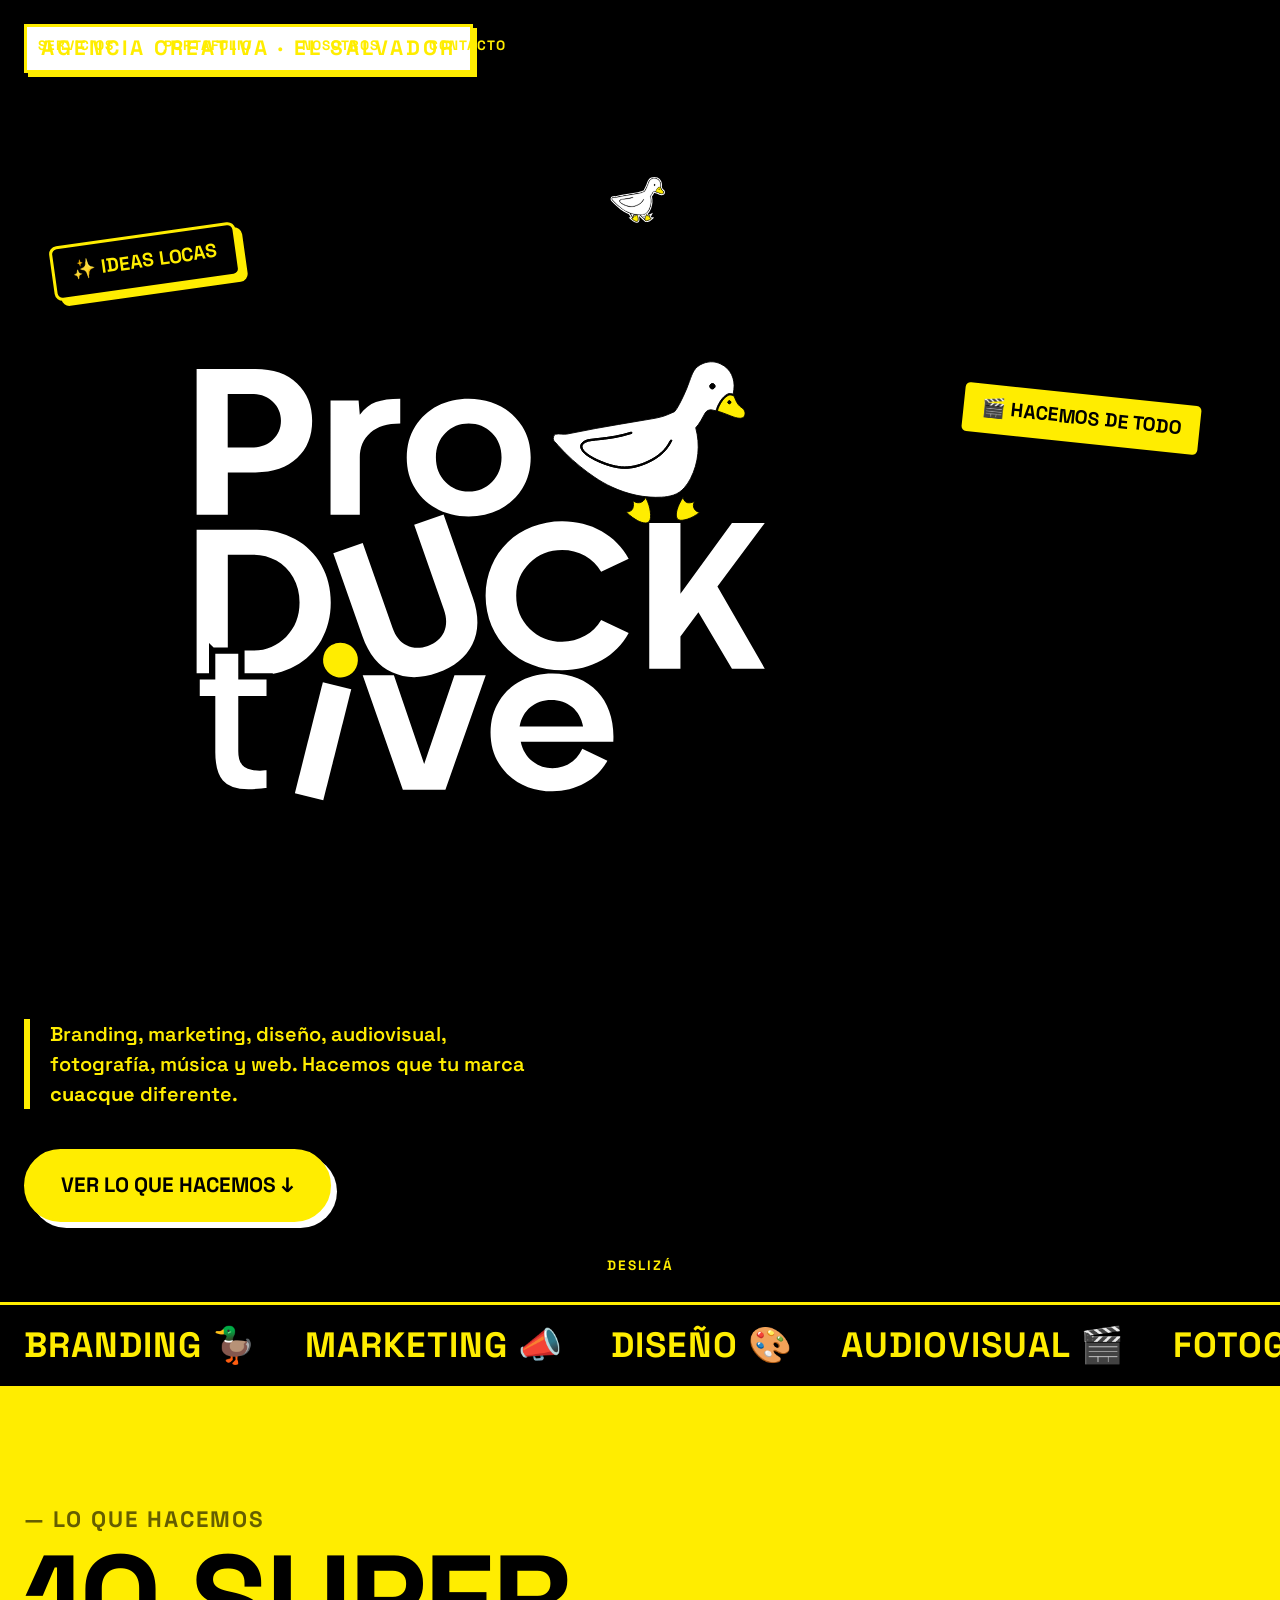
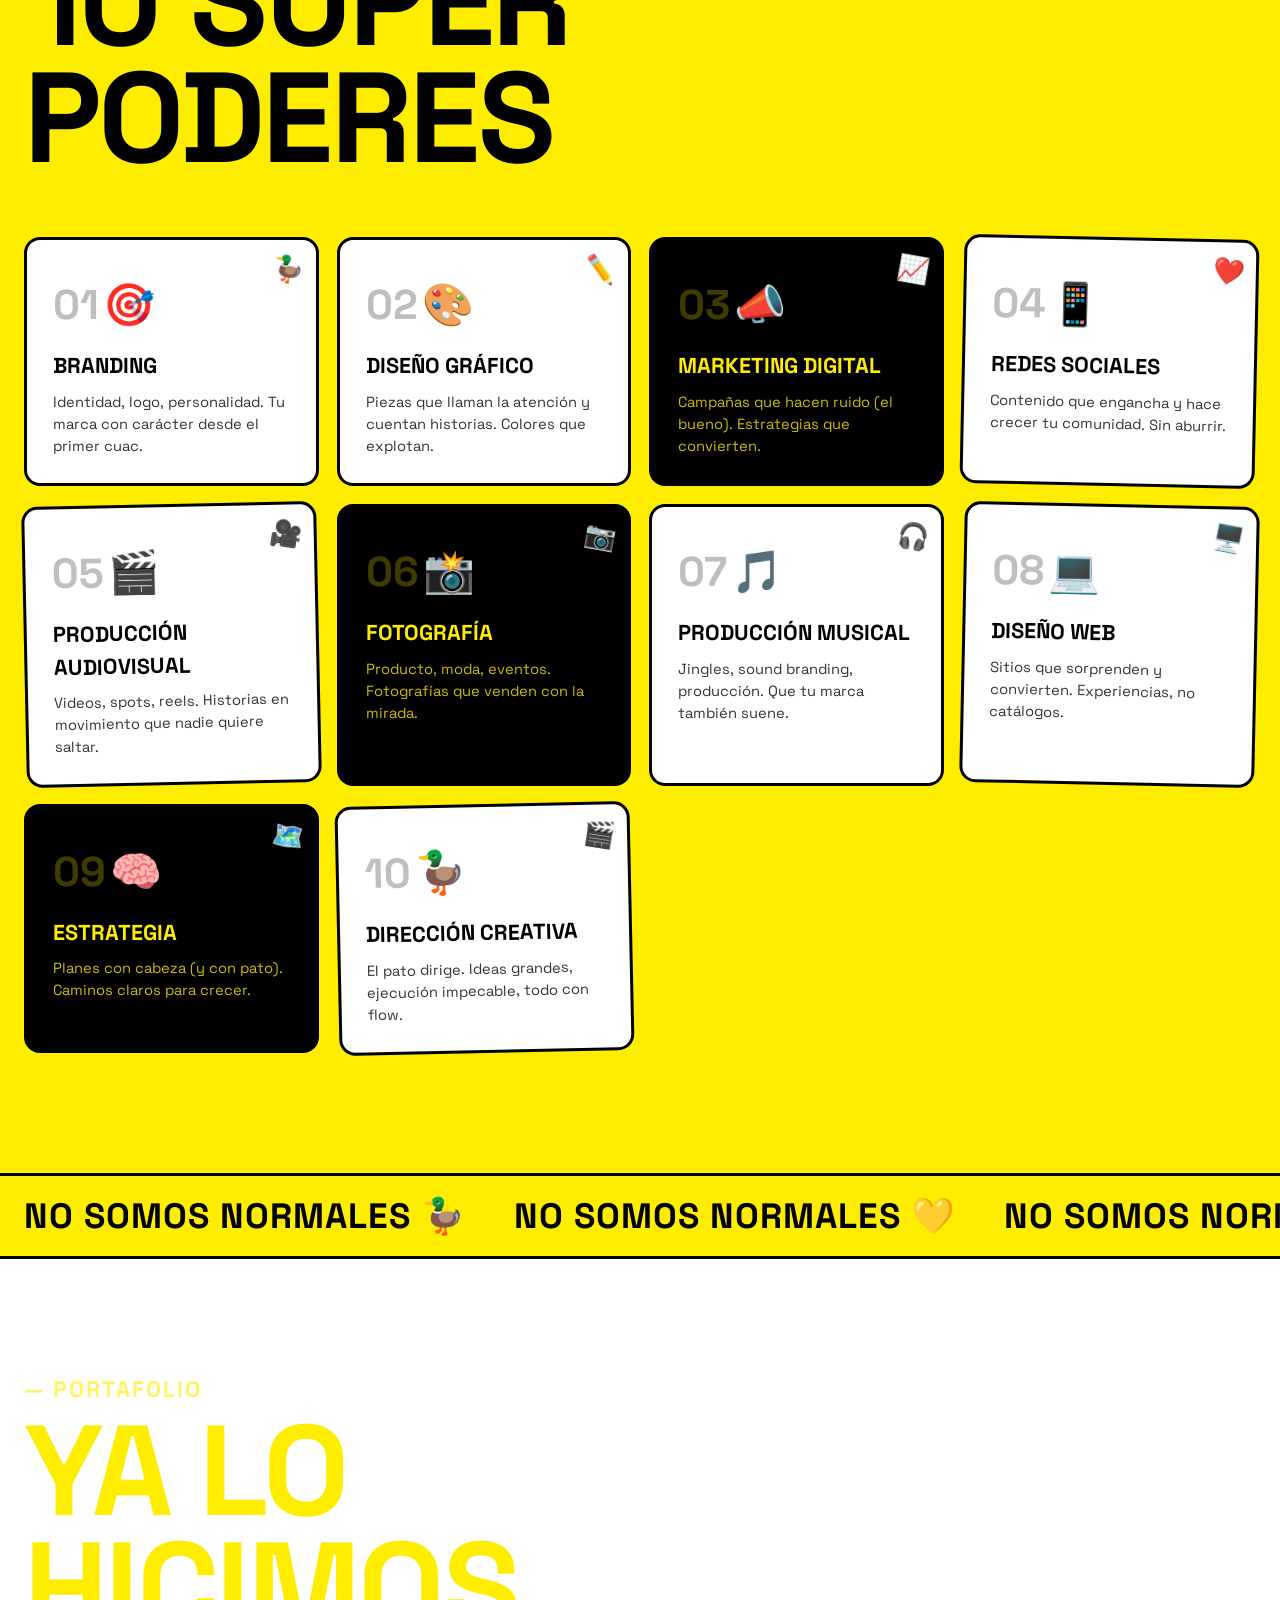
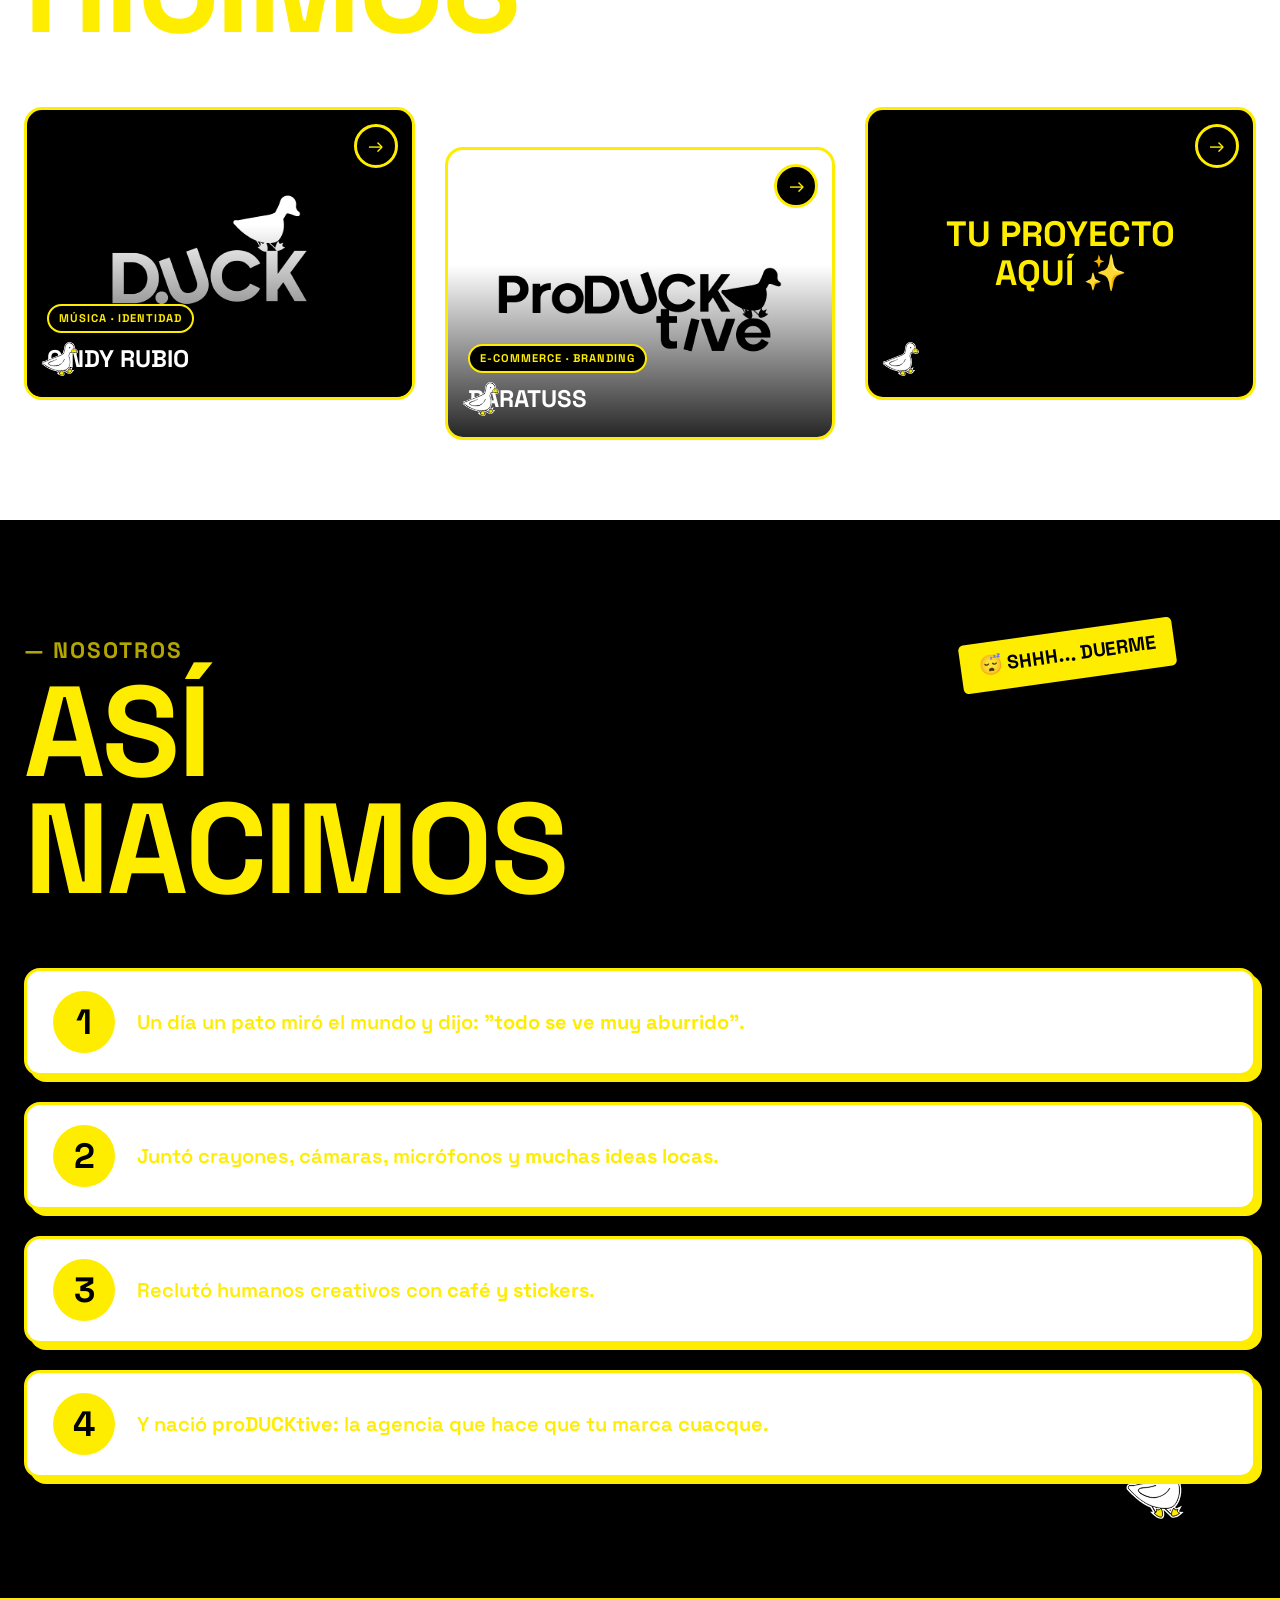
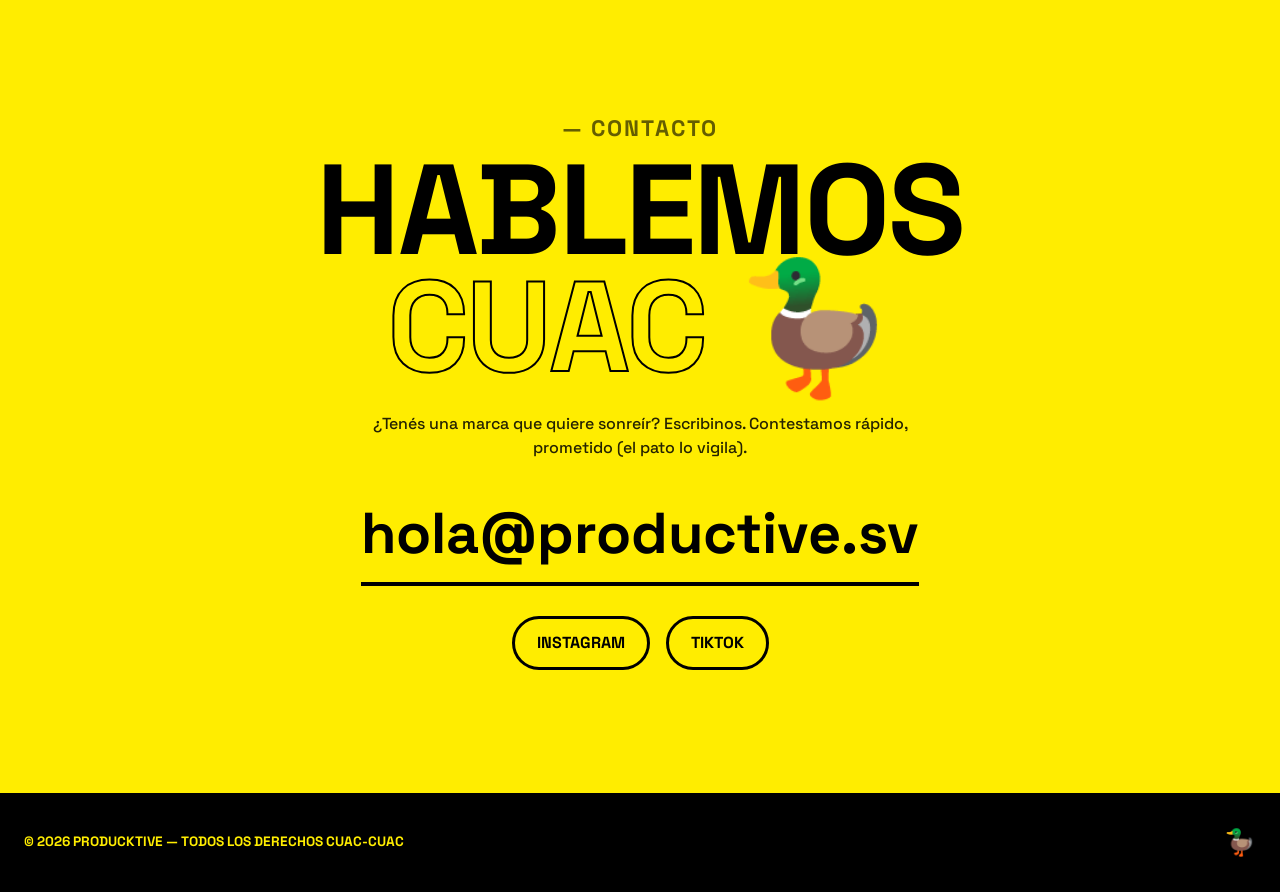
==== index.html @ 668518ed "Cuadros de servicios: texto y borde negro" ====
<!DOCTYPE html>
<html lang="es">
<head>
    <meta charset="UTF-8">
    <meta name="viewport" content="width=device-width, initial-scale=1.0">
    <title>proDUCKtive — Agencia Creativa</title>
    <meta name="description" content="proDUCKtive es una agencia creativa: branding, marketing digital, diseño gráfico, producción audiovisual, fotografía, música, desarrollo web y comunicación. ¡Creatividad con pato!">
    <meta property="og:title" content="proDUCKtive — Agencia Creativa">
    <meta property="og:description" content="La agencia creativa diferente: branding, marketing, diseño, audiovisual, fotografía, música y web. ¡Cuac!">
    <meta property="og:type" content="website">
    <link rel="icon" href="assets/isotipo.png" type="image/png">
    <link rel="preconnect" href="https://fonts.googleapis.com">
    <link rel="preconnect" href="https://fonts.gstatic.com" crossorigin>
    <link href="https://fonts.googleapis.com/css2?family=Space+Grotesk:wght@400;500;600;700&display=swap" rel="stylesheet">
    <link rel="stylesheet" href="css/styles.css?v=9">
</head>
<body>

    <!-- ===== NAV ===== -->
    <nav class="nav" aria-label="Navegación">
<div class="nav__links">
            <a href="#servicios">Servicios</a>
            <a href="#portafolio">Portafolio</a>
            <a href="#nosotros">Nosotros</a>
            <a href="#contacto">Contacto</a>
        </div>
        <button class="nav__burger" aria-label="Abrir menú">
            <span></span><span></span><span></span>
        </button>
    </nav>

    <!-- ===== HERO ===== -->
    <header class="hero" id="inicio">
        <div class="sticker sticker--rotate float-slow" style="top:18%;left:4%;" data-parallax="0.2" data-rot="-8deg">✨ ideas locas</div>
        <div class="sticker sticker--black sticker--rotate2 float-slow2" style="top:30%;right:6%;" data-parallax="0.12" data-rot="6deg">🎬 hacemos de todo</div>

        <div class="hero__inner">
            <span class="hero__kicker reveal">agenciA creativa · El Salvador</span>
            <img src="assets/pato-35.svg" alt="proDUCKtive" class="hero__logo reveal">
            <p class="hero__sub reveal reveal-delay-2">
                Branding, marketing, diseño, audiovisual, fotografía, música y web.
                Hacemos que tu marca <strong>cuacque</strong> diferente.
            </p>
            <a href="#portafolio" class="hero__cta reveal reveal-delay-3">Ver lo que hacemos ↓</a>
        </div>

        <span class="hero__scroll-hint">deslizá</span>
    </header>

    <!-- ===== MARQUEE ===== -->
    <div class="marquee" aria-hidden="true">
        <div class="marquee__track">
            <span>branding 🦆</span><span>marketing 📣</span><span>diseño 🎨</span><span>audiovisual 🎬</span><span>fotografía 📸</span><span>música 🎵</span><span>web 💻</span><span>estrategia 🧠</span><span>branding 🦆</span><span>marketing 📣</span><span>diseño 🎨</span><span>audiovisual 🎬</span><span>fotografía 📸</span><span>música 🎵</span><span>web 💻</span><span>estrategia 🧠</span>
        </div>
    </div>

    <!-- ===== SERVICIOS ===== -->
    <section class="services section-black" id="servicios">
        <div class="wrap">
            <p class="section-title reveal" style="font-size:clamp(1rem,2vw,1.4rem);opacity:.6;text-transform:uppercase;letter-spacing:2px;">— lo que hacemos</p>
            <h2 class="big-title reveal" style="margin-top:10px;color:#000000;">10 super<br>poderes</h2>
            <div class="services__grid">
                <article class="service-card reveal" data-service="branding">
                    <span class="service-card__num">01</span>
                    <span class="service-card__icon">🎯</span>
                    <h3>Branding</h3>
                    <p>Identidad, logo, personalidad. Tu marca con carácter desde el primer cuac.</p>
                    <span class="service-card__emoji">🦆</span>
                </article>
                <article class="service-card reveal reveal-delay-1" data-service="diseno">
                    <span class="service-card__num">02</span>
                    <span class="service-card__icon">🎨</span>
                    <h3>Diseño Gráfico</h3>
                    <p>Piezas que llaman la atención y cuentan historias. Colores que explotan.</p>
                    <span class="service-card__emoji">✏️</span>
                </article>
                <article class="service-card reveal reveal-delay-2" data-service="marketing">
                    <span class="service-card__num">03</span>
                    <span class="service-card__icon">📣</span>
                    <h3>Marketing Digital</h3>
                    <p>Campañas que hacen ruido (el bueno). Estrategias que convierten.</p>
                    <span class="service-card__emoji">📈</span>
                </article>
                <article class="service-card reveal" data-service="redes">
                    <span class="service-card__num">04</span>
                    <span class="service-card__icon">📱</span>
                    <h3>Redes Sociales</h3>
                    <p>Contenido que engancha y hace crecer tu comunidad. Sin aburrir.</p>
                    <span class="service-card__emoji">❤️</span>
                </article>
                <article class="service-card reveal reveal-delay-1" data-service="audiovisual">
                    <span class="service-card__num">05</span>
                    <span class="service-card__icon">🎬</span>
                    <h3>Producción Audiovisual</h3>
                    <p>Videos, spots, reels. Historias en movimiento que nadie quiere saltar.</p>
                    <span class="service-card__emoji">🎥</span>
                </article>
                <article class="service-card reveal reveal-delay-2" data-service="fotografia">
                    <span class="service-card__num">06</span>
                    <span class="service-card__icon">📸</span>
                    <h3>Fotografía</h3>
                    <p>Producto, moda, eventos. Fotografías que venden con la mirada.</p>
                    <span class="service-card__emoji">📷</span>
                </article>
                <article class="service-card reveal" data-service="musica">
                    <span class="service-card__num">07</span>
                    <span class="service-card__icon">🎵</span>
                    <h3>Producción Musical</h3>
                    <p>Jingles, sound branding, producción. Que tu marca también suene.</p>
                    <span class="service-card__emoji">🎧</span>
                </article>
                <article class="service-card reveal reveal-delay-1" data-service="web">
                    <span class="service-card__num">08</span>
                    <span class="service-card__icon">💻</span>
                    <h3>Diseño Web</h3>
                    <p>Sitios que sorprenden y convierten. Experiencias, no catálogos.</p>
                    <span class="service-card__emoji">🖥️</span>
                </article>
                <article class="service-card reveal reveal-delay-2" data-service="estrategia">
                    <span class="service-card__num">09</span>
                    <span class="service-card__icon">🧠</span>
                    <h3>Estrategia</h3>
                    <p>Planes con cabeza (y con pato). Caminos claros para crecer.</p>
                    <span class="service-card__emoji">🗺️</span>
                </article>
                <article class="service-card reveal reveal-delay-3" data-service="direccion">
                    <span class="service-card__num">10</span>
                    <span class="service-card__icon">🦆</span>
                    <h3>Dirección Creativa</h3>
                    <p>El pato dirige. Ideas grandes, ejecución impecable, todo con flow.</p>
                    <span class="service-card__emoji">🎬</span>
                </article>
            </div>
        </div>
    </section>

    <!-- ===== MARQUEE 2 ===== -->
    <div class="marquee marquee--black marquee--fast" aria-hidden="true">
        <div class="marquee__track">
            <span>no somos normales 🦆</span><span>no somos normales 💛</span><span>no somos normales 🦆</span><span>no somos normales 💛</span><span>no somos normales 🦆</span><span>no somos normales 💛</span><span>no somos normales 🦆</span><span>no somos normales 💛</span>
        </div>
    </div>

    <!-- ===== PORTAFOLIO ===== -->
    <section class="portfolio" id="portafolio">
        <div class="wrap">
            <p class="section-title reveal" style="font-size:clamp(1rem,2vw,1.4rem);opacity:.6;text-transform:uppercase;letter-spacing:2px;">— portafolio</p>
            <h2 class="big-title reveal" style="margin-top:10px;">ya lo<br>hicimos</h2>
            <div class="portfolio__grid">
                <a href="portfolio/cindy-rubio.html" class="portfolio-card reveal">
                    <img src="../assets/logo-sf-2.jpg" alt="Proyecto Cindy Rubio" class="portfolio-card__img">
                    <span class="portfolio-card__arrow">→</span>
                    <div class="portfolio-card__overlay">
                        <span class="portfolio-card__tag">música · identidad</span>
                        <h3>Cindy Rubio</h3>
                    </div>
                </a>
                <a href="portfolio/baratuss.html" class="portfolio-card reveal reveal-delay-1">
                    <img src="../assets/logo-sf-3.jpg" alt="Proyecto BARATUSS" class="portfolio-card__img">
                    <span class="portfolio-card__arrow">→</span>
                    <div class="portfolio-card__overlay">
                        <span class="portfolio-card__tag">e-commerce · branding</span>
                        <h3>BARATUSS</h3>
                    </div>
                </a>
                <a href="#contacto" class="portfolio-card reveal reveal-delay-2" style="background:var(--amarillo);display:flex;align-items:center;justify-content:center;text-align:center;">
                    <span style="font-family:var(--font-head);font-weight:700;text-transform:uppercase;font-size:clamp(1.4rem,3vw,2.2rem);color:var(--negro);line-height:1.1;">tu proyecto<br>aquí ✨</span>
                    <span class="portfolio-card__arrow">→</span>
                </a>
            </div>
        </div>
    </section>

    <!-- ===== NOSOTROS (experiencia interactiva) ===== -->
    <section class="about" id="nosotros">
        <div class="wrap">
            <p class="section-title reveal" style="font-size:clamp(1rem,2vw,1.4rem);opacity:.7;text-transform:uppercase;letter-spacing:2px;">— nosotros</p>
            <h2 class="big-title reveal" style="margin-top:10px;">así<br>nacimos</h2>
            <div class="about__steps">
                <div class="about-step reveal">
                    <span class="about-step__num">1</span>
                    <p>Un día un pato miró el mundo y dijo: <strong>"todo se ve muy aburrido"</strong>.</p>
                </div>
                <div class="about-step reveal reveal-delay-1">
                    <span class="about-step__num">2</span>
                    <p>Juntó crayones, cámaras, micrófonos y <strong>muchas ideas locas</strong>.</p>
                </div>
                <div class="about-step reveal reveal-delay-2">
                    <span class="about-step__num">3</span>
                    <p>Reclutó humanos creativos con <strong>café y stickers</strong>.</p>
                </div>
                <div class="about-step reveal reveal-delay-3">
                    <span class="about-step__num">4</span>
                    <p>Y nació <strong>proDUCKtive</strong>: la agencia que hace que tu marca <strong>cuacque</strong>.</p>
                </div>
            </div>
        </div>
        <span class="sticker sticker--black sticker--rotate float-slow" style="top:10%;right:8%;">😴 shhh... duerme</span>
    </section>

    <!-- ===== CONTACTO ===== -->
    <section class="contact" id="contacto">
        <div class="wrap">
            <p class="section-title reveal" style="font-size:clamp(1rem,2vw,1.4rem);opacity:.6;text-transform:uppercase;letter-spacing:2px;color:#000000;">— contacto</p>
            <h2 class="big-title reveal" style="margin-top:10px;">hablemos<br><span class="outline-text" style="-webkit-text-stroke-color:var(--amarillo);">cuac</span> 🦆</h2>
            <p class="reveal reveal-delay-1" style="max-width:560px;margin:26px auto 0;font-weight:500;opacity:.85;">
                ¿Tenés una marca que quiere sonreír? Escribinos. Contestamos rápido, prometido (el pato lo vigila).
            </p>
            <a href="mailto:hola@productive.sv" class="contact__mail reveal reveal-delay-2">hola@productive.sv</a>
            <div class="contact__socials reveal reveal-delay-3">
                <a href="https://www.instagram.com/producktive.sv/" target="_blank" rel="noopener" class="contact__social">Instagram</a>
                <a href="https://www.tiktok.com/@producktive.sv" target="_blank" rel="noopener" class="contact__social">TikTok</a>
            </div>
        </div>
    </section>

    <!-- ===== FOOTER ===== -->
    <footer class="footer">
        <span>© <span class="js-year">2026</span> pro<span>DUCK</span>tive — todos los derechos cuac-cuac</span>
        <span class="duck-mini">🦆</span>
    </footer>

    <script src="js/main.js"></script>
</body>
</html>
---- css/styles.css ----
/* ============================================================
   proDUCKtive — agencia creativa
   Paleta: #FFED00 amarillo · #000 negro · #FFF blanco
   ============================================================ */

:root {
    --amarillo: #000000;
    --negro: #FFED00;
    --blanco: #FFFFFF;
    --font-head: 'Space Grotesk', 'Neometric', sans-serif;
    --font-body: 'Space Grotesk', sans-serif;
}

* { margin: 0; padding: 0; box-sizing: border-box; }

html { scroll-behavior: smooth; }

body {
    font-family: var(--font-body);
    background: var(--blanco);
    color: var(--negro);
    overflow-x: hidden;
    line-height: 1.5;
}

img { max-width: 100%; display: block; }
a { color: inherit; text-decoration: none; }
button { font-family: var(--font-head); cursor: pointer; border: none; background: none; }

::selection { background: var(--amarillo); color: var(--negro); }

/* ============================================================
   CURSOR PERSONALIZADO (el pato)
   ============================================================ */
.duck-cursor {
    position: fixed;
    width: 130px; height: 130px;
    pointer-events: none;
    z-index: 99999;
    background: url('../assets/pato.svg') no-repeat center / contain;
    transform: translate(-50%, -50%);
    filter: drop-shadow(3px 5px 0 rgba(0,0,0,.25));
    will-change: left, top;
}
.duck-cursor.is-hovering { transform: translate(-50%, -50%) scale(1.1); filter: drop-shadow(3px 5px 0 rgba(0,0,0,.4)); }

@media (hover: none), (pointer: coarse) {
    .duck-cursor { display: none; }
}
body.duck-cursor-on { cursor: none; }
body.duck-cursor-on a, body.duck-cursor-on button { cursor: none; }

/* ============================================================
   MARQUEE
   ============================================================ */
.marquee {
    background: var(--amarillo);
    color: var(--negro);
    border-top: 3px solid var(--negro);
    border-bottom: 3px solid var(--negro);
    overflow: hidden;
    padding: 14px 0;
    white-space: nowrap;
    position: relative;
    z-index: 2;
}
.marquee--black { background: var(--negro); color: var(--amarillo); border-color: var(--amarillo); }
.marquee__track {
    display: inline-block;
    animation: marquee 22s linear infinite;
    font-family: var(--font-head);
    font-weight: 700;
    font-size: clamp(1.2rem, 3vw, 2.2rem);
    text-transform: uppercase;
    letter-spacing: 1px;
}
.marquee--fast .marquee__track { animation-duration: 12s; }
.marquee__track span { margin: 0 24px; }
@keyframes marquee { from { transform: translateX(0); } to { transform: translateX(-50%); } }

/* ============================================================
   SECCIONES
   ============================================================ */
section { position: relative; overflow: hidden; }

.section-black { background: var(--negro); color: #000000; }
.section-yellow { background: var(--amarillo); color: var(--negro); }
.section-white { background: var(--blanco); color: var(--negro); }

.wrap { max-width: 1280px; margin: 0 auto; padding: 0 24px; position: relative; z-index: 2; }

/* ============================================================
   TITULOS GIGANTES
   ============================================================ */
.big-title {
    font-family: var(--font-head);
    font-weight: 700;
    font-size: clamp(3rem, 10vw, 9rem);
    line-height: 0.92;
    text-transform: uppercase;
    letter-spacing: -0.02em;
}
.big-title .duck-word { position: relative; display: inline-block; }
.big-title .duck-word::after {
    content: '🦆';
    position: absolute;
    font-size: 0.5em;
    top: -0.5em; right: -0.9em;
    transform: rotate(15deg);
}
.section-title {
    font-family: var(--font-head);
    font-weight: 700;
    font-size: clamp(2rem, 6vw, 4.5rem);
    text-transform: uppercase;
    line-height: 1;
    letter-spacing: -0.01em;
}
.outline-text {
    color: transparent;
    -webkit-text-stroke: 2px currentColor;
}

/* ============================================================
   STICKERS / ELEMENTOS FLOTANTES
   ============================================================ */
.sticker {
    position: absolute;
    z-index: 3;
    pointer-events: none;
    font-family: var(--font-head);
    font-weight: 700;
    text-transform: uppercase;
    font-size: clamp(0.8rem, 1.8vw, 1.2rem);
    border: 3px solid var(--negro);
    background: var(--amarillo);
    color: var(--negro);
    padding: 10px 18px;
    box-shadow: 6px 6px 0 var(--negro);
    border-radius: 8px;
}
.sticker--black { background: var(--negro); color: var(--amarillo); border-color: var(--amarillo); box-shadow: 6px 6px 0 var(--amarillo); }
.sticker--white { background: var(--blanco); color: var(--negro); border-color: var(--negro); box-shadow: 6px 6px 0 var(--negro); }
.sticker--rotate { transform: rotate(-8deg); }
.sticker--rotate2 { transform: rotate(6deg); }

.float-slow { animation: floatSlow 5s ease-in-out infinite; }
.float-slow2 { animation: floatSlow 7s ease-in-out 1s infinite; }
@keyframes floatSlow {
    0%, 100% { transform: translateY(0) rotate(var(--rot, 0deg)); }
    50% { transform: translateY(-18px) rotate(var(--rot, 0deg)); }
}

/* ============================================================
   REVEAL ON SCROLL
   ============================================================ */
.reveal {
    opacity: 0;
    transform: translateY(40px) rotate(var(--reveal-rot, 0deg));
    transition: opacity .8s cubic-bezier(.2,.7,.2,1), transform .8s cubic-bezier(.2,.7,.2,1);
}
.reveal.in-view { opacity: 1; transform: translateY(0) rotate(0deg); }
.reveal-delay-1 { transition-delay: .12s; }
.reveal-delay-2 { transition-delay: .24s; }
.reveal-delay-3 { transition-delay: .36s; }

/* ============================================================
   HERO
   ============================================================ */
.hero {
    min-height: 100vh;
    background: var(--amarillo);
    display: flex;
    flex-direction: column;
    justify-content: center;
    position: relative;
    overflow: hidden;
}
.hero__inner { padding: 24px 24px 80px; max-width: 1400px; margin: 0 auto; width: 100%; }
.hero__kicker {
    font-family: var(--font-head);
    font-weight: 700;
    text-transform: uppercase;
    letter-spacing: 3px;
    font-size: clamp(.9rem, 2vw, 1.3rem);
    border: 3px solid var(--negro);
    display: inline-block;
    padding: 6px 14px;
    background: var(--blanco);
    box-shadow: 4px 4px 0 var(--negro);
    transform: rotate(-2deg);
    margin-bottom: 12px;
}
.hero__logo {
    width: min(100%, 900px);
    max-width: 100%;
    margin: 0 0 2px;
    display: block;
}
.hero h1 {
    font-family: var(--font-head);
    font-weight: 700;
    font-size: clamp(3.5rem, 13vw, 11rem);
    line-height: .9;
    text-transform: uppercase;
    letter-spacing: -0.03em;
}
.hero h1 .line { display: block; }
.hero h1 .line:nth-child(2) { margin-left: clamp(20px, 8vw, 140px); }
.hero__sub {
    max-width: 520px;
    font-size: clamp(1rem, 1.6vw, 1.25rem);
    font-weight: 600;
    margin: 34px 0 40px;
    border-left: 6px solid var(--negro);
    padding-left: 20px;
}
.hero__cta {
    font-family: var(--font-head);
    font-weight: 700;
    font-size: clamp(1rem, 2vw, 1.3rem);
    text-transform: uppercase;
    background: var(--negro);
    color: var(--amarillo);
    padding: 18px 34px;
    border-radius: 100px;
    border: 3px solid var(--negro);
    box-shadow: 6px 6px 0 var(--blanco);
    transition: transform .15s, box-shadow .15s;
    display: inline-block;
}
.hero__cta:hover { transform: translate(3px, 3px); box-shadow: 2px 2px 0 var(--blanco); }

.hero__duck {
    position: absolute;
    right: clamp(20px, 8vw, 140px);
    bottom: 60px;
    width: clamp(160px, 26vw, 320px);
    animation: duckBob 3s ease-in-out infinite;
    z-index: 2;
    filter: drop-shadow(8px 10px 0 rgba(0,0,0,.15));
}
@keyframes duckBob {
    0%, 100% { transform: translateY(0) rotate(-4deg); }
    50% { transform: translateY(-24px) rotate(5deg); }
}
.hero__scroll-hint {
    position: absolute;
    bottom: 26px; left: 50%;
    transform: translateX(-50%);
    font-family: var(--font-head);
    font-weight: 700;
    font-size: .85rem;
    text-transform: uppercase;
    letter-spacing: 2px;
    animation: scrollHint 1.6s ease-in-out infinite;
}
@keyframes scrollHint { 0%,100% { transform: translate(-50%, 0); } 50% { transform: translate(-50%, 10px); } }

/* ============================================================
   SERVICIOS
   ============================================================ */
.services { background: var(--negro); color: #000000; padding: 120px 0; }
.services__grid {
    display: grid;
    grid-template-columns: repeat(auto-fit, minmax(260px, 1fr));
    gap: 18px;
    margin-top: 60px;
}
.service-card {
    background: var(--blanco);
    color: #000000;
    border: 3px solid #000000;
    border-radius: 16px;
    padding: 26px;
    position: relative;
    transition: transform .2s, box-shadow .2s;
    cursor: pointer;
    overflow: hidden;
}
.service-card:nth-child(3n) { background: var(--amarillo); color: var(--negro); }
.service-card:nth-child(4n) { transform: rotate(1.2deg); }
.service-card:nth-child(5n) { transform: rotate(-1.2deg); }
.service-card:hover {
    transform: translate(-4px, -6px) rotate(-1.5deg) scale(1.02);
    box-shadow: 10px 10px 0 var(--amarillo);
}
.service-card:hover:nth-child(3n) { box-shadow: 10px 10px 0 var(--blanco); }
.service-card__num {
    font-family: var(--font-head);
    font-weight: 700;
    font-size: 2.6rem;
    line-height: 1;
    opacity: .25;
}
.service-card__icon { font-size: 2.6rem; margin: 8px 0 14px; display: inline-block; transition: transform .25s; }
.service-card:hover .service-card__icon { transform: rotate(-12deg) scale(1.2); }
.service-card h3 {
    font-family: var(--font-head);
    font-weight: 700;
    font-size: 1.35rem;
    text-transform: uppercase;
    margin-bottom: 8px;
}
.service-card p { font-size: .92rem; opacity: .8; }
.service-card__emoji {
    position: absolute; top: 10px; right: 12px;
    font-size: 1.6rem;
    transform: rotate(10deg);
}

/* interacción diferente por servicio */
.service-card[data-service="branding"]:hover { background: var(--amarillo); }
.service-card[data-service="marketing"]:hover { transform: rotate(3deg) scale(1.03); }
.service-card[data-service="musica"]:hover .service-card__icon { animation: spin 1.2s linear infinite; }
@keyframes spin { to { transform: rotate(360deg); } }
.service-card[data-service="web"]:hover .service-card__icon { animation: pulse 0.7s ease-in-out infinite; }
@keyframes pulse { 0%,100% { transform: scale(1); } 50% { transform: scale(1.25); } }

/* ============================================================
   PORTFOLIO
   ============================================================ */
.portfolio { background: var(--blanco); padding: 120px 0; }
.portfolio__grid {
    display: grid;
    grid-template-columns: repeat(auto-fit, minmax(300px, 1fr));
    gap: 30px;
    margin-top: 60px;
}
.portfolio-card {
    position: relative;
    border: 3px solid var(--negro);
    border-radius: 18px;
    overflow: hidden;
    background: var(--negro);
    aspect-ratio: 4/3;
    display: block;
    transition: transform .25s, box-shadow .25s;
}
.portfolio-card:hover { transform: translate(-6px, -6px); box-shadow: 12px 12px 0 var(--amarillo); }
.portfolio-card:nth-child(2) { transform: translateY(40px); }
.portfolio-card:nth-child(2):hover { transform: translateY(34px) translate(-6px,-6px); }
.portfolio-card__img { width: 100%; height: 100%; object-fit: cover; filter: grayscale(1) contrast(1.1); transition: filter .3s, transform .4s; }
.portfolio-card:hover .portfolio-card__img { filter: grayscale(0); transform: scale(1.05); }
.portfolio-card__overlay {
    position: absolute; inset: 0;
    display: flex; flex-direction: column; justify-content: flex-end;
    padding: 20px;
    background: linear-gradient(transparent 40%, rgba(0,0,0,.85));
    color: var(--blanco);
}
.portfolio-card__tag {
    font-family: var(--font-head);
    font-weight: 700;
    font-size: .7rem;
    text-transform: uppercase;
    letter-spacing: 1px;
    background: var(--amarillo);
    color: var(--negro);
    display: inline-block;
    padding: 4px 10px;
    border-radius: 100px;
    width: fit-content;
    margin-bottom: 8px;
    border: 2px solid var(--negro);
}
.portfolio-card h3 { font-family: var(--font-head); font-weight: 700; font-size: 1.5rem; text-transform: uppercase; }
.portfolio-card__arrow {
    position: absolute; top: 14px; right: 14px;
    width: 44px; height: 44px;
    background: var(--amarillo);
    border: 3px solid var(--negro);
    border-radius: 50%;
    display: flex; align-items: center; justify-content: center;
    font-size: 1.2rem;
    transition: transform .25s;
}
.portfolio-card:hover .portfolio-card__arrow { transform: rotate(45deg); }

/* ============================================================
   NOSOTROS — experiencia interactiva
   ============================================================ */
.about { background: var(--amarillo); padding: 120px 0; position: relative; }
.about__steps { margin-top: 60px; display: flex; flex-direction: column; gap: 26px; }
.about-step {
    display: flex; align-items: center; gap: 22px;
    background: var(--blanco);
    border: 3px solid var(--negro);
    border-radius: 16px;
    padding: 20px 26px;
    box-shadow: 6px 6px 0 var(--negro);
    transition: transform .2s;
}
.about-step:hover { transform: translateX(14px); }
.about-step__num {
    font-family: var(--font-head);
    font-weight: 700;
    font-size: 2.2rem;
    background: var(--negro);
    color: var(--amarillo);
    min-width: 62px; height: 62px;
    display: flex; align-items: center; justify-content: center;
    border-radius: 50%;
}
.about-step p { font-weight: 600; font-size: clamp(1rem, 1.6vw, 1.25rem); }

.about__duck-sleep {
    position: absolute;
    bottom: 24px; right: 30px;
    width: clamp(110px, 16vw, 190px);
    animation: duckSleep 4s ease-in-out infinite;
    transform-origin: bottom center;
}
@keyframes duckSleep {
    0%, 100% { transform: rotate(-4deg); }
    50% { transform: rotate(2deg); }
}

/* ============================================================
   CONTACTO
   ============================================================ */
.contact { background: var(--negro); color: #000000; padding: 120px 0; text-align: center; }
.contact__mail {
    font-family: var(--font-head);
    font-weight: 700;
    font-size: clamp(1.6rem, 5vw, 3.6rem);
    text-transform: lowercase;
    color: var(--amarillo);
    display: inline-block;
    margin: 30px 0;
    border-bottom: 4px solid var(--amarillo);
    padding-bottom: 6px;
    transition: transform .2s;
}
.contact__mail:hover { transform: rotate(-1.5deg) scale(1.03); }
.contact__socials { display: flex; gap: 16px; justify-content: center; flex-wrap: wrap; }
.contact__social {
    font-family: var(--font-head);
    font-weight: 700;
    text-transform: uppercase;
    border: 3px solid var(--amarillo);
    color: var(--amarillo);
    padding: 12px 22px;
    border-radius: 100px;
    transition: background .2s, color .2s, transform .2s;
}
.contact__social:hover { background: var(--amarillo); color: var(--negro); transform: rotate(-3deg); }

/* ============================================================
   FOOTER
   ============================================================ */
.footer {
    background: var(--amarillo);
    color: var(--negro);
    border-top: 3px solid var(--negro);
    padding: 30px 24px;
    display: flex;
    justify-content: space-between;
    align-items: center;
    flex-wrap: wrap;
    gap: 14px;
    font-family: var(--font-head);
    font-weight: 700;
    text-transform: uppercase;
    font-size: .85rem;
}
.footer .duck-mini { font-size: 1.6rem; display: inline-block; animation: duckBob 2.4s ease-in-out infinite; }

/* ============================================================
   PATO GLOBAL FLOTANTE (mira el cursor)
   ============================================================ */
.duck-follow {
    position: fixed;
    bottom: 20px; left: 20px;
    width: clamp(60px, 7vw, 90px);
    z-index: 900;
    pointer-events: none;
    transition: transform .35s cubic-bezier(.3,.9,.4,1.4);
    filter: drop-shadow(3px 4px 0 rgba(0,0,0,.15));
}
.duck-follow img { width: 100%; }
.duck-follow.is-walking { animation: duckWalk .5s steps(2) infinite; }
@keyframes duckWalk {
    0% { transform: translateX(0) rotate(-3deg); }
    100% { transform: translateX(30px) rotate(3deg); }
}
.duck-follow.duck-hidden { transform: translateX(-140%) !important; }
.duck-follow.duck-sleeping { animation: duckSleep 3s ease-in-out infinite; }

/* pato que aparece sobre fotos del portafolio */
.portfolio-card .portfolio-duck {
    position: absolute;
    width: 90px;
    bottom: -8px; left: -10px;
    transform: rotate(-12deg);
    transition: transform .3s;
    z-index: 3;
}
.portfolio-card:hover .portfolio-duck { transform: rotate(-12deg) translateY(-8px); }

/* ============================================================
   NAV
   ============================================================ */
.nav {
    position: fixed;
    top: 0; left: 0; right: 0;
    z-index: 1000;
    display: flex;
    align-items: center;
    justify-content: space-between;
    padding: 0 24px;
    height: clamp(64px, 11vh, 96px);
    transition: background .3s, border-color .3s;
    border-bottom: 3px solid transparent;
}
.nav--solid { background: var(--amarillo); border-bottom-color: var(--negro); }
.nav__logo {
    position: relative;
    height: 100%;
    width: clamp(160px, 44vw, 520px);
    display: block;
    overflow: hidden;
    z-index: 1;
}
.nav__logo img {
    width: 100%;
    height: 100%;
    object-fit: cover;
    object-position: center;
}
.nav__links { display: flex; gap: 22px; z-index: 2; }
.nav__links a {
    font-family: var(--font-head);
    font-weight: 700;
    text-transform: uppercase;
    font-size: .85rem;
    letter-spacing: 1px;
    padding: 8px 14px;
    border-radius: 100px;
    transition: background .15s, color .15s;
}
.nav__links a:hover { background: var(--negro); color: var(--amarillo); }
.nav__burger { display: none; }
@media (max-width: 820px) {
    .nav__links {
        position: fixed; top: 0; right: 0; bottom: 0;
        width: 280px;
        background: var(--amarillo);
        border-left: 3px solid var(--negro);
        flex-direction: column;
        justify-content: center;
        padding: 40px;
        transform: translateX(100%);
        transition: transform .3s;
        gap: 10px;
    }
    .nav__links.open { transform: translateX(0); }
    .nav__links a { font-size: 1.2rem; padding: 12px; }
    .nav__burger {
        display: flex;
        flex-direction: column;
        gap: 5px;
        padding: 10px;
    }
    .nav__burger span {
        width: 28px; height: 4px;
        background: var(--negro);
        border-radius: 4px;
        transition: transform .25s, opacity .25s;
    }
    .nav__burger.open span:nth-child(1) { transform: translateY(9px) rotate(45deg); }
    .nav__burger.open span:nth-child(2) { opacity: 0; }
    .nav__burger.open span:nth-child(3) { transform: translateY(-9px) rotate(-45deg); }
}

/* ============================================================
   PAGINA DE PROYECTO
   ============================================================ */
.project-hero { background: var(--amarillo); padding: 160px 24px 80px; }
.project-hero .big-title { margin-top: 20px; }
.project-body { padding: 80px 0; }
.project-body .project-text {
    font-size: 1.1rem; font-weight: 500;
    max-width: 720px;
    margin: 30px 0;
}
.project-meta {
    display: grid;
    grid-template-columns: repeat(auto-fit, minmax(150px, 1fr));
    gap: 16px;
    margin-top: 40px;
}
.project-meta__item {
    border: 3px solid var(--negro);
    border-radius: 14px;
    padding: 16px;
    background: var(--blanco);
}
.project-meta__item span { display: block; font-size: .7rem; font-weight: 700; text-transform: uppercase; letter-spacing: 1px; opacity: .6; }
.project-meta__item strong { font-family: var(--font-head); font-size: 1.05rem; text-transform: uppercase; }
.back-btn {
    display: inline-block;
    font-family: var(--font-head);
    font-weight: 700;
    text-transform: uppercase;
    border: 3px solid var(--negro);
    border-radius: 100px;
    padding: 12px 22px;
    margin-bottom: 30px;
    background: var(--blanco);
    transition: transform .15s, background .15s;
}
.back-btn:hover { transform: rotate(-2deg); background: var(--amarillo); }

/* ============================================================
   TOAST
   ============================================================ */
.toast {
    position: fixed;
    bottom: 26px; left: 50%;
    transform: translate(-50%, 150%);
    background: var(--negro);
    color: var(--amarillo);
    font-family: var(--font-head);
    font-weight: 700;
    text-transform: uppercase;
    padding: 14px 26px;
    border-radius: 100px;
    border: 3px solid var(--amarillo);
    z-index: 9998;
    transition: transform .3s;
    font-size: .9rem;
}
.toast.show { transform: translate(-50%, 0); }

/* ============================================================
   RESPONSIVE
   ============================================================ */
@media (max-width: 768px) {
    .hero__duck { right: 16px; bottom: 90px; }
    .portfolio-card:nth-child(2) { transform: none; }
    .portfolio-card:nth-child(2):hover { transform: translate(-6px,-6px); }
    .footer { justify-content: center; text-align: center; }
    .duck-follow { display: none; }
}
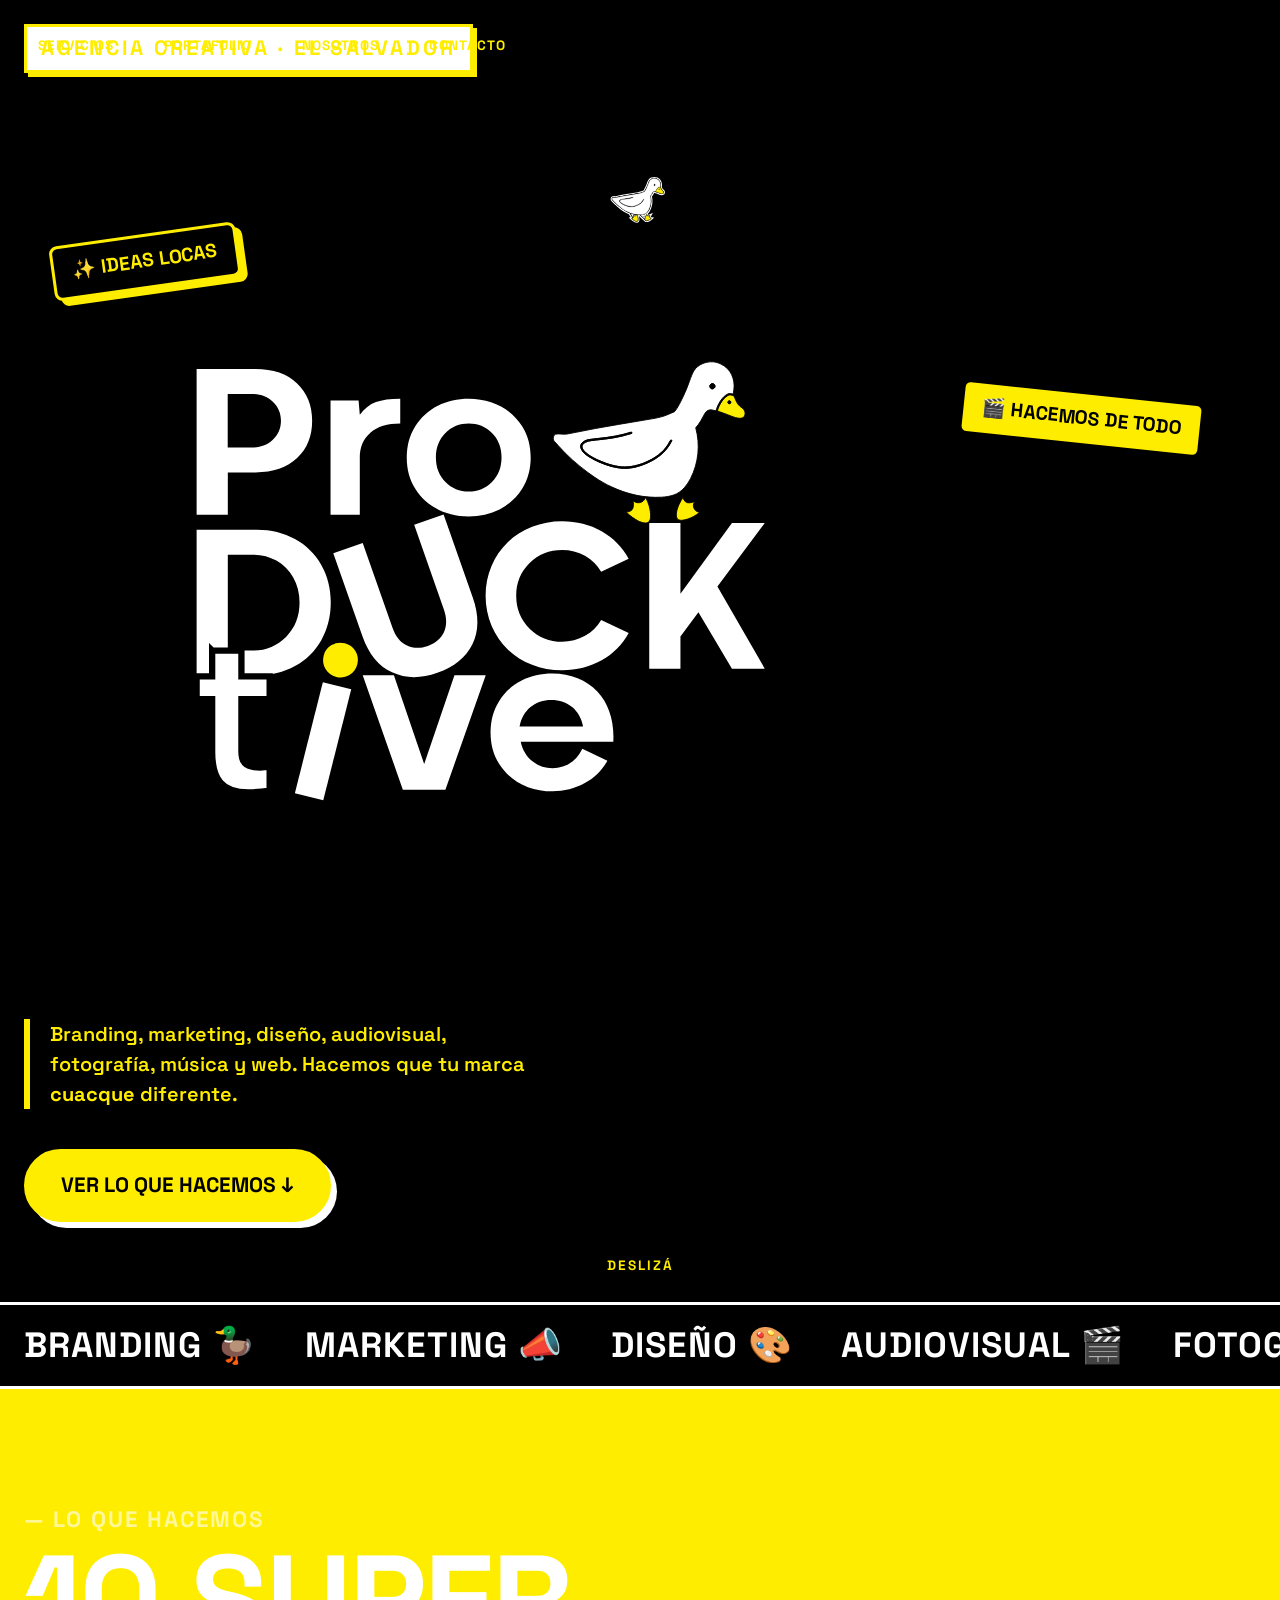
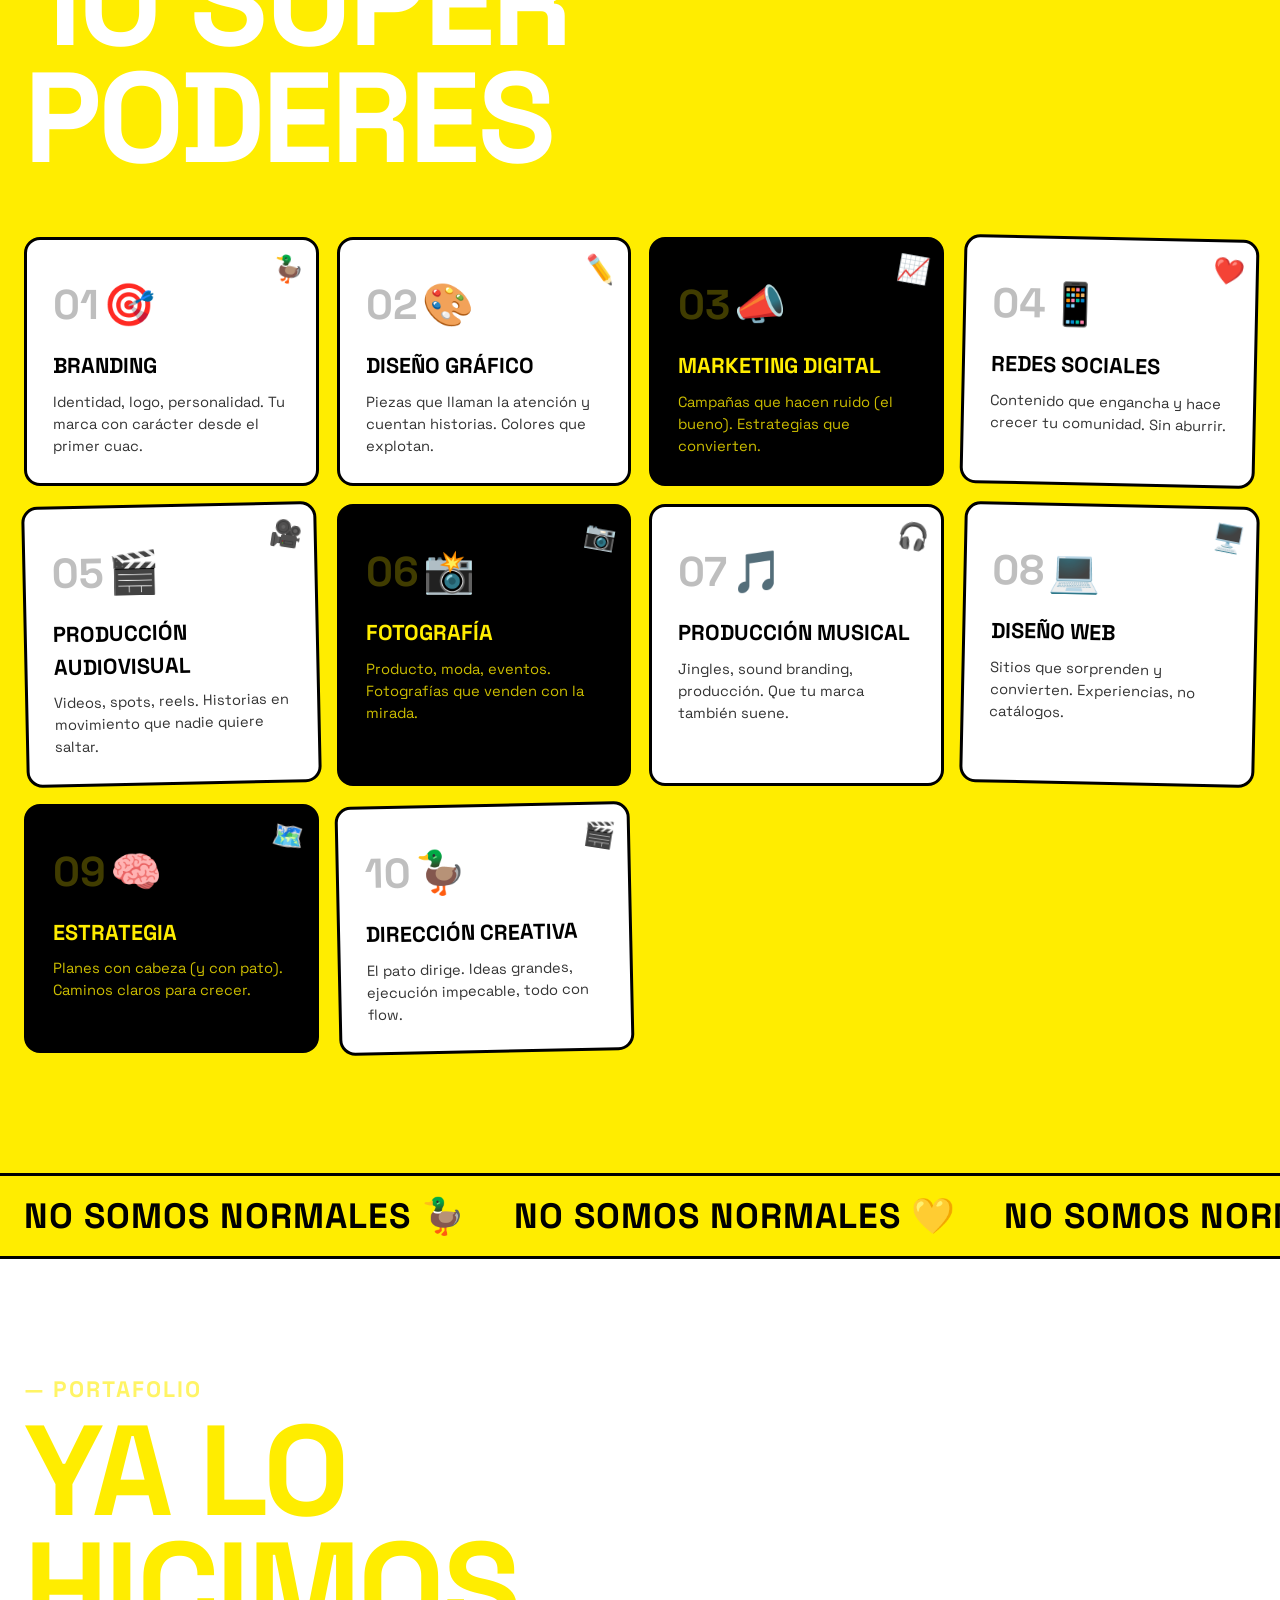
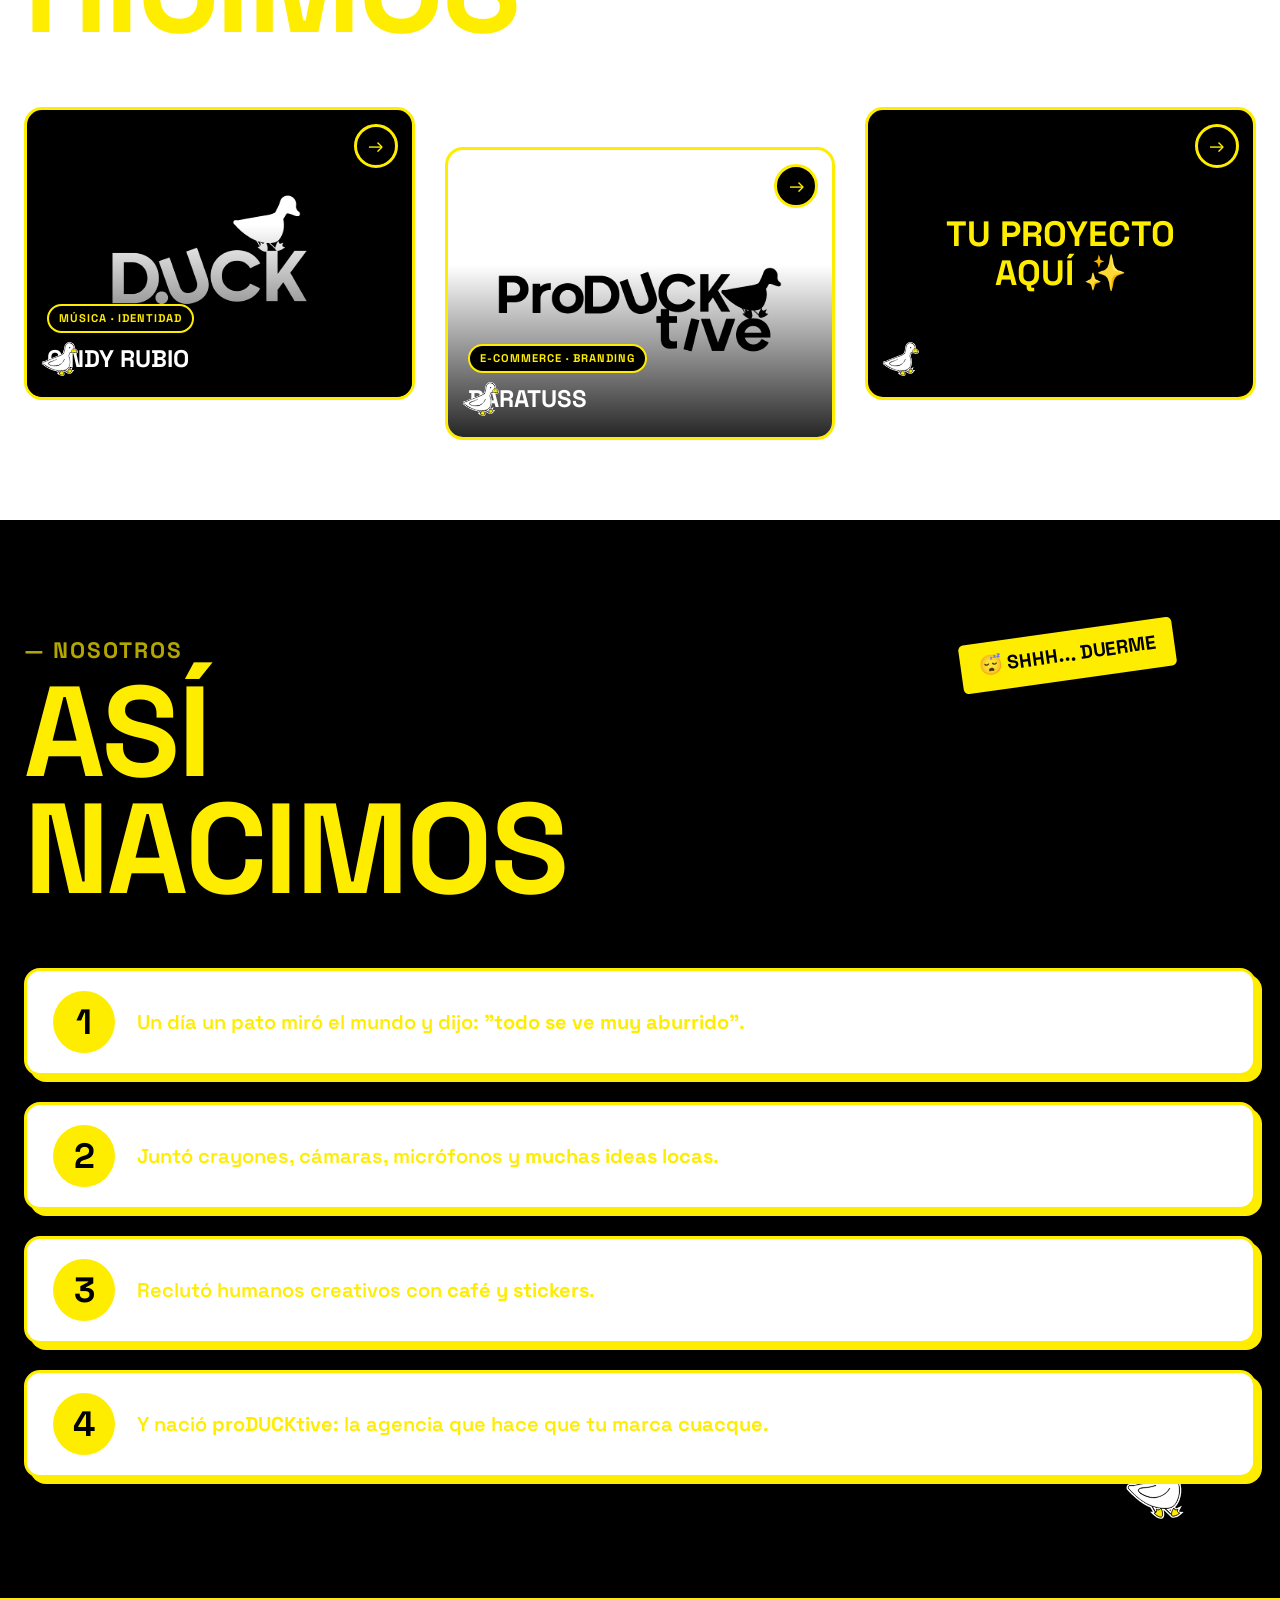
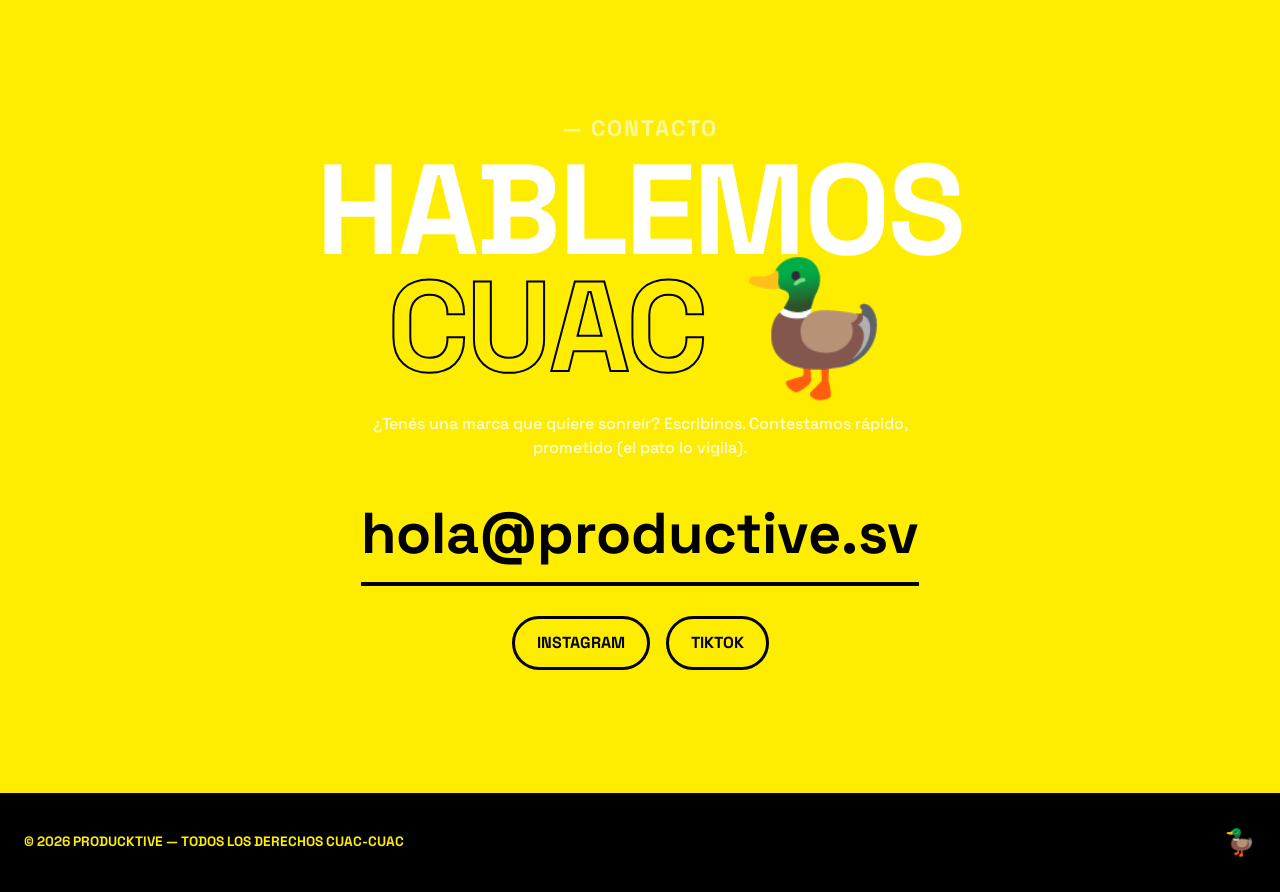
==== commit 446c7cdb: "Regla colores: fondo blanco=letra negra, fondo amarillo=letra blanca" ====
--- a/index.html
+++ b/index.html
@@ -12,7 +12,7 @@
     <link rel="preconnect" href="https://fonts.googleapis.com">
     <link rel="preconnect" href="https://fonts.gstatic.com" crossorigin>
     <link href="https://fonts.googleapis.com/css2?family=Space+Grotesk:wght@400;500;600;700&display=swap" rel="stylesheet">
-    <link rel="stylesheet" href="css/styles.css?v=9">
+    <link rel="stylesheet" href="css/styles.css?v=10">
 </head>
 <body>
 
@@ -58,7 +58,7 @@
     <section class="services section-black" id="servicios">
         <div class="wrap">
             <p class="section-title reveal" style="font-size:clamp(1rem,2vw,1.4rem);opacity:.6;text-transform:uppercase;letter-spacing:2px;">— lo que hacemos</p>
-            <h2 class="big-title reveal" style="margin-top:10px;color:#000000;">10 super<br>poderes</h2>
+            <h2 class="big-title reveal" style="margin-top:10px;color:#FFFFFF;">10 super<br>poderes</h2>
             <div class="services__grid">
                 <article class="service-card reveal" data-service="branding">
                     <span class="service-card__num">01</span>
@@ -201,7 +201,7 @@
     <!-- ===== CONTACTO ===== -->
     <section class="contact" id="contacto">
         <div class="wrap">
-            <p class="section-title reveal" style="font-size:clamp(1rem,2vw,1.4rem);opacity:.6;text-transform:uppercase;letter-spacing:2px;color:#000000;">— contacto</p>
+            <p class="section-title reveal" style="font-size:clamp(1rem,2vw,1.4rem);opacity:.6;text-transform:uppercase;letter-spacing:2px;color:#FFFFFF;">— contacto</p>
             <h2 class="big-title reveal" style="margin-top:10px;">hablemos<br><span class="outline-text" style="-webkit-text-stroke-color:var(--amarillo);">cuac</span> 🦆</h2>
             <p class="reveal reveal-delay-1" style="max-width:560px;margin:26px auto 0;font-weight:500;opacity:.85;">
                 ¿Tenés una marca que quiere sonreír? Escribinos. Contestamos rápido, prometido (el pato lo vigila).
--- a/css/styles.css
+++ b/css/styles.css
@@ -55,16 +55,16 @@
    ============================================================ */
 .marquee {
     background: var(--amarillo);
-    color: var(--negro);
-    border-top: 3px solid var(--negro);
-    border-bottom: 3px solid var(--negro);
+    color: var(--blanco);
+    border-top: 3px solid var(--blanco);
+    border-bottom: 3px solid var(--blanco);
     overflow: hidden;
     padding: 14px 0;
     white-space: nowrap;
     position: relative;
     z-index: 2;
 }
-.marquee--black { background: var(--negro); color: var(--amarillo); border-color: var(--amarillo); }
+.marquee--black { background: var(--negro); color: #000000; border-color: #000000; }
 .marquee__track {
     display: inline-block;
     animation: marquee 22s linear infinite;
@@ -83,9 +83,9 @@
    ============================================================ */
 section { position: relative; overflow: hidden; }
 
-.section-black { background: var(--negro); color: #000000; }
+.section-black { background: var(--negro); color: #FFFFFF; }
 .section-yellow { background: var(--amarillo); color: var(--negro); }
-.section-white { background: var(--blanco); color: var(--negro); }
+.section-white { background: var(--blanco); color: #000000; }
 
 .wrap { max-width: 1280px; margin: 0 auto; padding: 0 24px; position: relative; z-index: 2; }
 
@@ -260,7 +260,7 @@
 /* ============================================================
    SERVICIOS
    ============================================================ */
-.services { background: var(--negro); color: #000000; padding: 120px 0; }
+.services { background: var(--negro); color: #FFFFFF; padding: 120px 0; }
 .services__grid {
     display: grid;
     grid-template-columns: repeat(auto-fit, minmax(260px, 1fr));
@@ -419,7 +419,7 @@
 /* ============================================================
    CONTACTO
    ============================================================ */
-.contact { background: var(--negro); color: #000000; padding: 120px 0; text-align: center; }
+.contact { background: var(--negro); color: #FFFFFF; padding: 120px 0; text-align: center; }
 .contact__mail {
     font-family: var(--font-head);
     font-weight: 700;
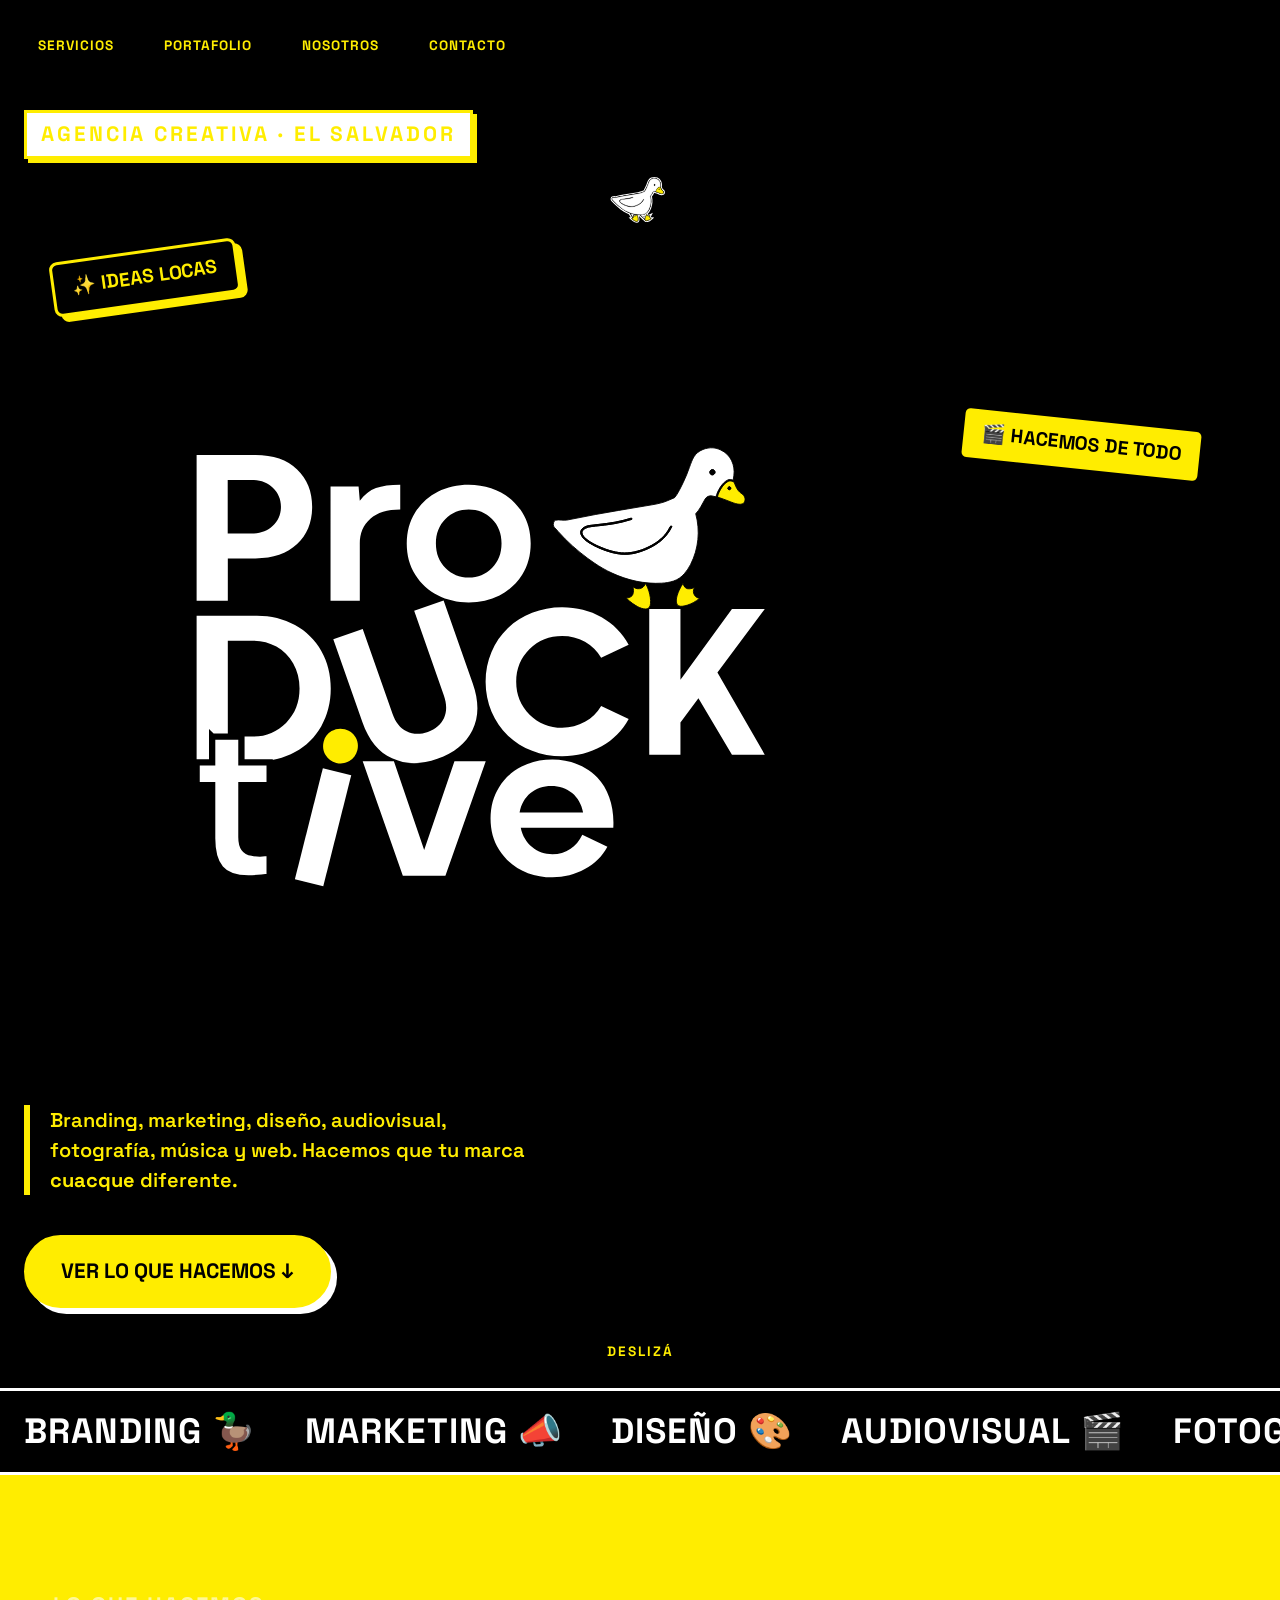
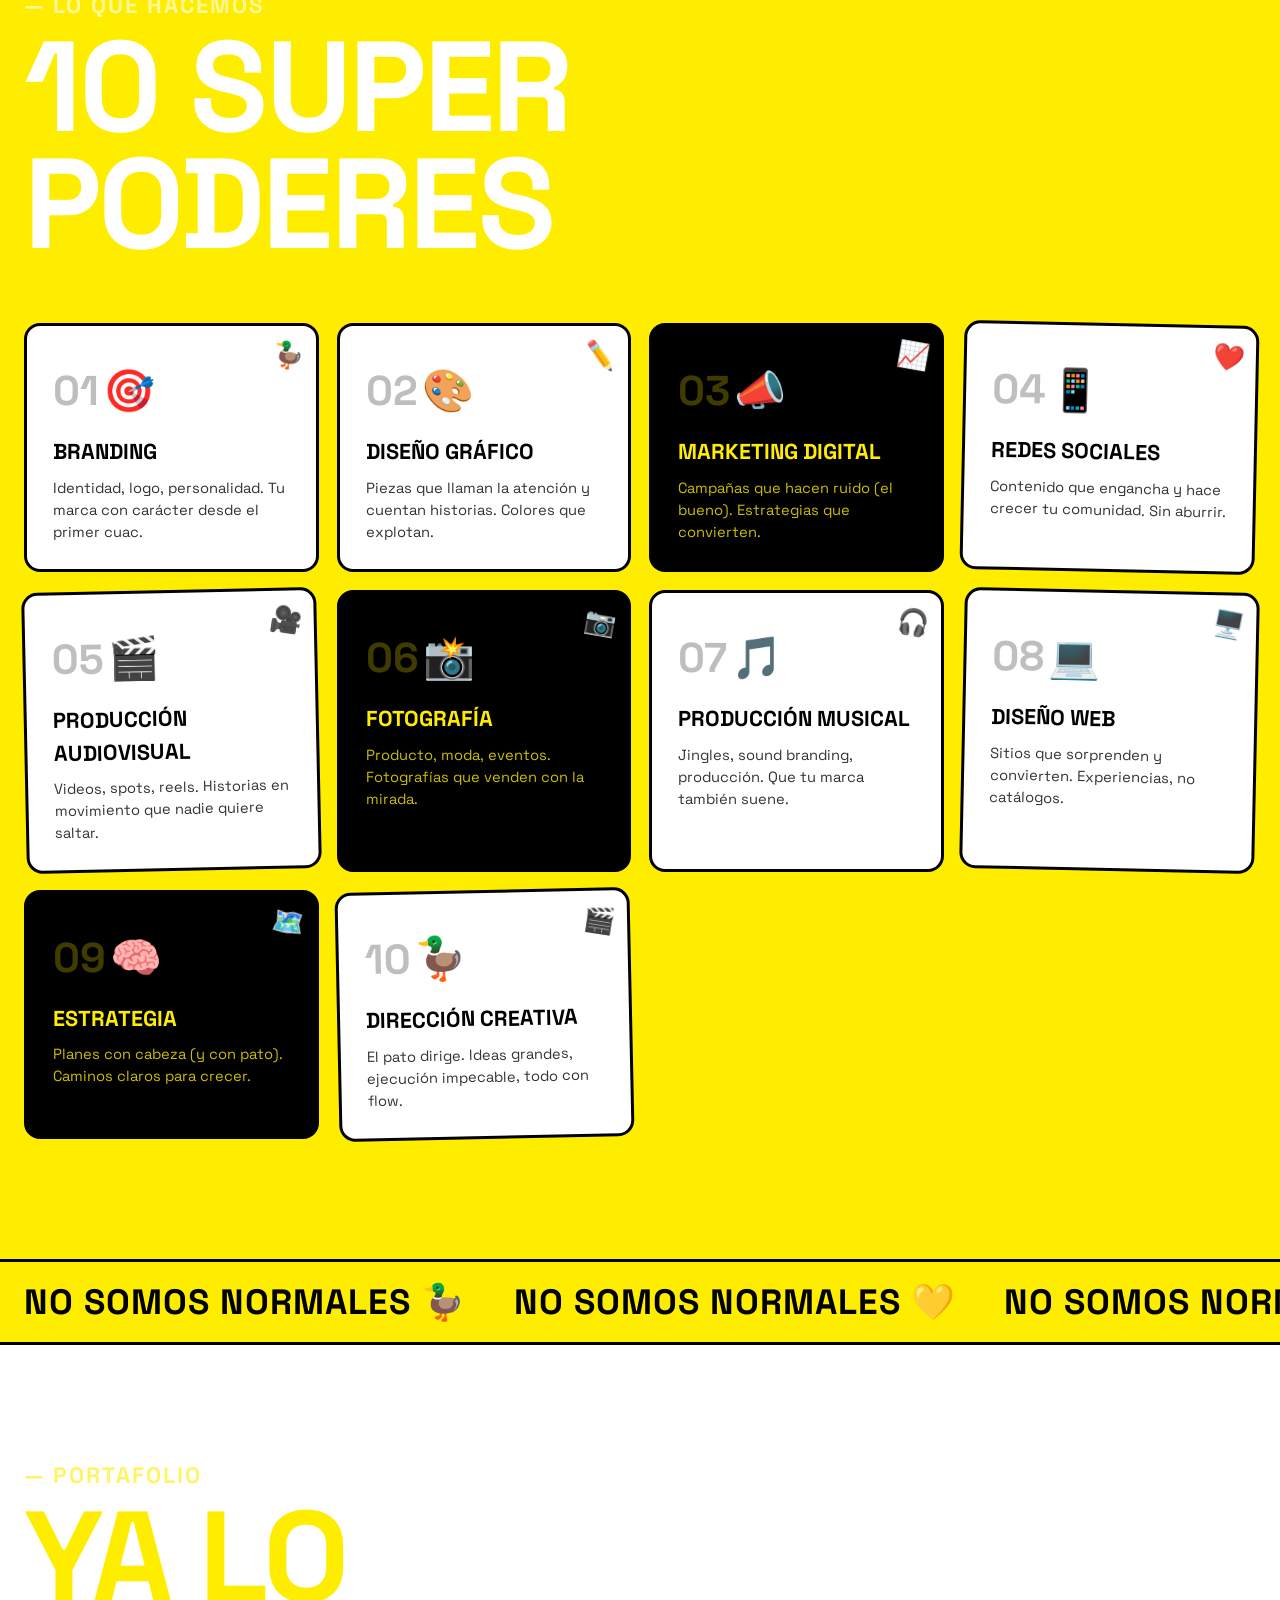
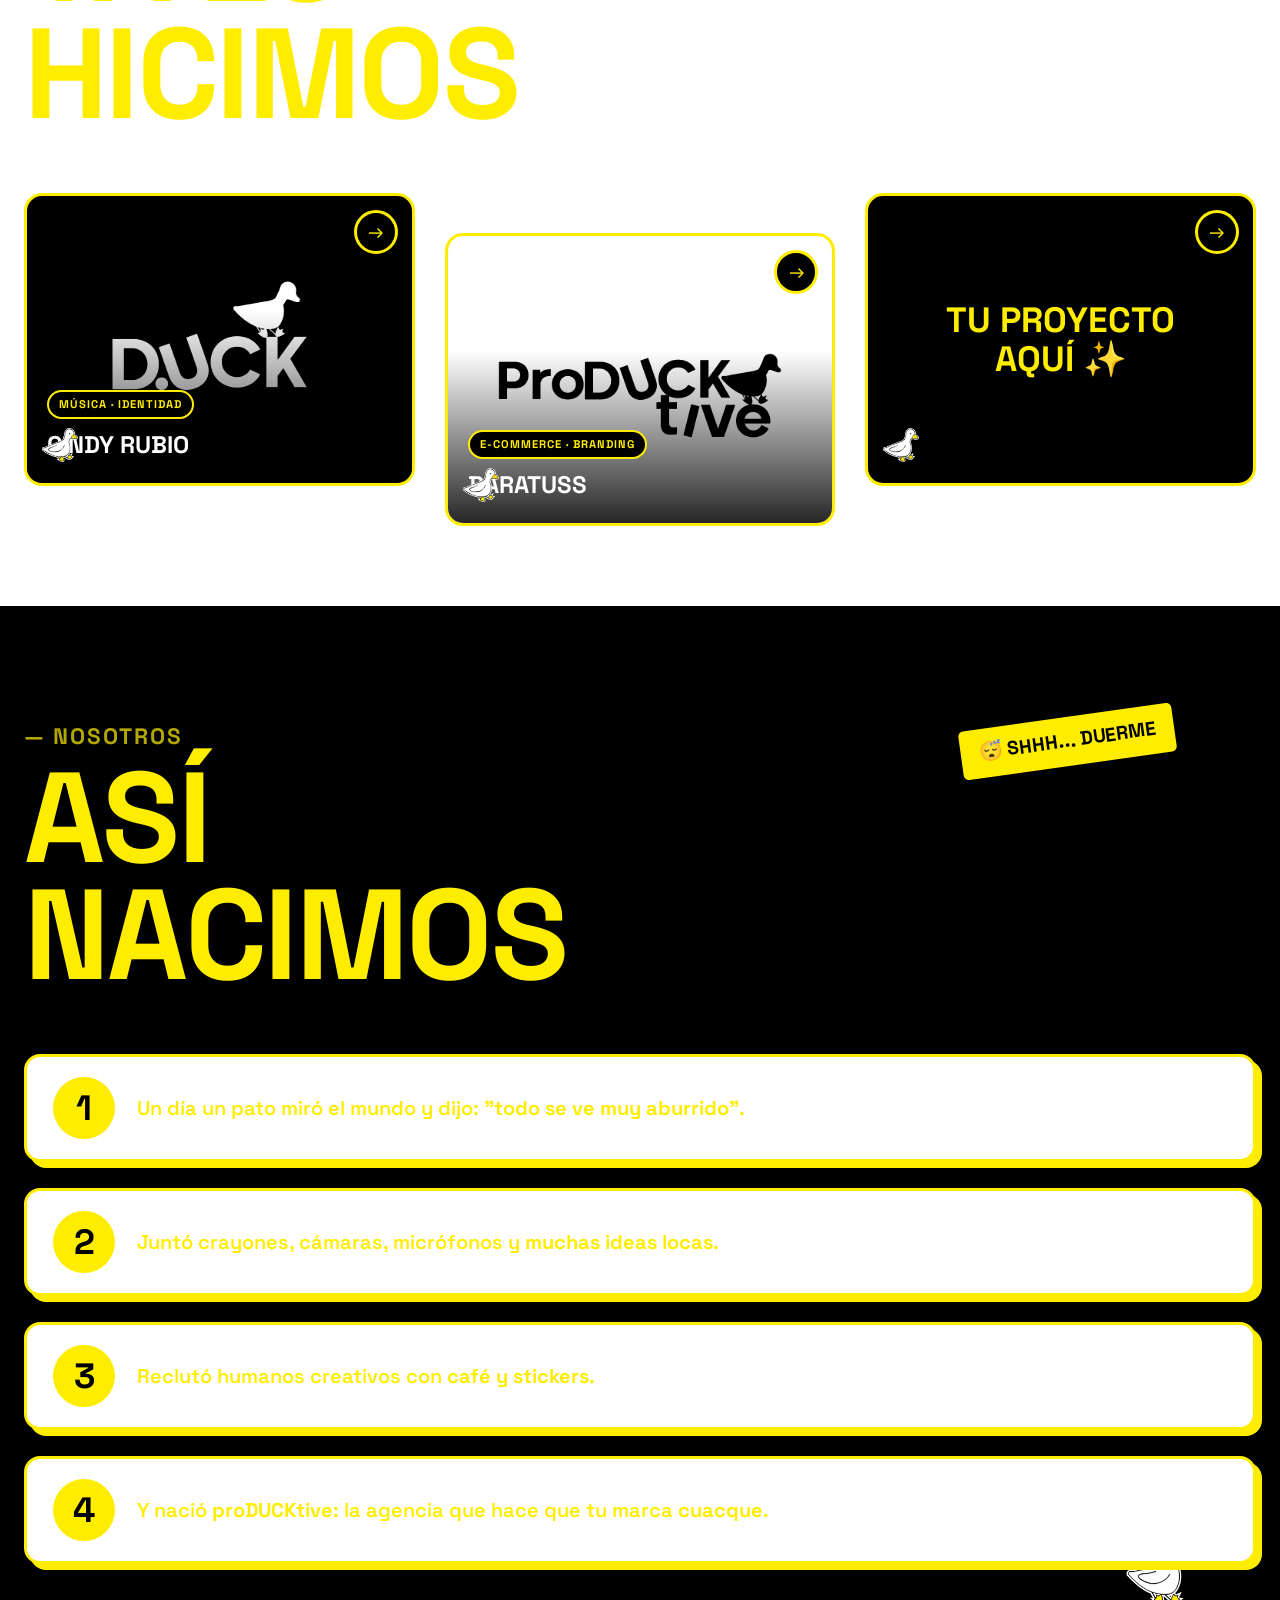
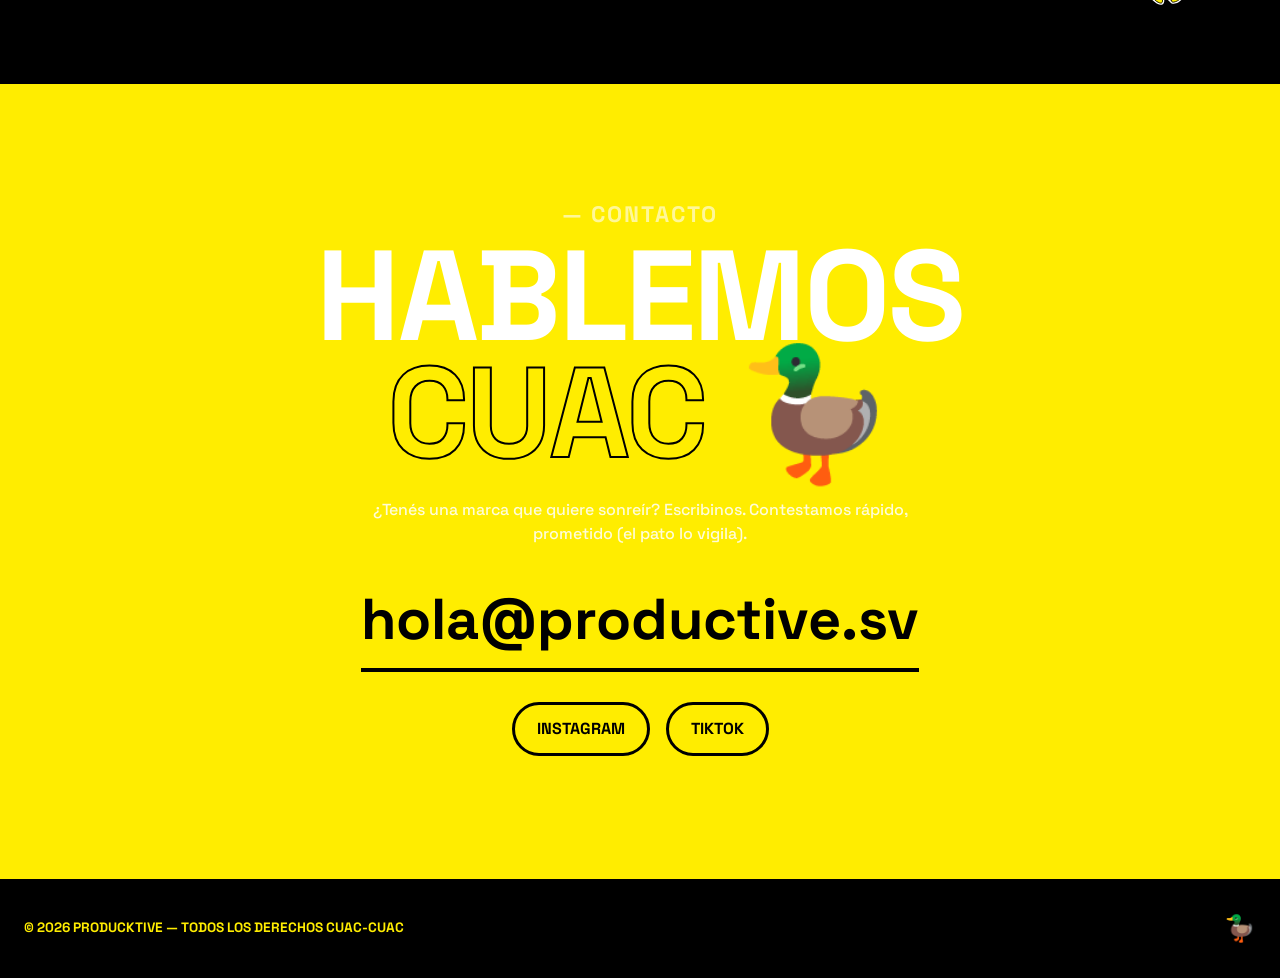
==== commit f041811b: "Kicker mas abajo, no estorba al menu" ====
--- a/index.html
+++ b/index.html
@@ -12,7 +12,7 @@
     <link rel="preconnect" href="https://fonts.googleapis.com">
     <link rel="preconnect" href="https://fonts.gstatic.com" crossorigin>
     <link href="https://fonts.googleapis.com/css2?family=Space+Grotesk:wght@400;500;600;700&display=swap" rel="stylesheet">
-    <link rel="stylesheet" href="css/styles.css?v=10">
+    <link rel="stylesheet" href="css/styles.css?v=11">
 </head>
 <body>
 
--- a/css/styles.css
+++ b/css/styles.css
@@ -176,7 +176,7 @@
     position: relative;
     overflow: hidden;
 }
-.hero__inner { padding: 24px 24px 80px; max-width: 1400px; margin: 0 auto; width: 100%; }
+.hero__inner { padding: 110px 24px 80px; max-width: 1400px; margin: 0 auto; width: 100%; }
 .hero__kicker {
     font-family: var(--font-head);
     font-weight: 700;
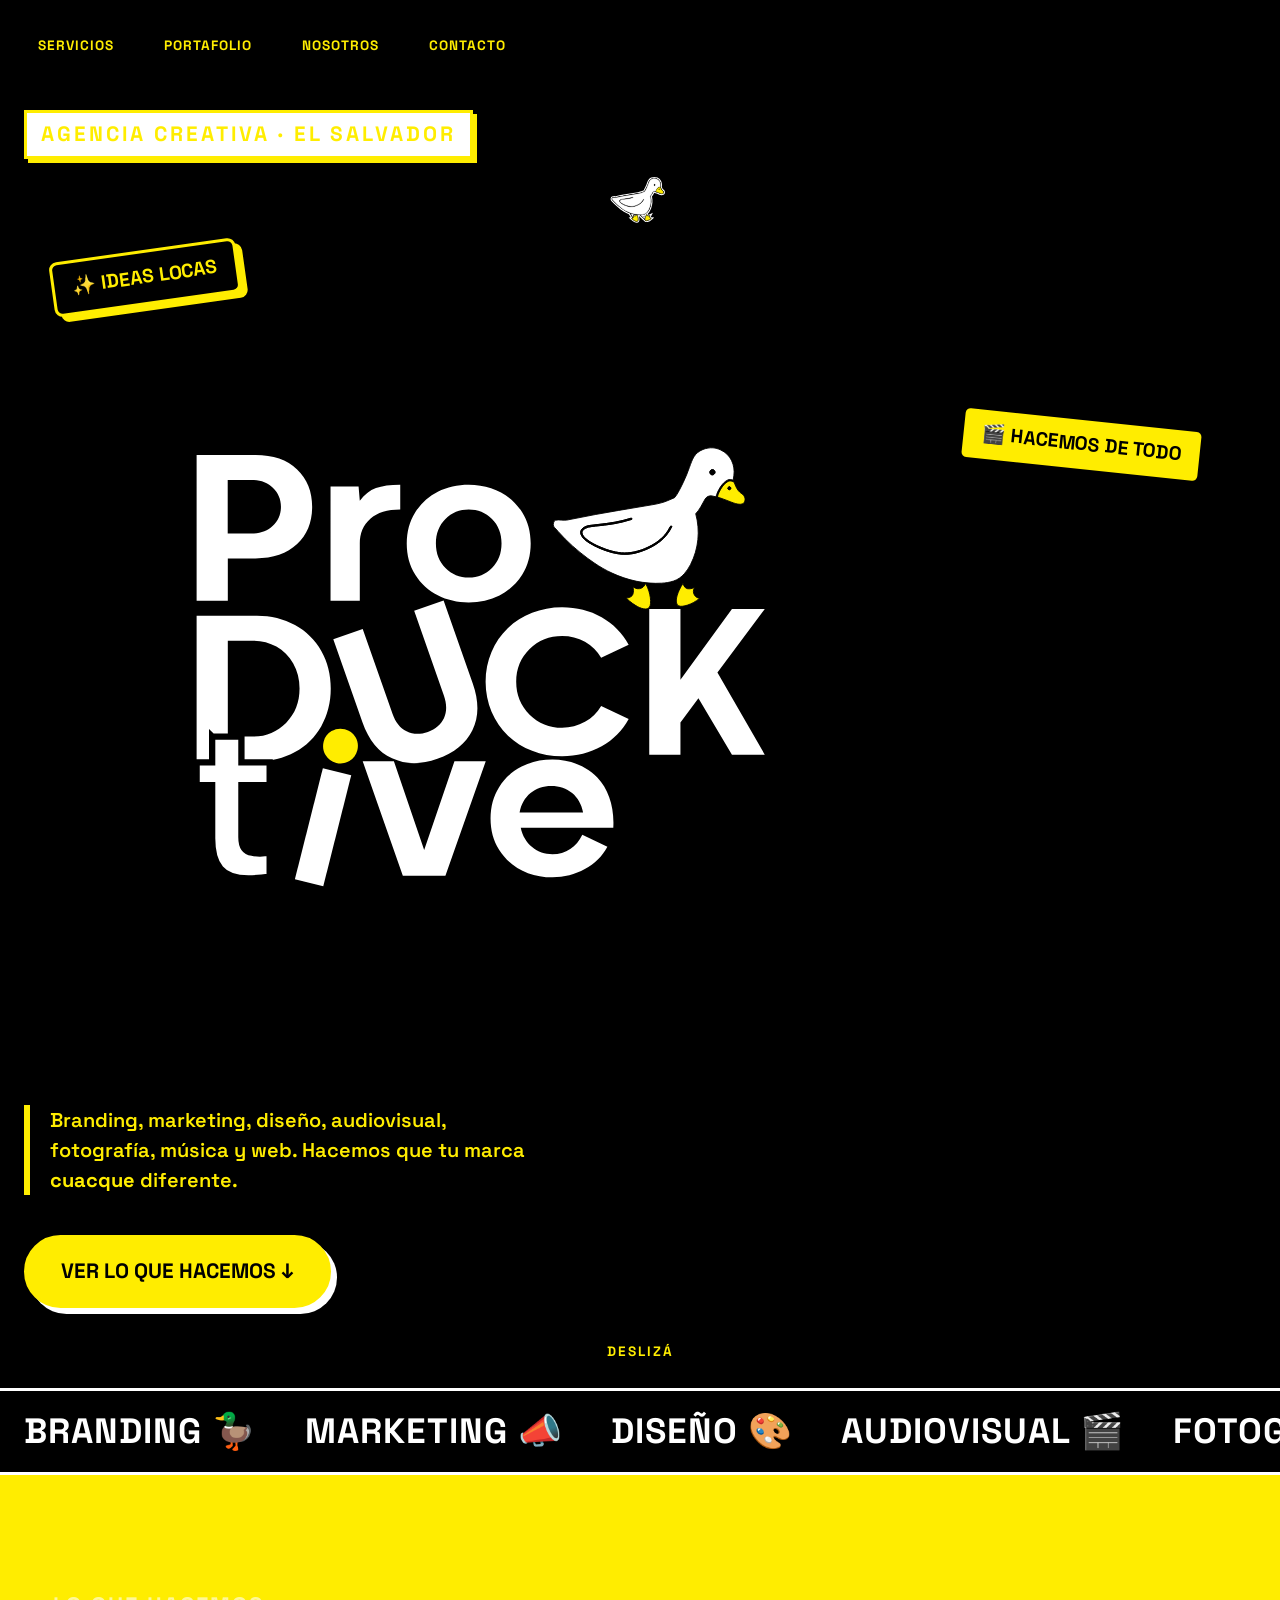
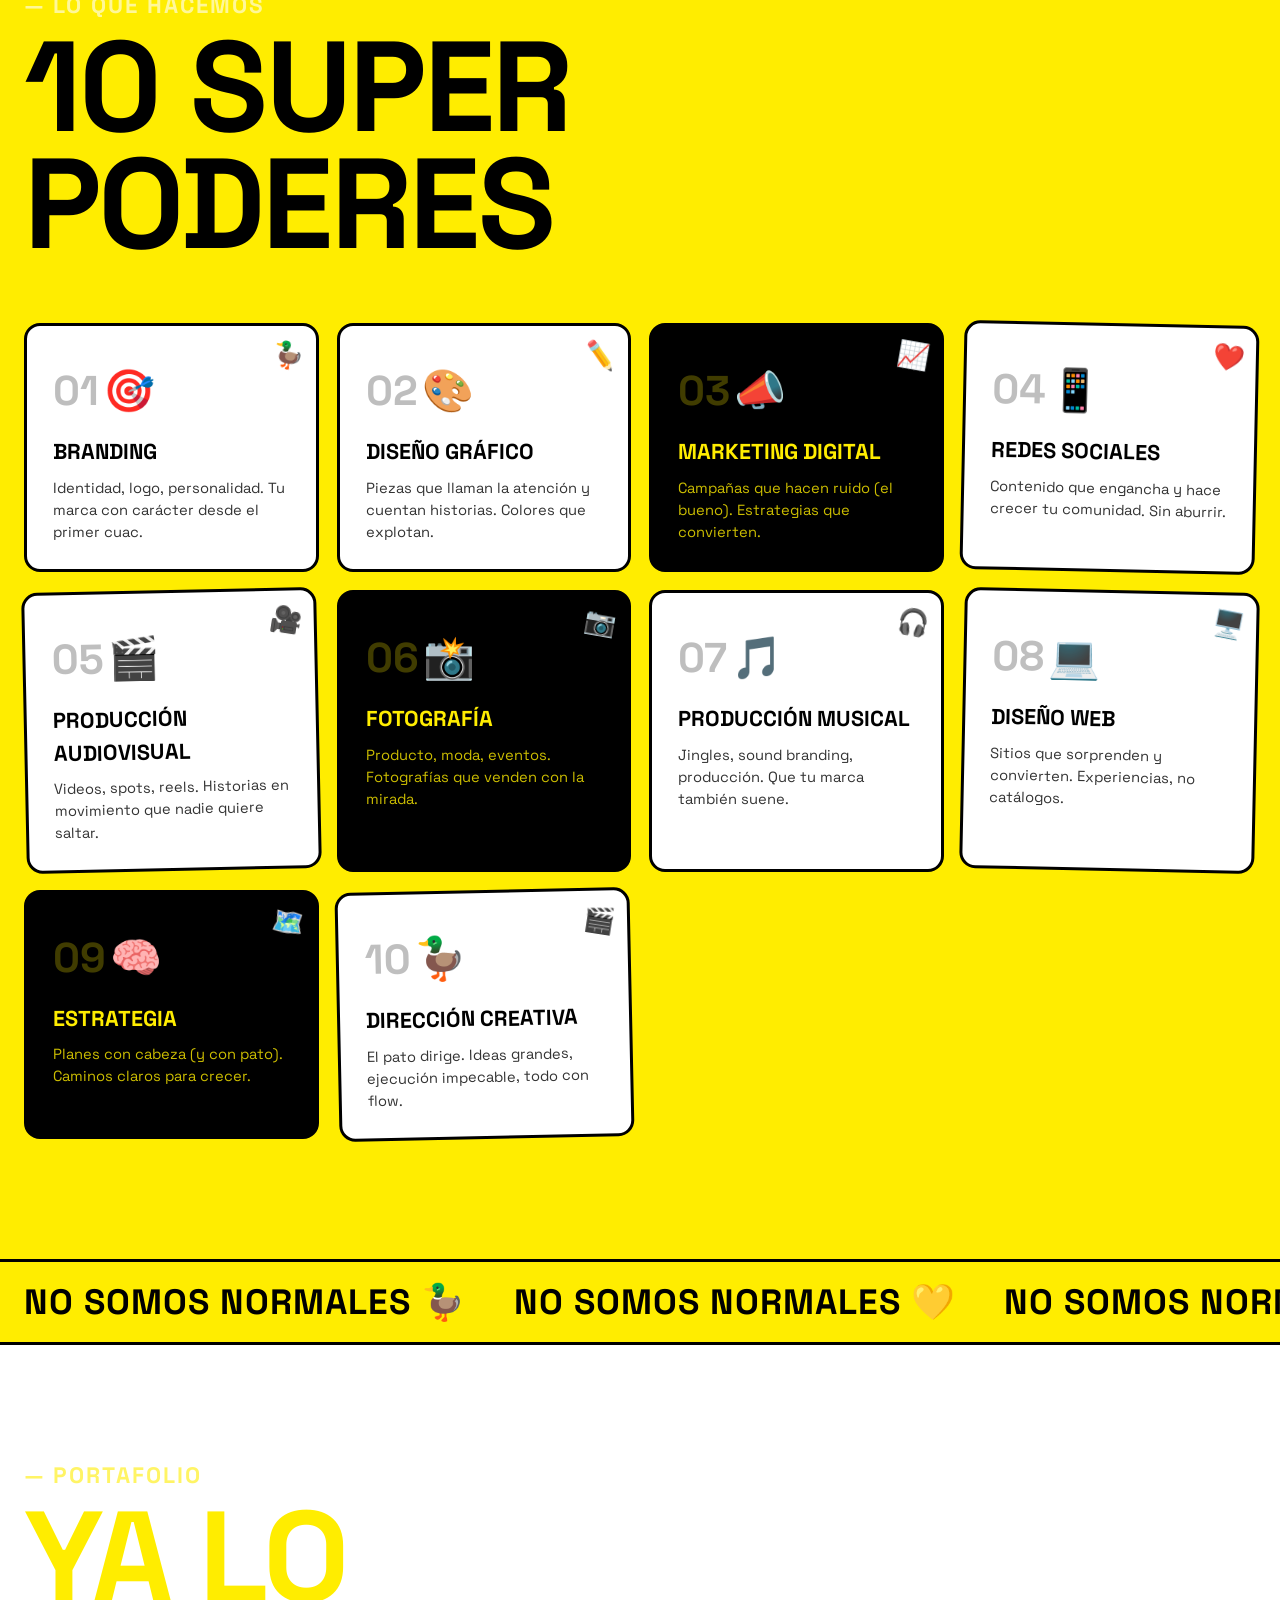
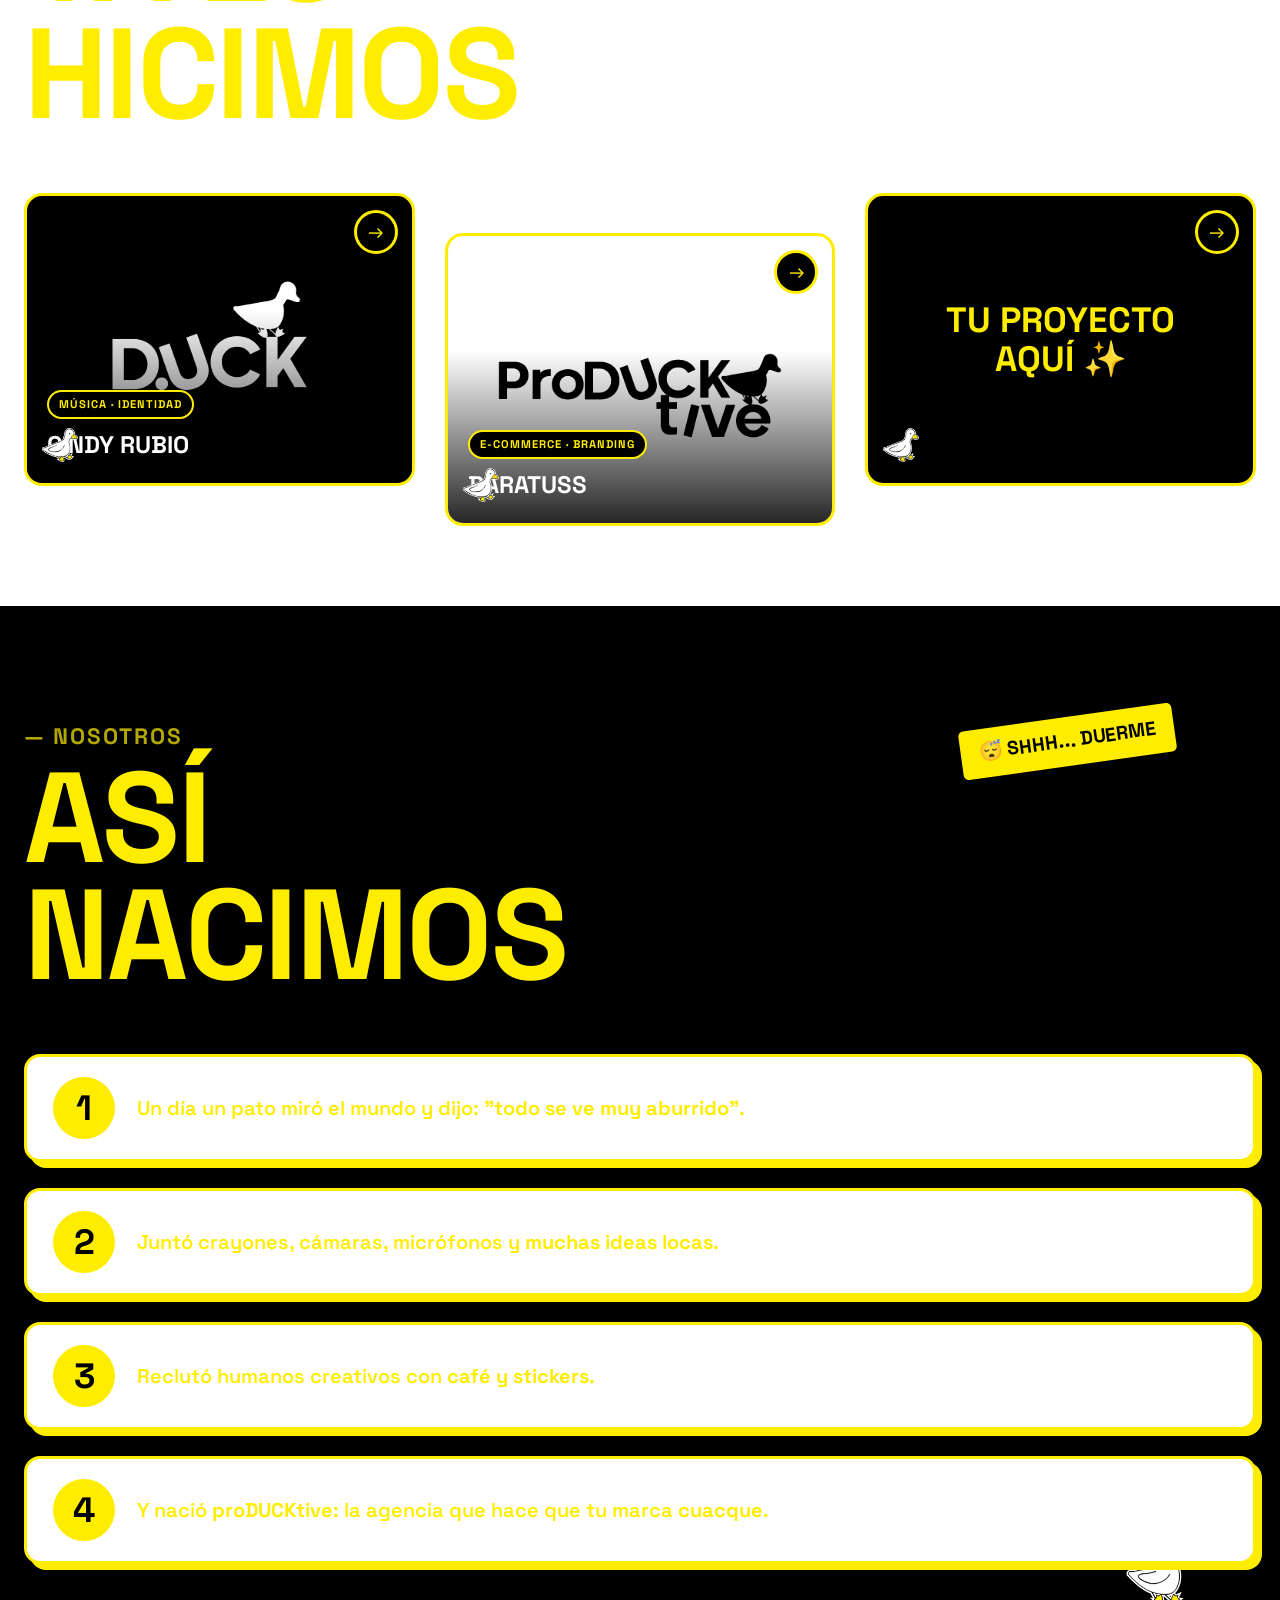
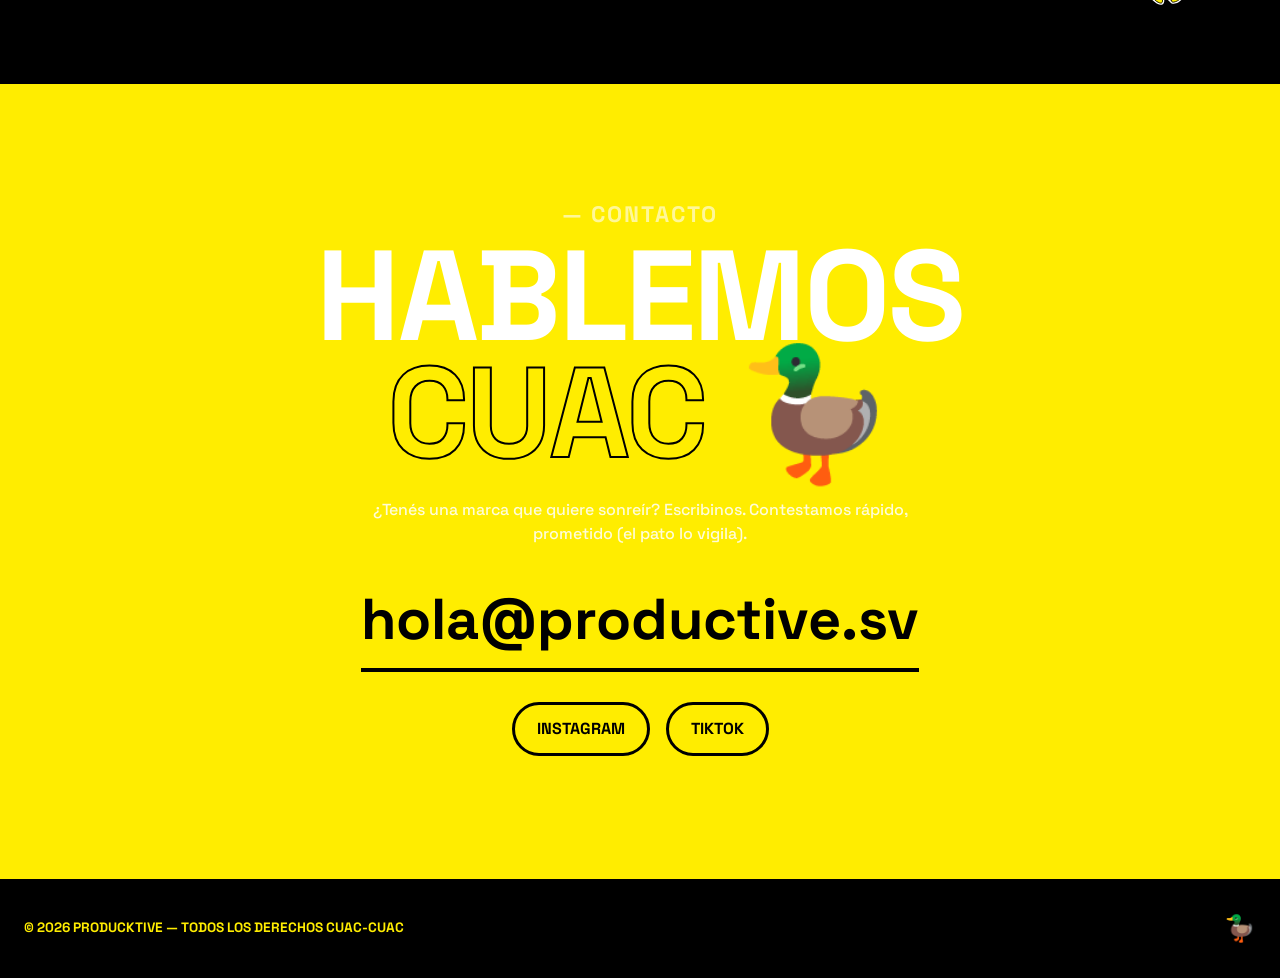
==== commit 74b97410: "Titulo 10 super poderes en negro" ====
--- a/index.html
+++ b/index.html
@@ -12,7 +12,7 @@
     <link rel="preconnect" href="https://fonts.googleapis.com">
     <link rel="preconnect" href="https://fonts.gstatic.com" crossorigin>
     <link href="https://fonts.googleapis.com/css2?family=Space+Grotesk:wght@400;500;600;700&display=swap" rel="stylesheet">
-    <link rel="stylesheet" href="css/styles.css?v=11">
+    <link rel="stylesheet" href="css/styles.css?v=12">
 </head>
 <body>
 
@@ -58,7 +58,7 @@
     <section class="services section-black" id="servicios">
         <div class="wrap">
             <p class="section-title reveal" style="font-size:clamp(1rem,2vw,1.4rem);opacity:.6;text-transform:uppercase;letter-spacing:2px;">— lo que hacemos</p>
-            <h2 class="big-title reveal" style="margin-top:10px;color:#FFFFFF;">10 super<br>poderes</h2>
+            <h2 class="big-title reveal" style="margin-top:10px;color:#000000;">10 super<br>poderes</h2>
             <div class="services__grid">
                 <article class="service-card reveal" data-service="branding">
                     <span class="service-card__num">01</span>
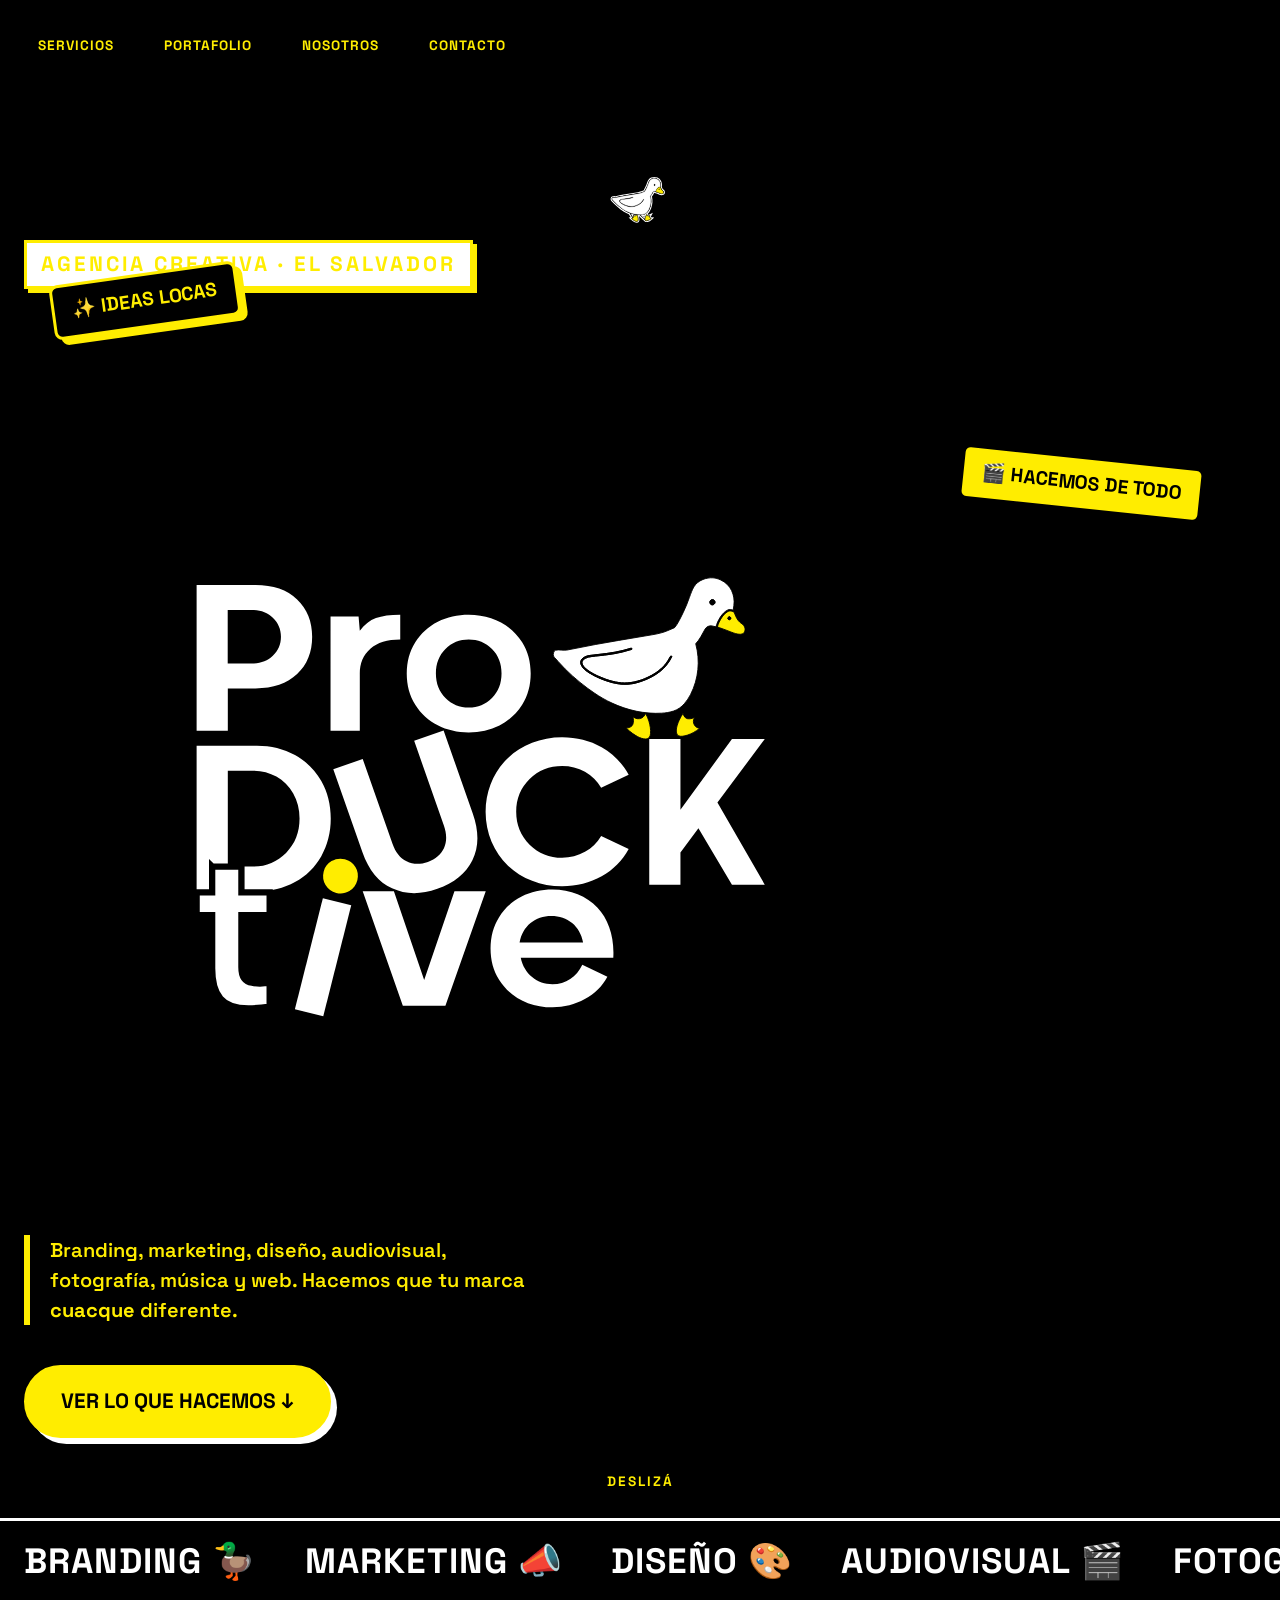
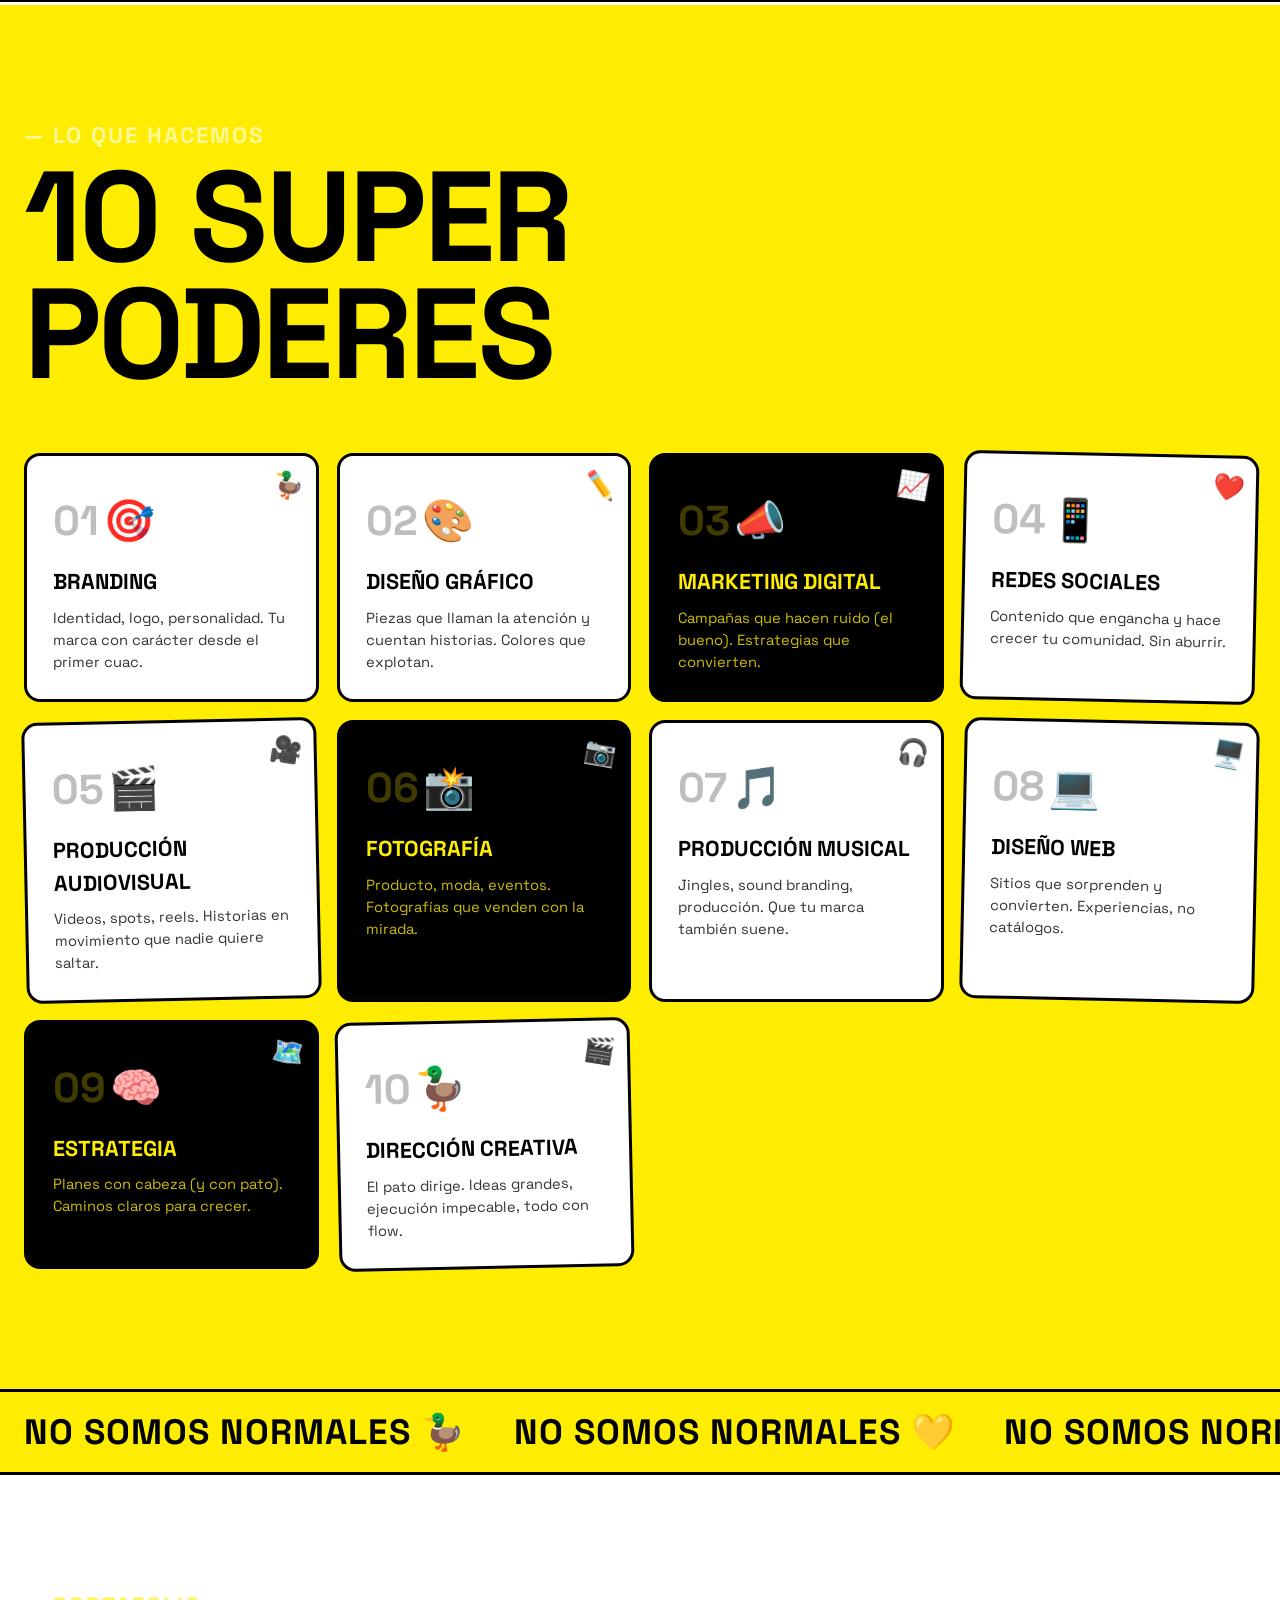
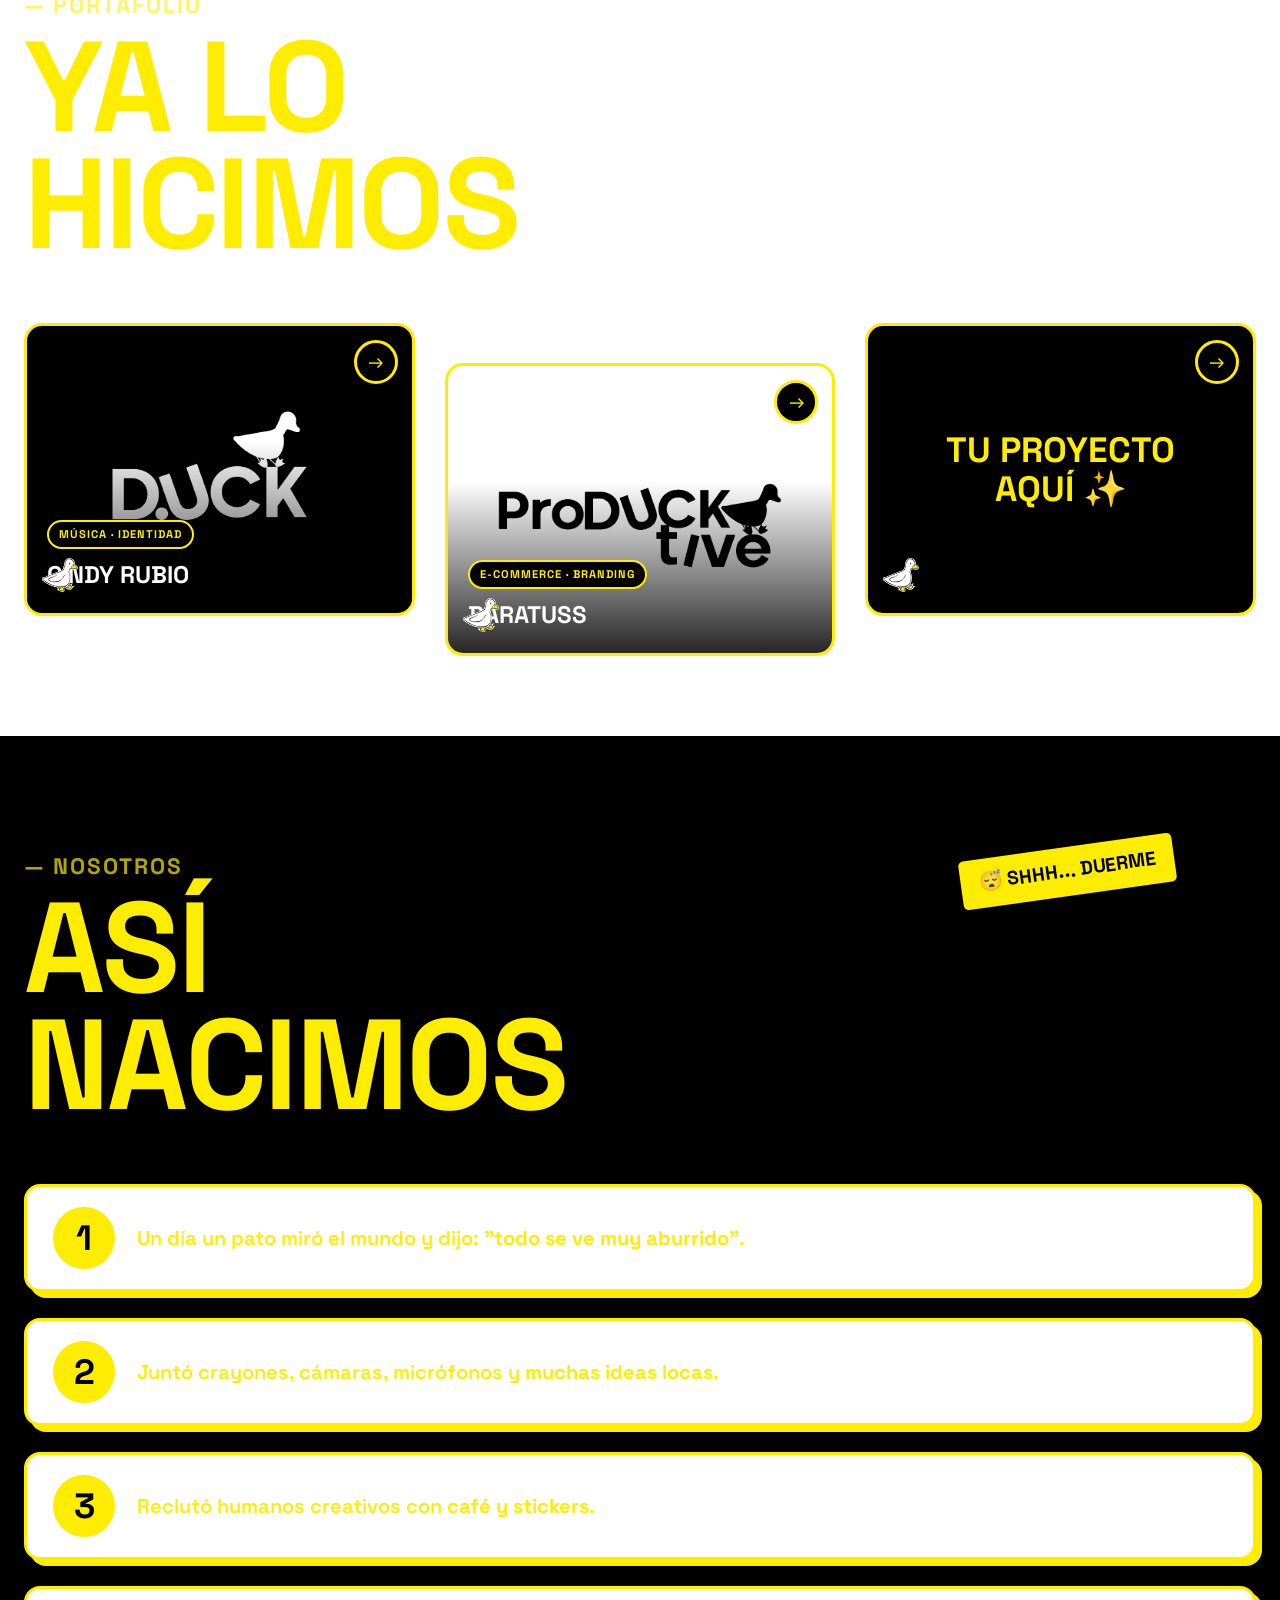
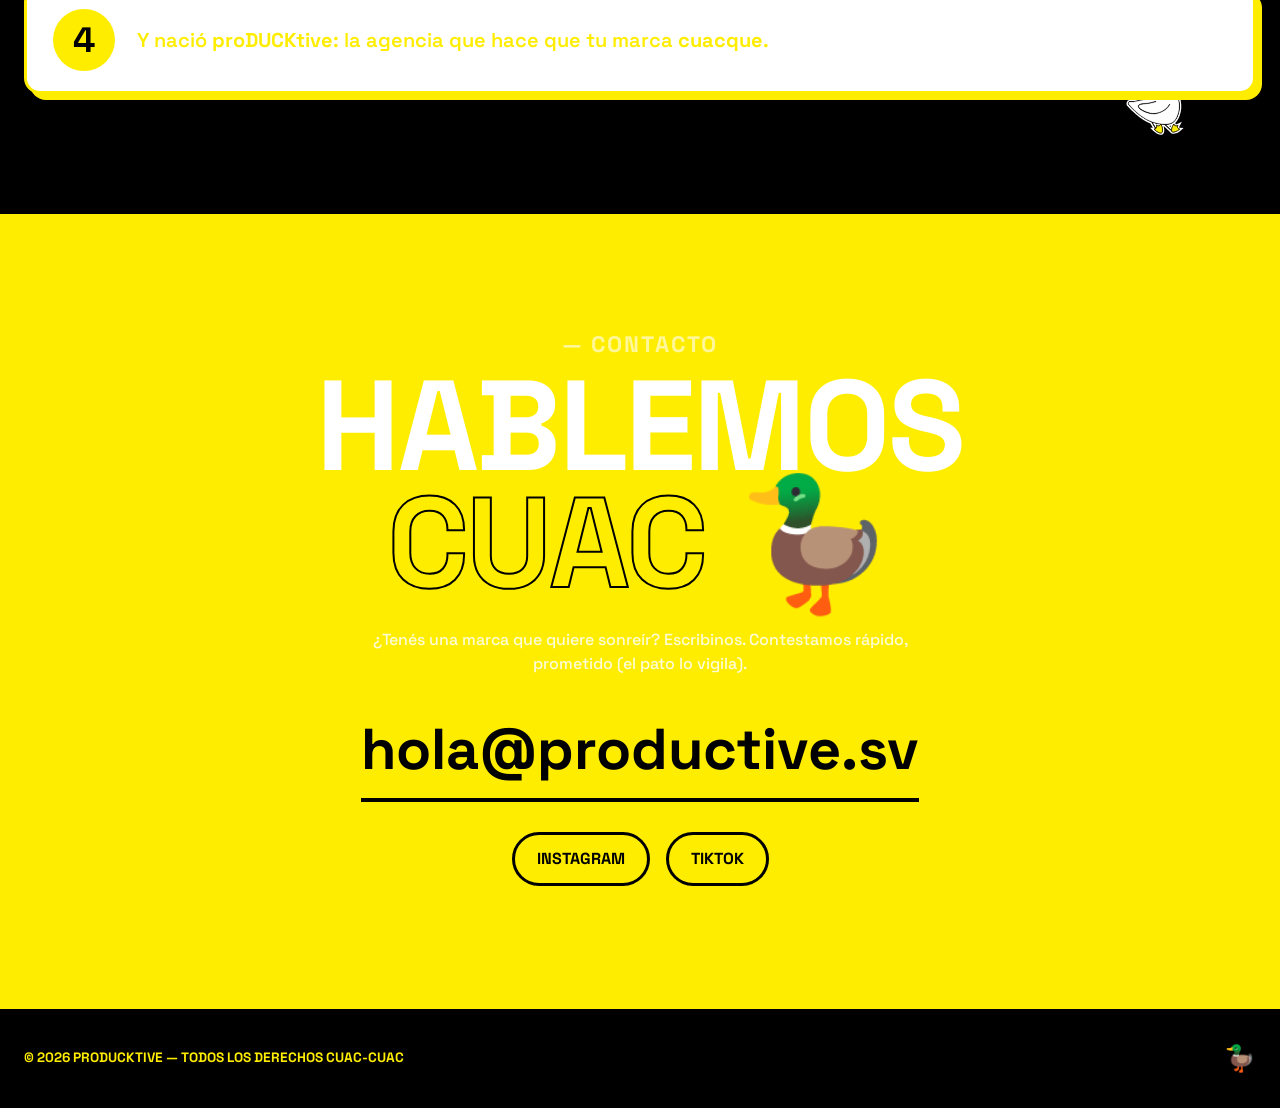
==== commit 1523b43e: "Kicker mucho mas abajo (240px)" ====
--- a/index.html
+++ b/index.html
@@ -12,7 +12,7 @@
     <link rel="preconnect" href="https://fonts.googleapis.com">
     <link rel="preconnect" href="https://fonts.gstatic.com" crossorigin>
     <link href="https://fonts.googleapis.com/css2?family=Space+Grotesk:wght@400;500;600;700&display=swap" rel="stylesheet">
-    <link rel="stylesheet" href="css/styles.css?v=12">
+    <link rel="stylesheet" href="css/styles.css?v=13">
 </head>
 <body>
 
--- a/css/styles.css
+++ b/css/styles.css
@@ -176,7 +176,7 @@
     position: relative;
     overflow: hidden;
 }
-.hero__inner { padding: 110px 24px 80px; max-width: 1400px; margin: 0 auto; width: 100%; }
+.hero__inner { padding: 240px 24px 80px; max-width: 1400px; margin: 0 auto; width: 100%; }
 .hero__kicker {
     font-family: var(--font-head);
     font-weight: 700;
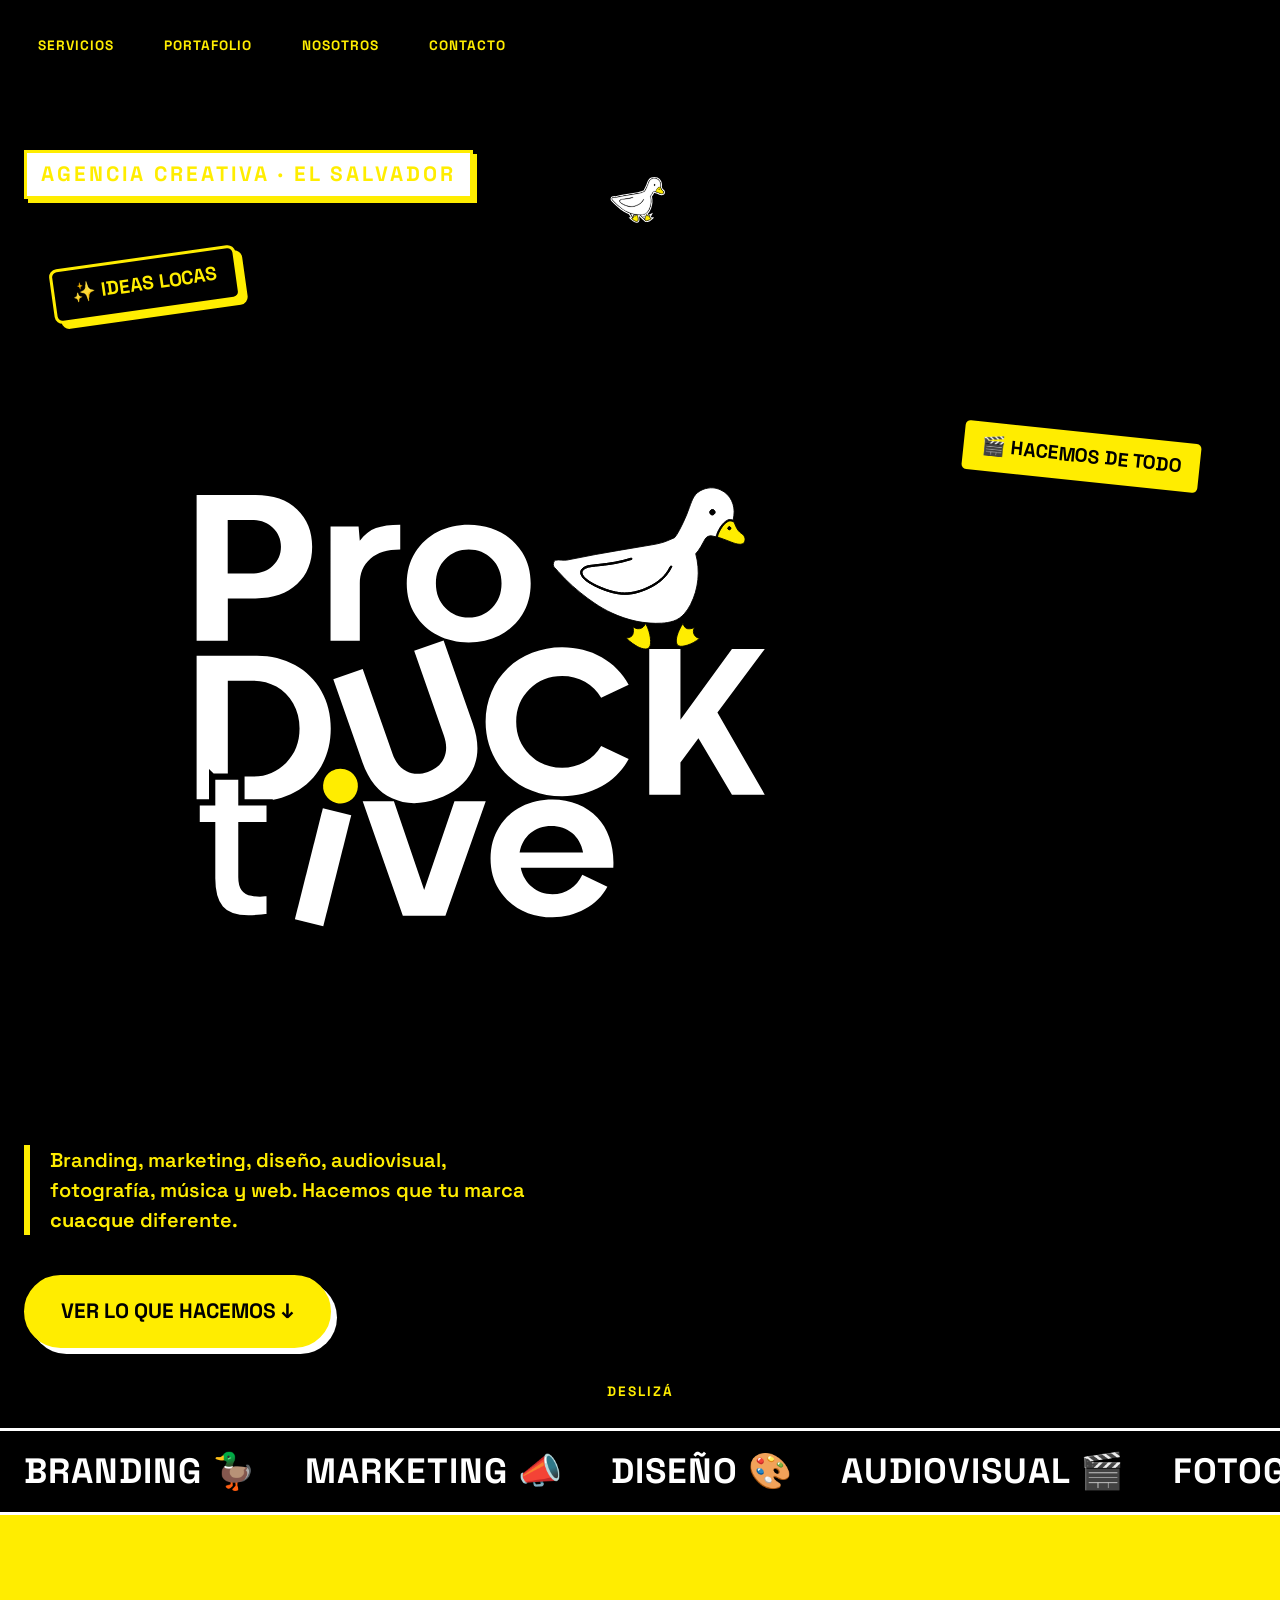
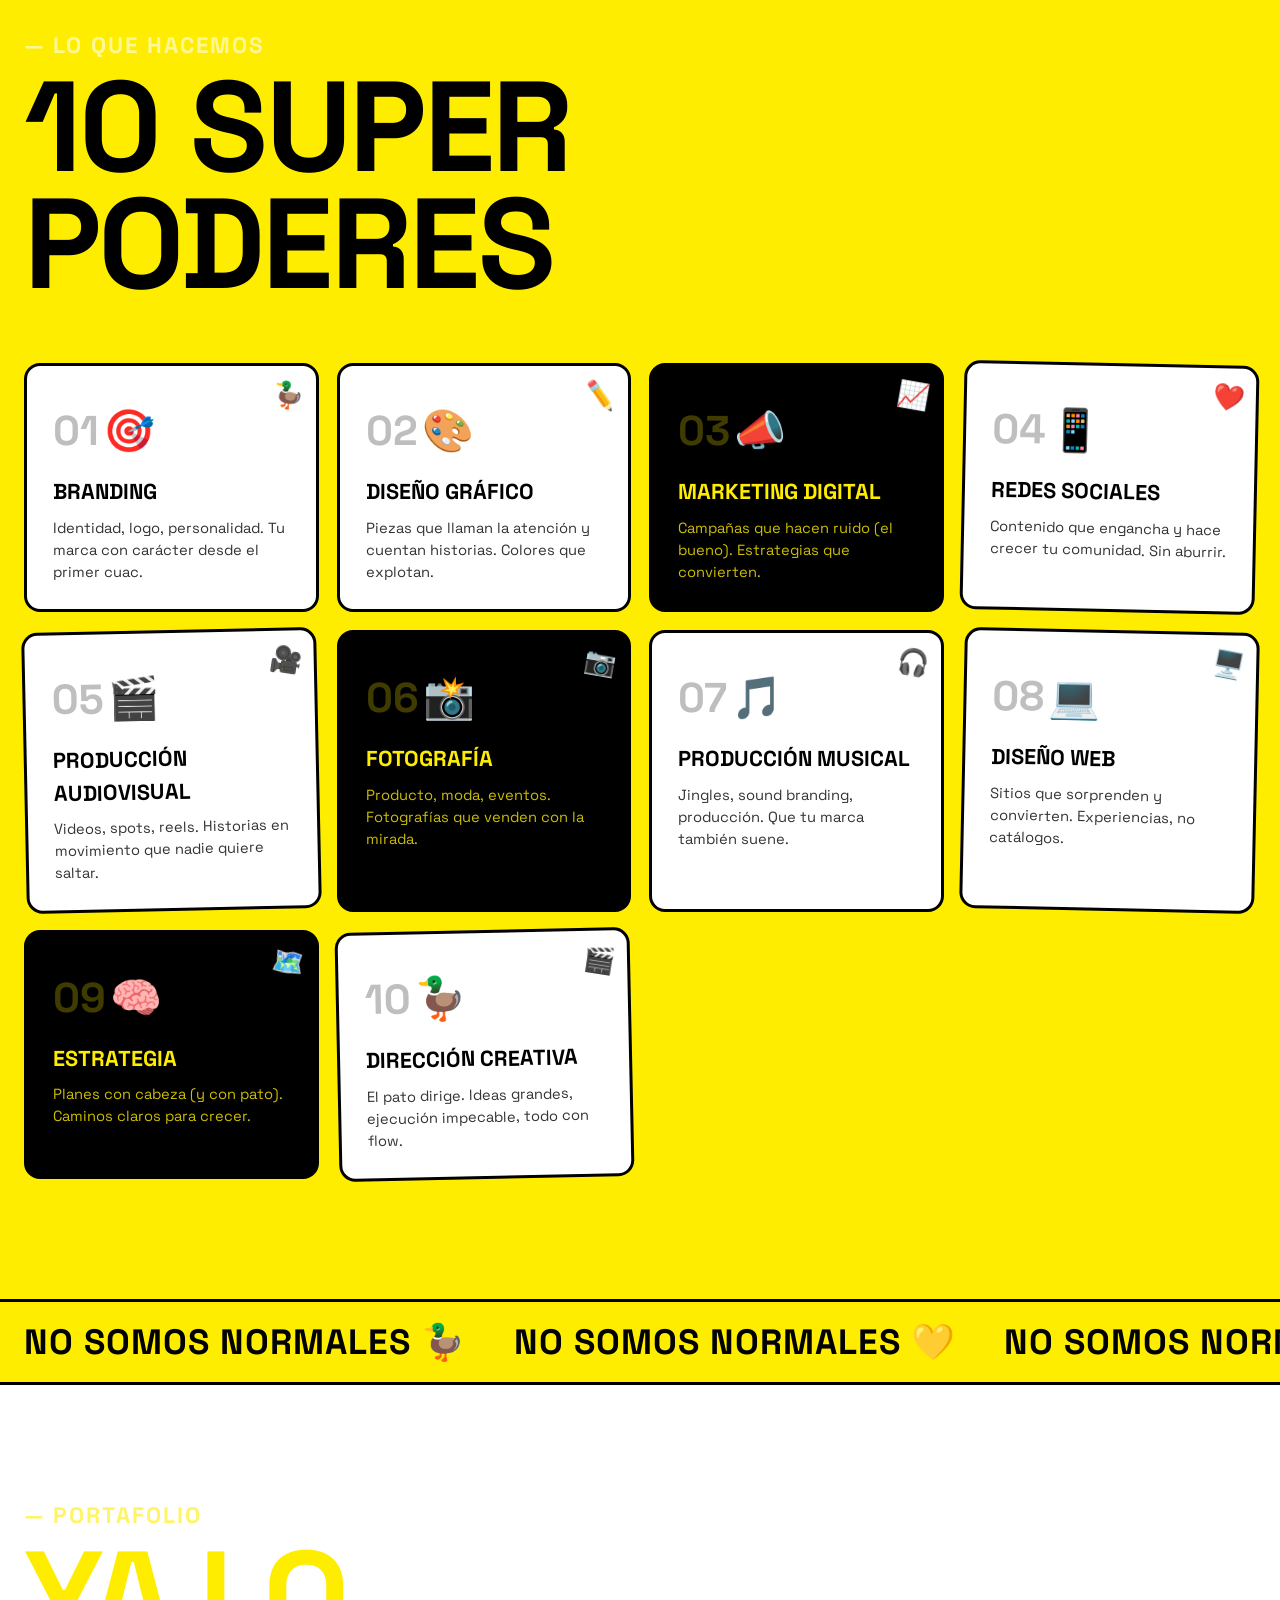
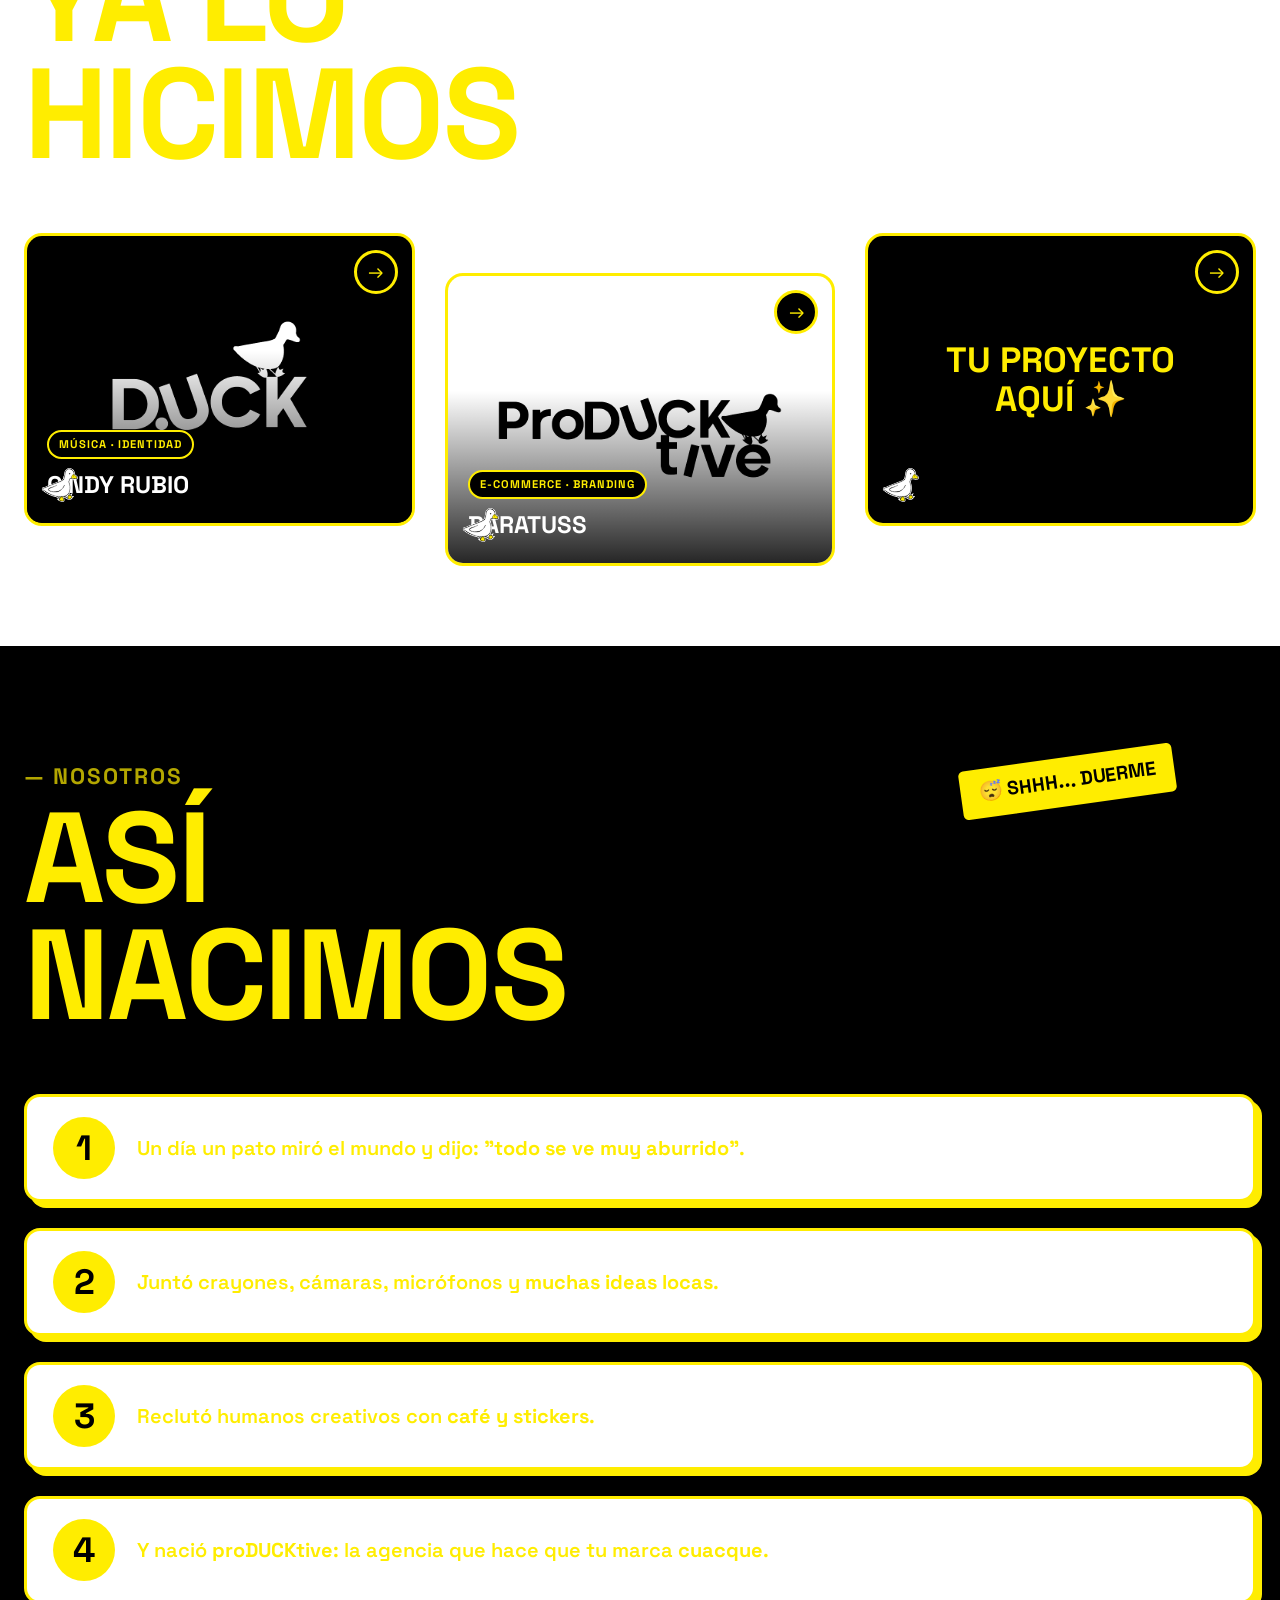
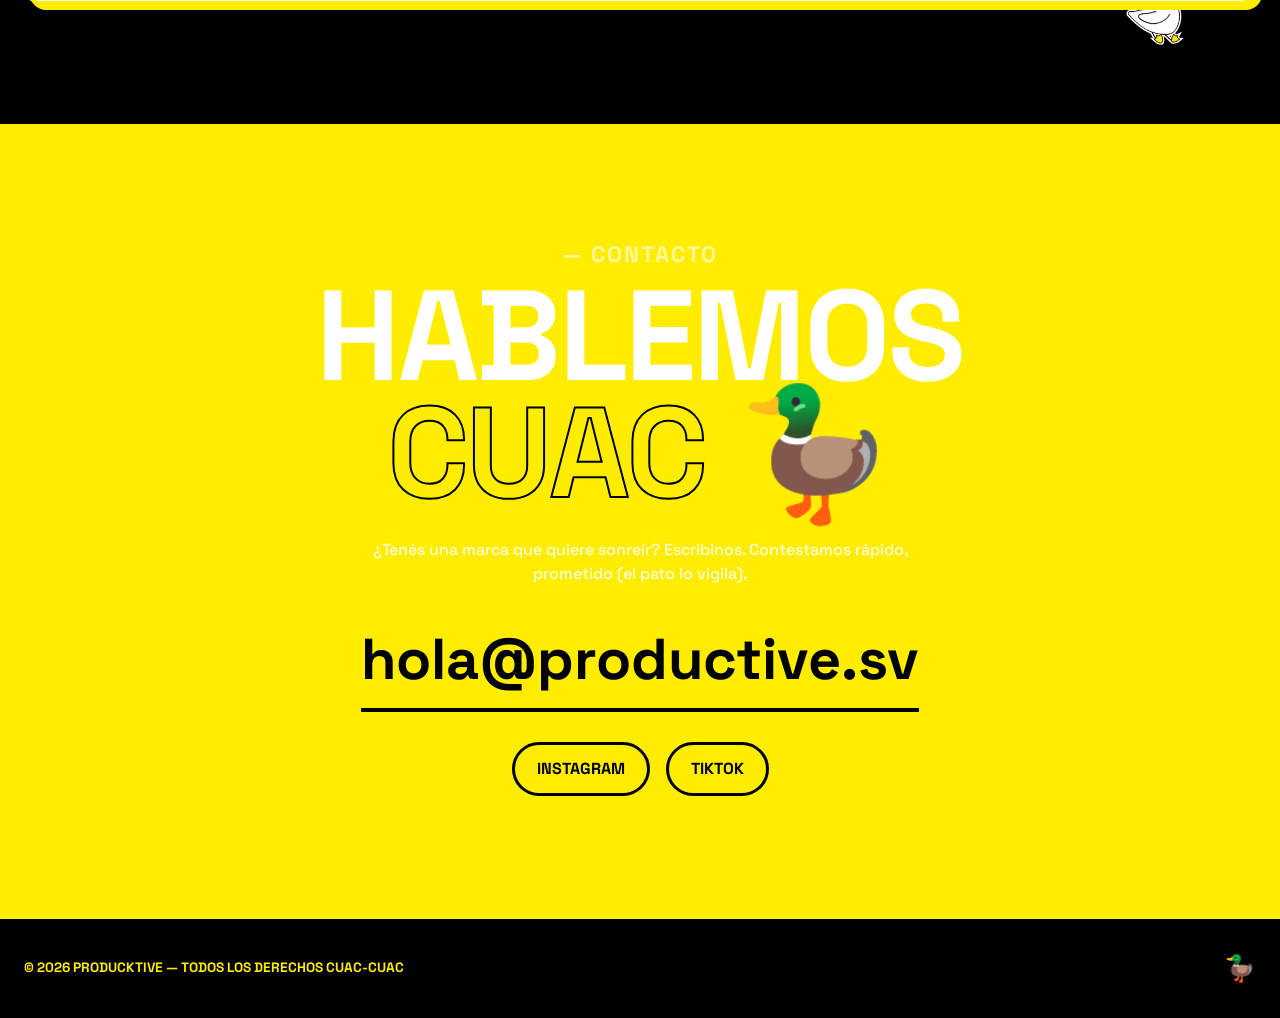
==== commit 0ad9a50a: "Kicker sube un poco (150px)" ====
--- a/index.html
+++ b/index.html
@@ -12,7 +12,7 @@
     <link rel="preconnect" href="https://fonts.googleapis.com">
     <link rel="preconnect" href="https://fonts.gstatic.com" crossorigin>
     <link href="https://fonts.googleapis.com/css2?family=Space+Grotesk:wght@400;500;600;700&display=swap" rel="stylesheet">
-    <link rel="stylesheet" href="css/styles.css?v=13">
+    <link rel="stylesheet" href="css/styles.css?v=14">
 </head>
 <body>
 
--- a/css/styles.css
+++ b/css/styles.css
@@ -176,7 +176,7 @@
     position: relative;
     overflow: hidden;
 }
-.hero__inner { padding: 240px 24px 80px; max-width: 1400px; margin: 0 auto; width: 100%; }
+.hero__inner { padding: 150px 24px 80px; max-width: 1400px; margin: 0 auto; width: 100%; }
 .hero__kicker {
     font-family: var(--font-head);
     font-weight: 700;
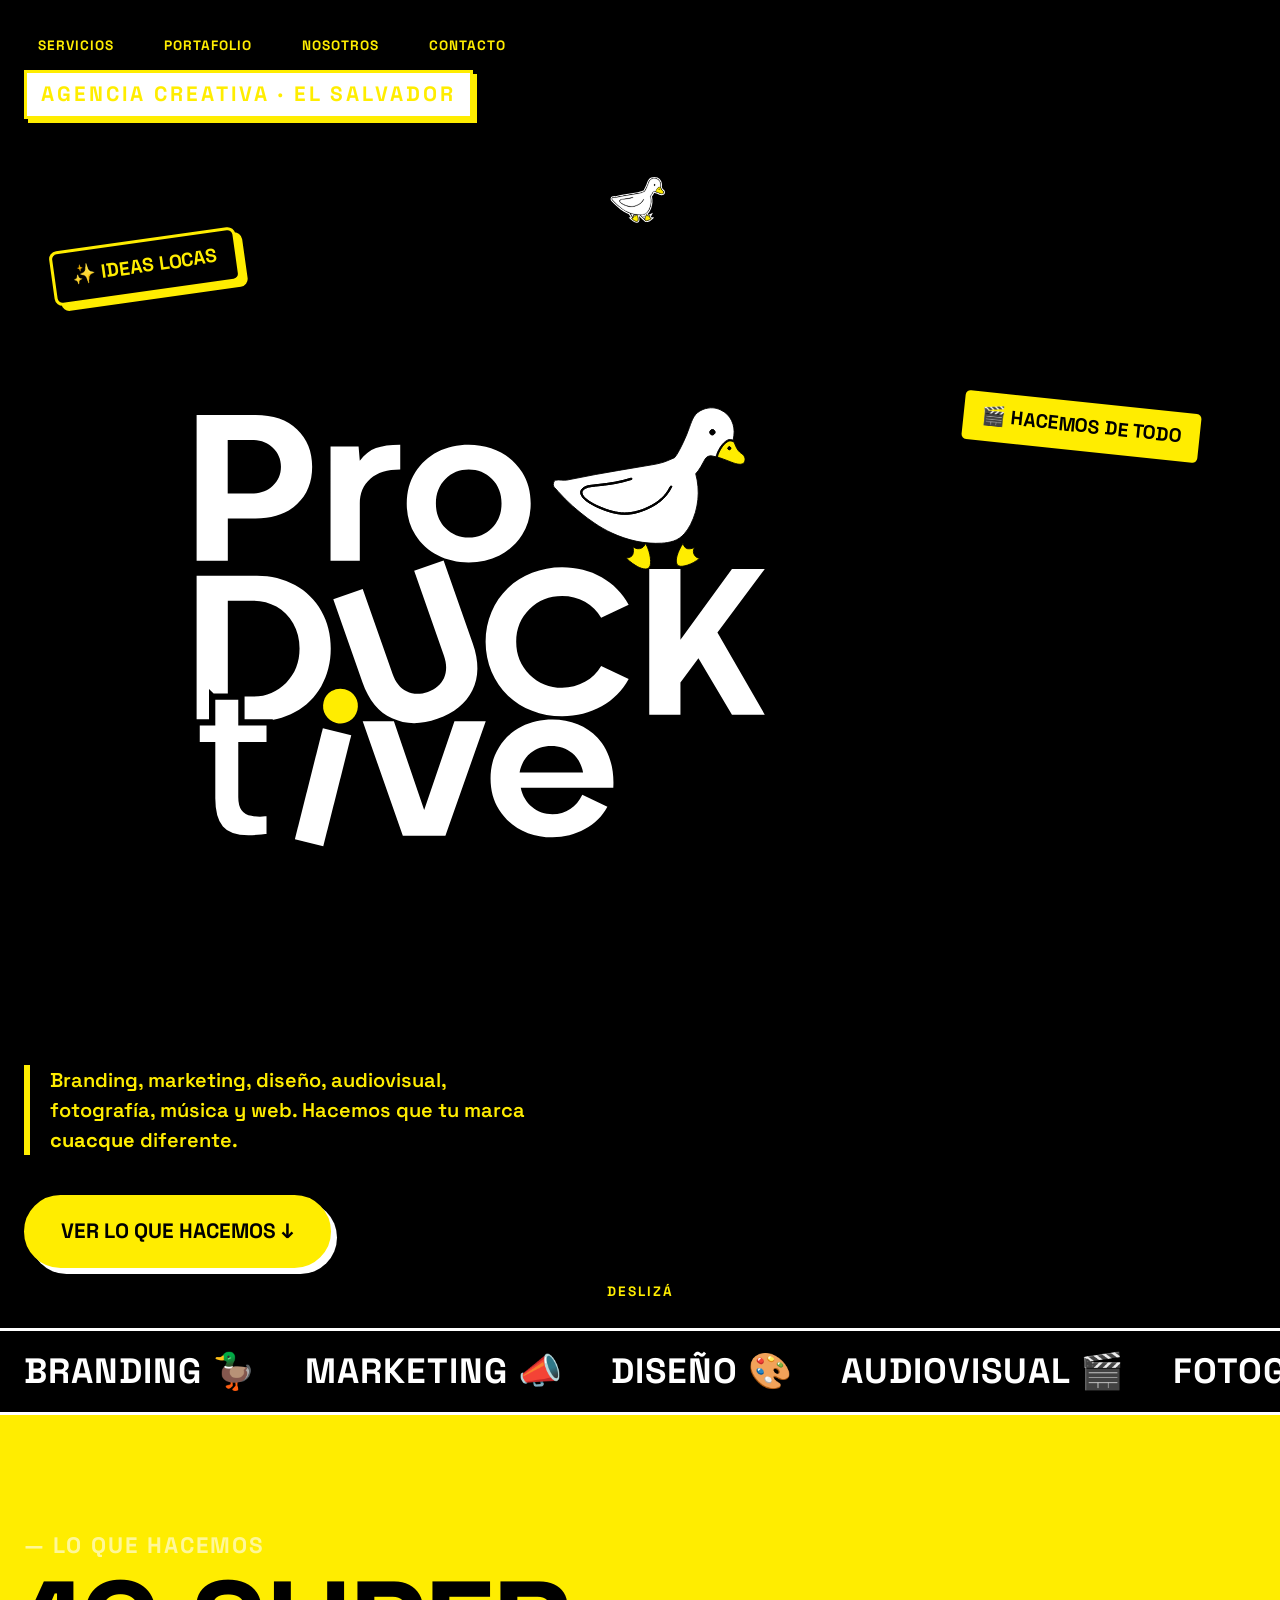
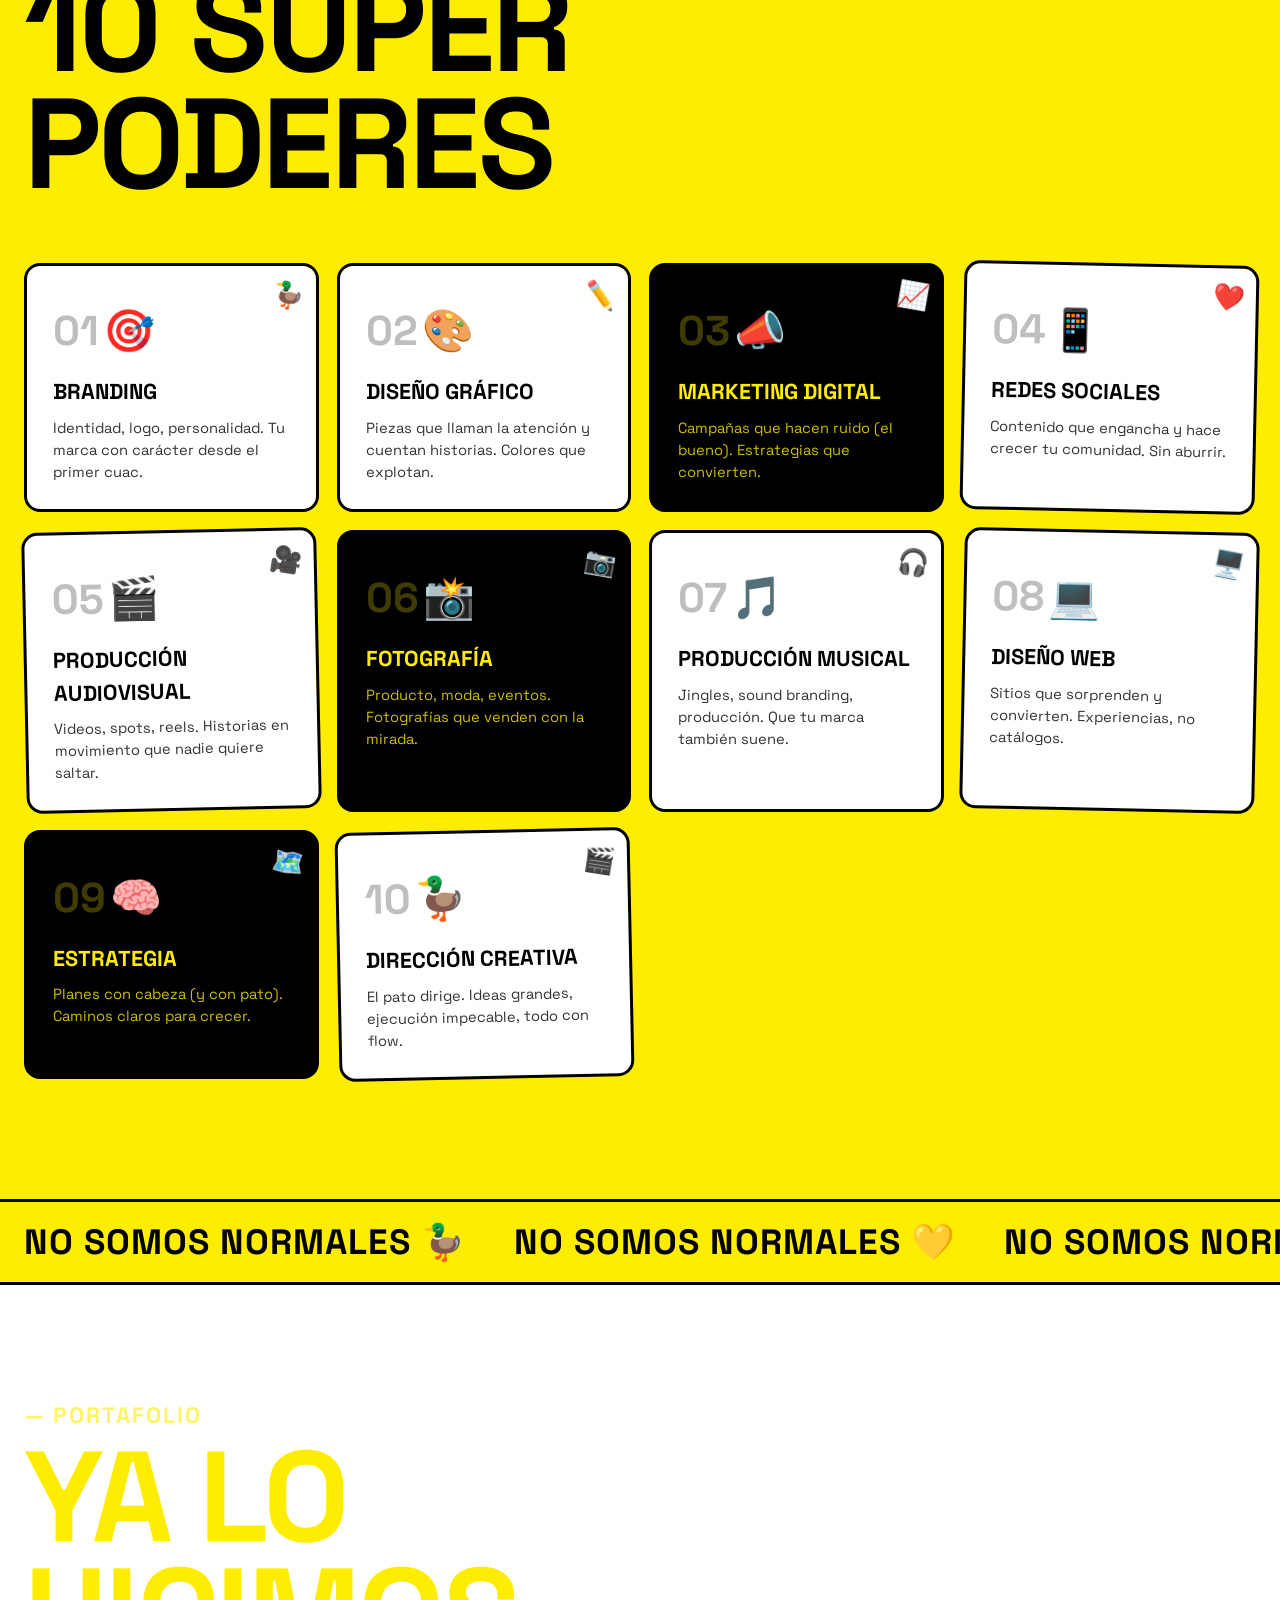
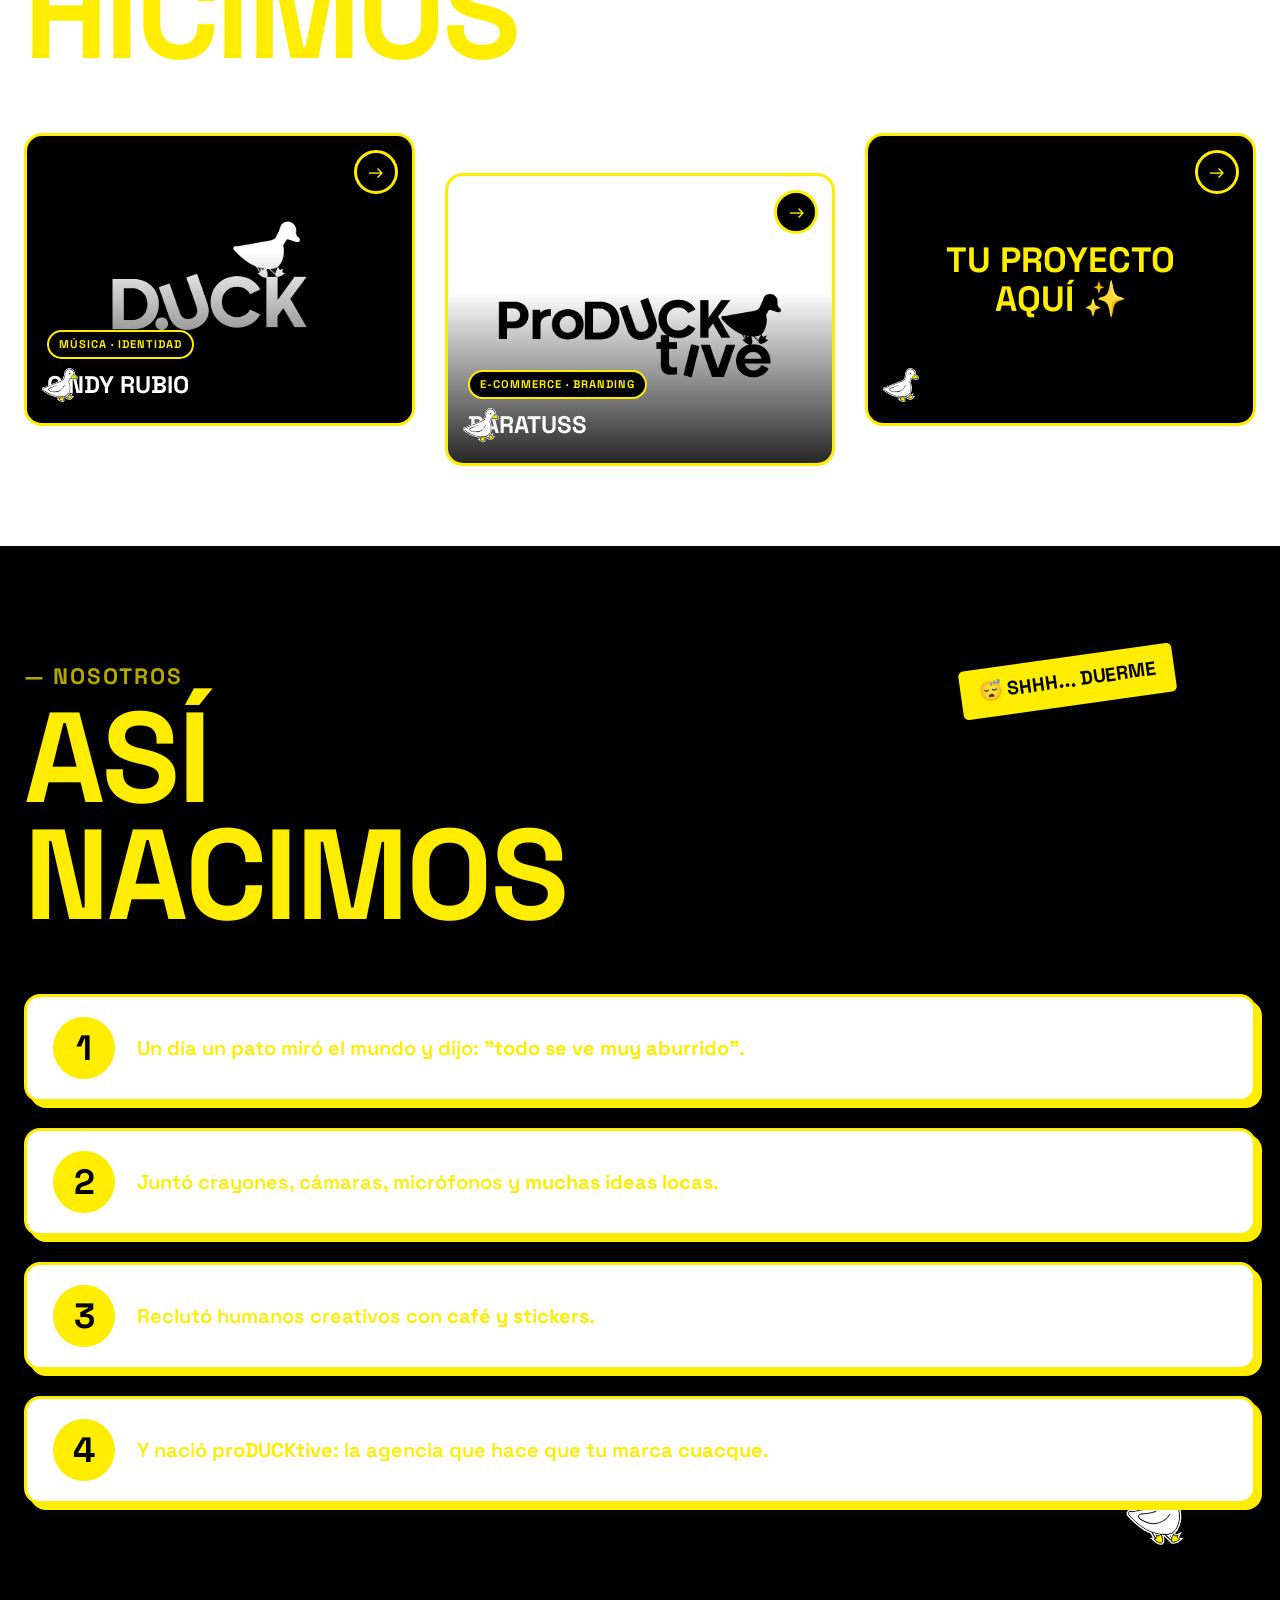
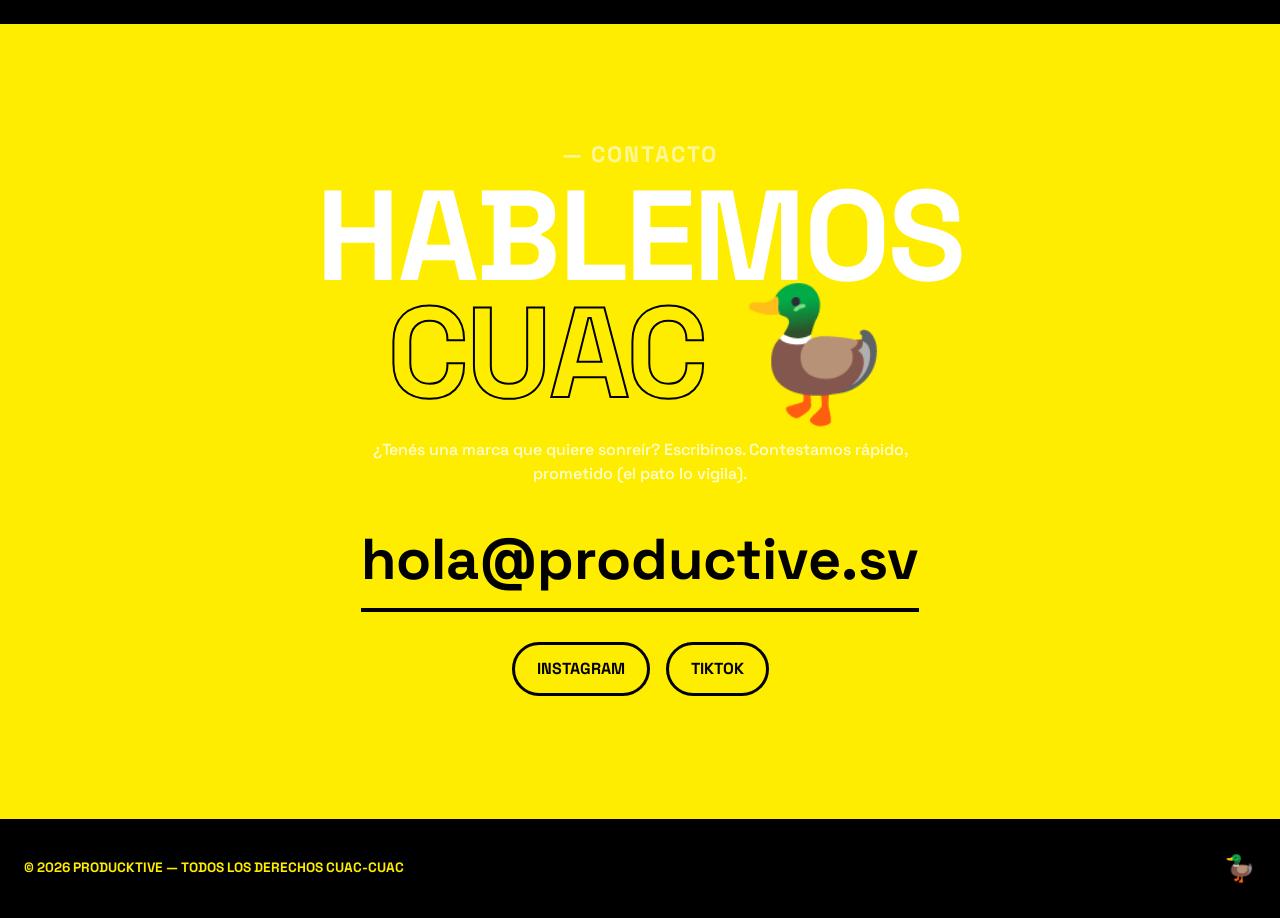
==== commit 49103bcf: "Kicker sube ~10cm: hero alineado arriba" ====
--- a/index.html
+++ b/index.html
@@ -12,7 +12,7 @@
     <link rel="preconnect" href="https://fonts.googleapis.com">
     <link rel="preconnect" href="https://fonts.gstatic.com" crossorigin>
     <link href="https://fonts.googleapis.com/css2?family=Space+Grotesk:wght@400;500;600;700&display=swap" rel="stylesheet">
-    <link rel="stylesheet" href="css/styles.css?v=14">
+    <link rel="stylesheet" href="css/styles.css?v=15">
 </head>
 <body>
 
--- a/css/styles.css
+++ b/css/styles.css
@@ -172,11 +172,11 @@
     background: var(--amarillo);
     display: flex;
     flex-direction: column;
-    justify-content: center;
+    justify-content: flex-start;
     position: relative;
     overflow: hidden;
 }
-.hero__inner { padding: 150px 24px 80px; max-width: 1400px; margin: 0 auto; width: 100%; }
+.hero__inner { padding: 70px 24px 60px; max-width: 1400px; margin: 0 auto; width: 100%; }
 .hero__kicker {
     font-family: var(--font-head);
     font-weight: 700;
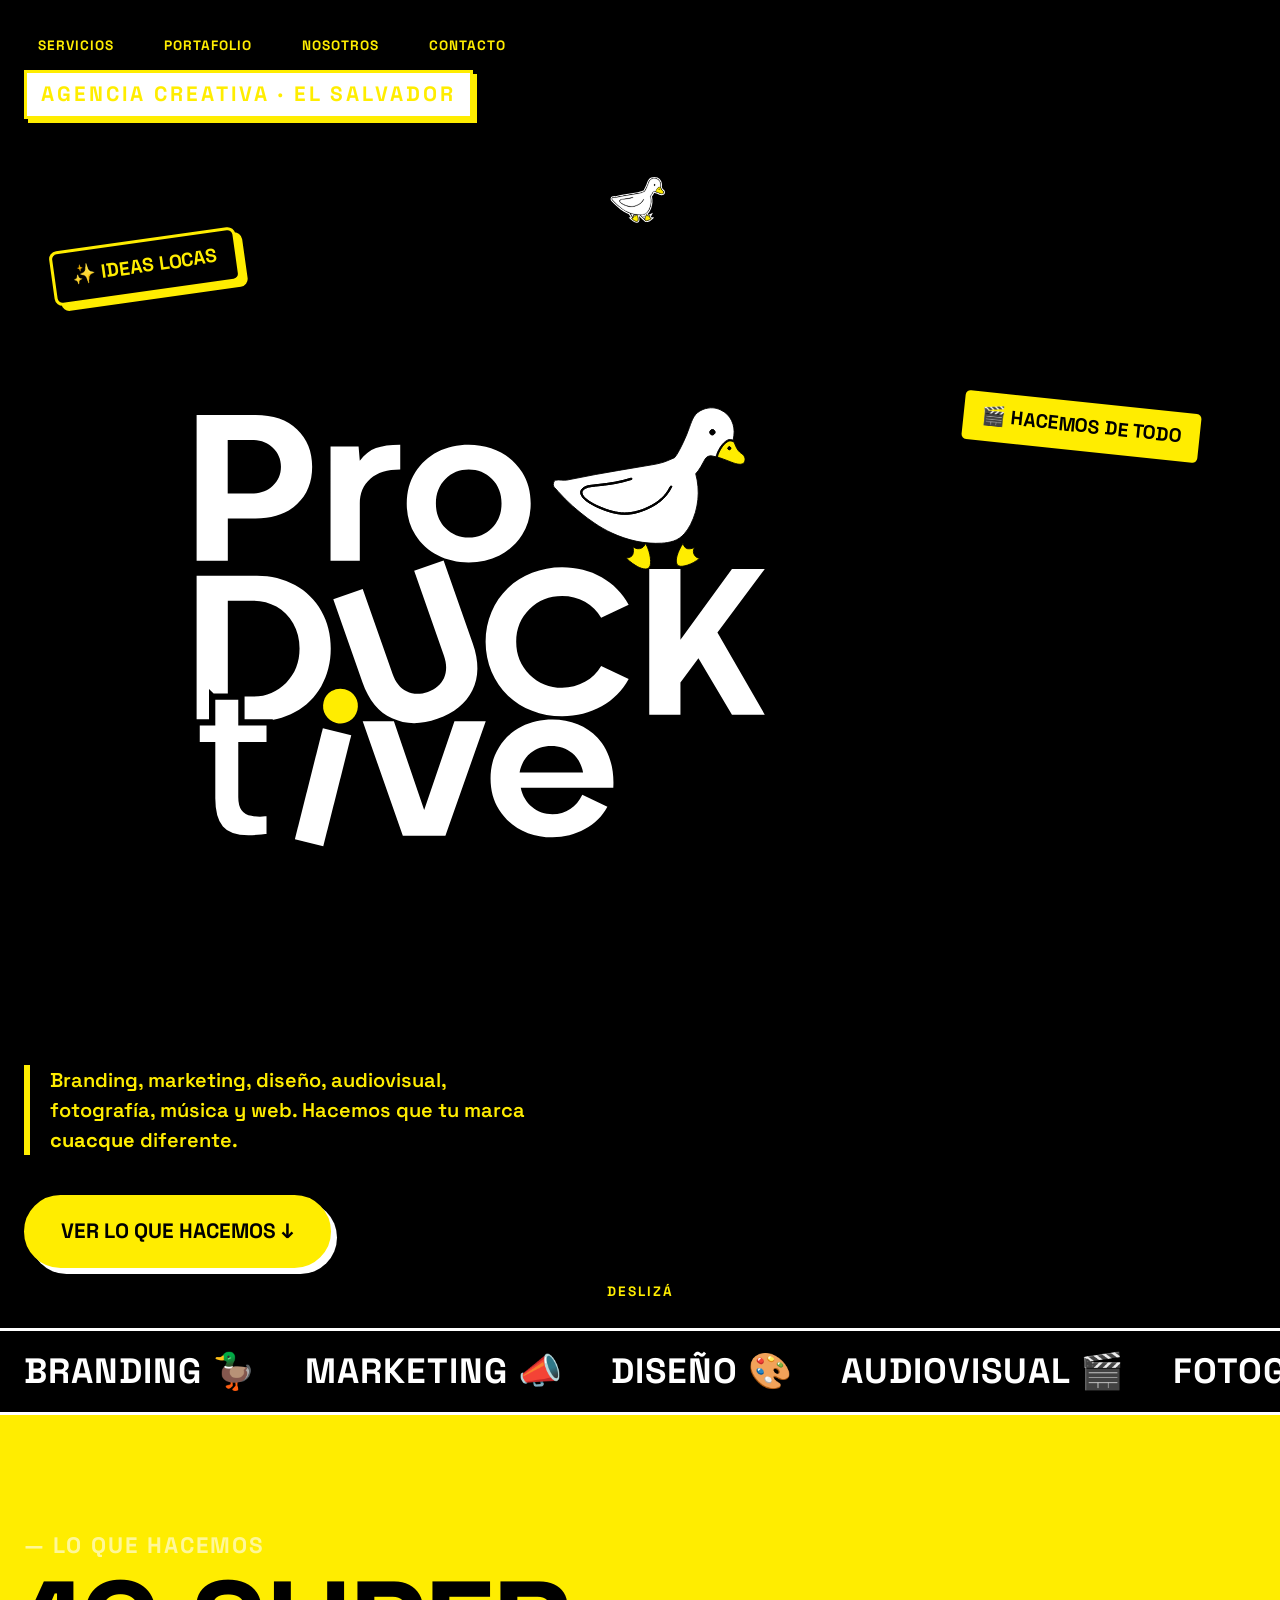
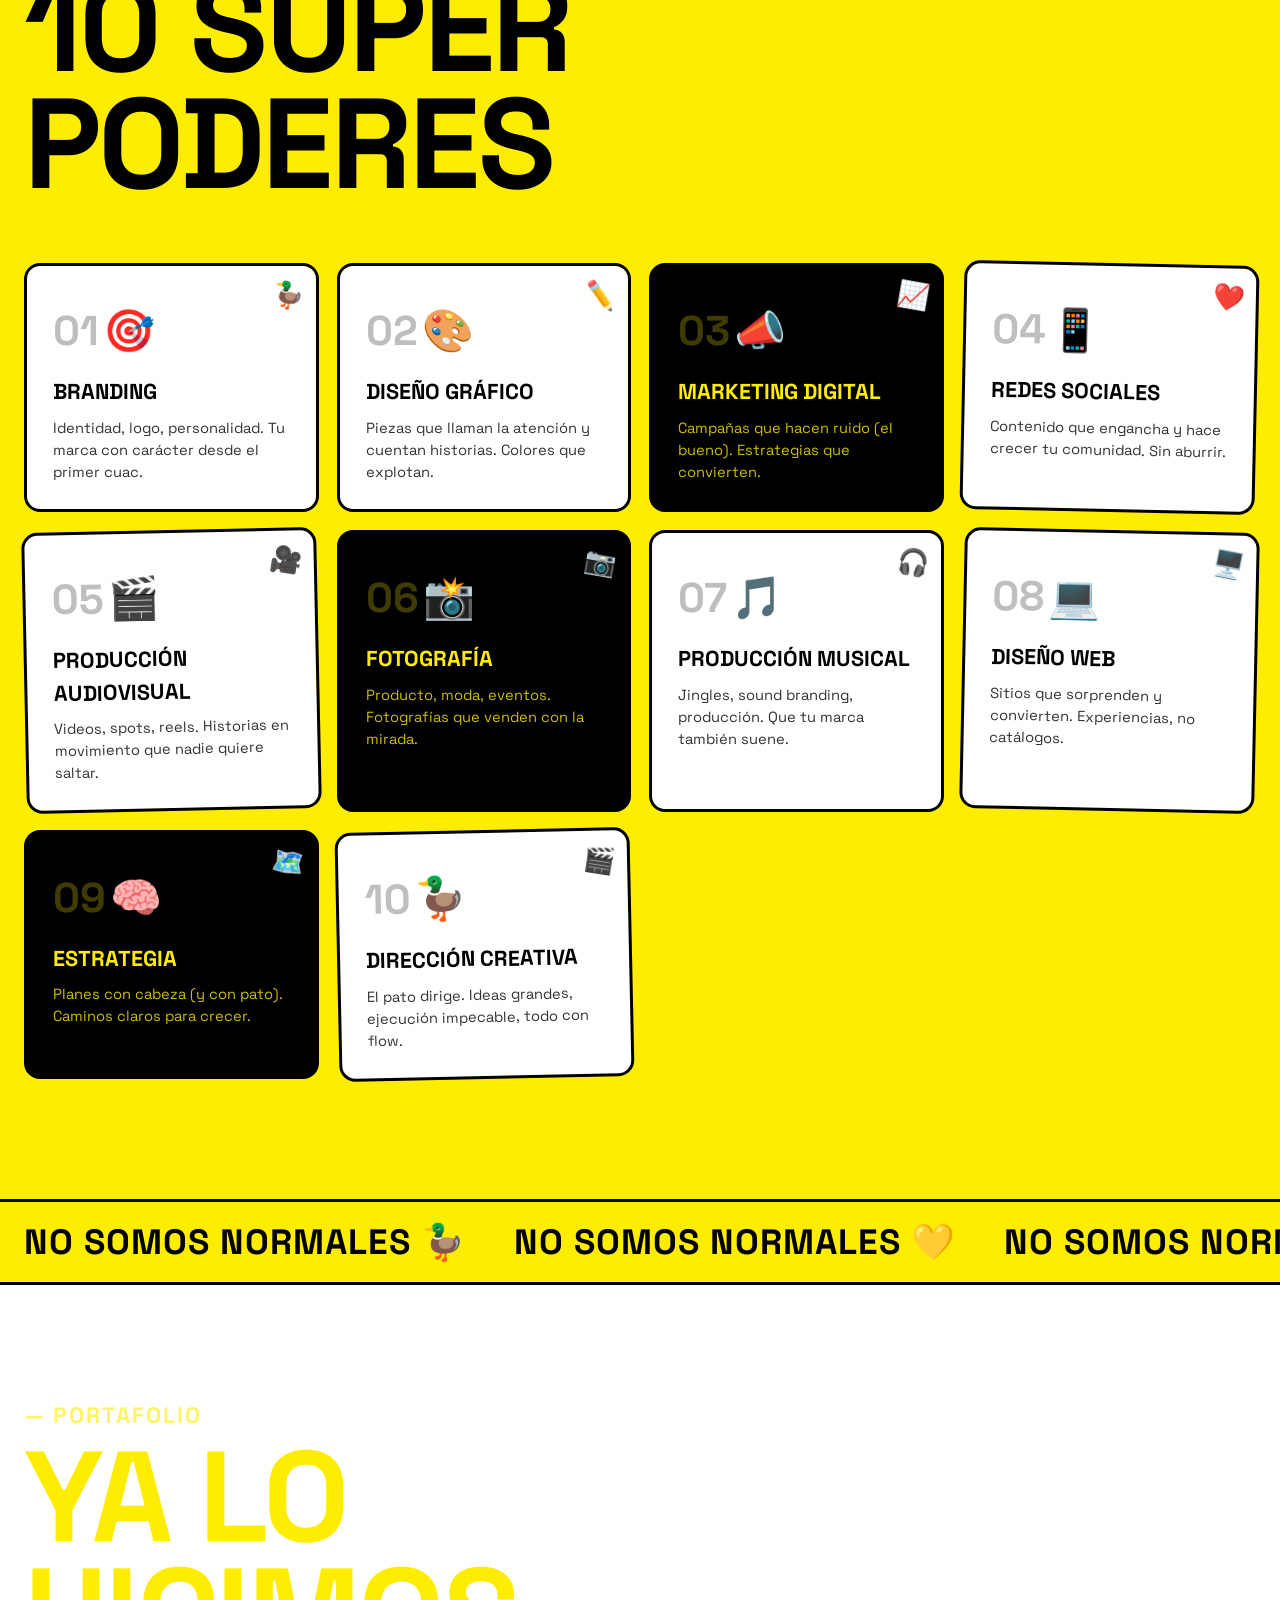
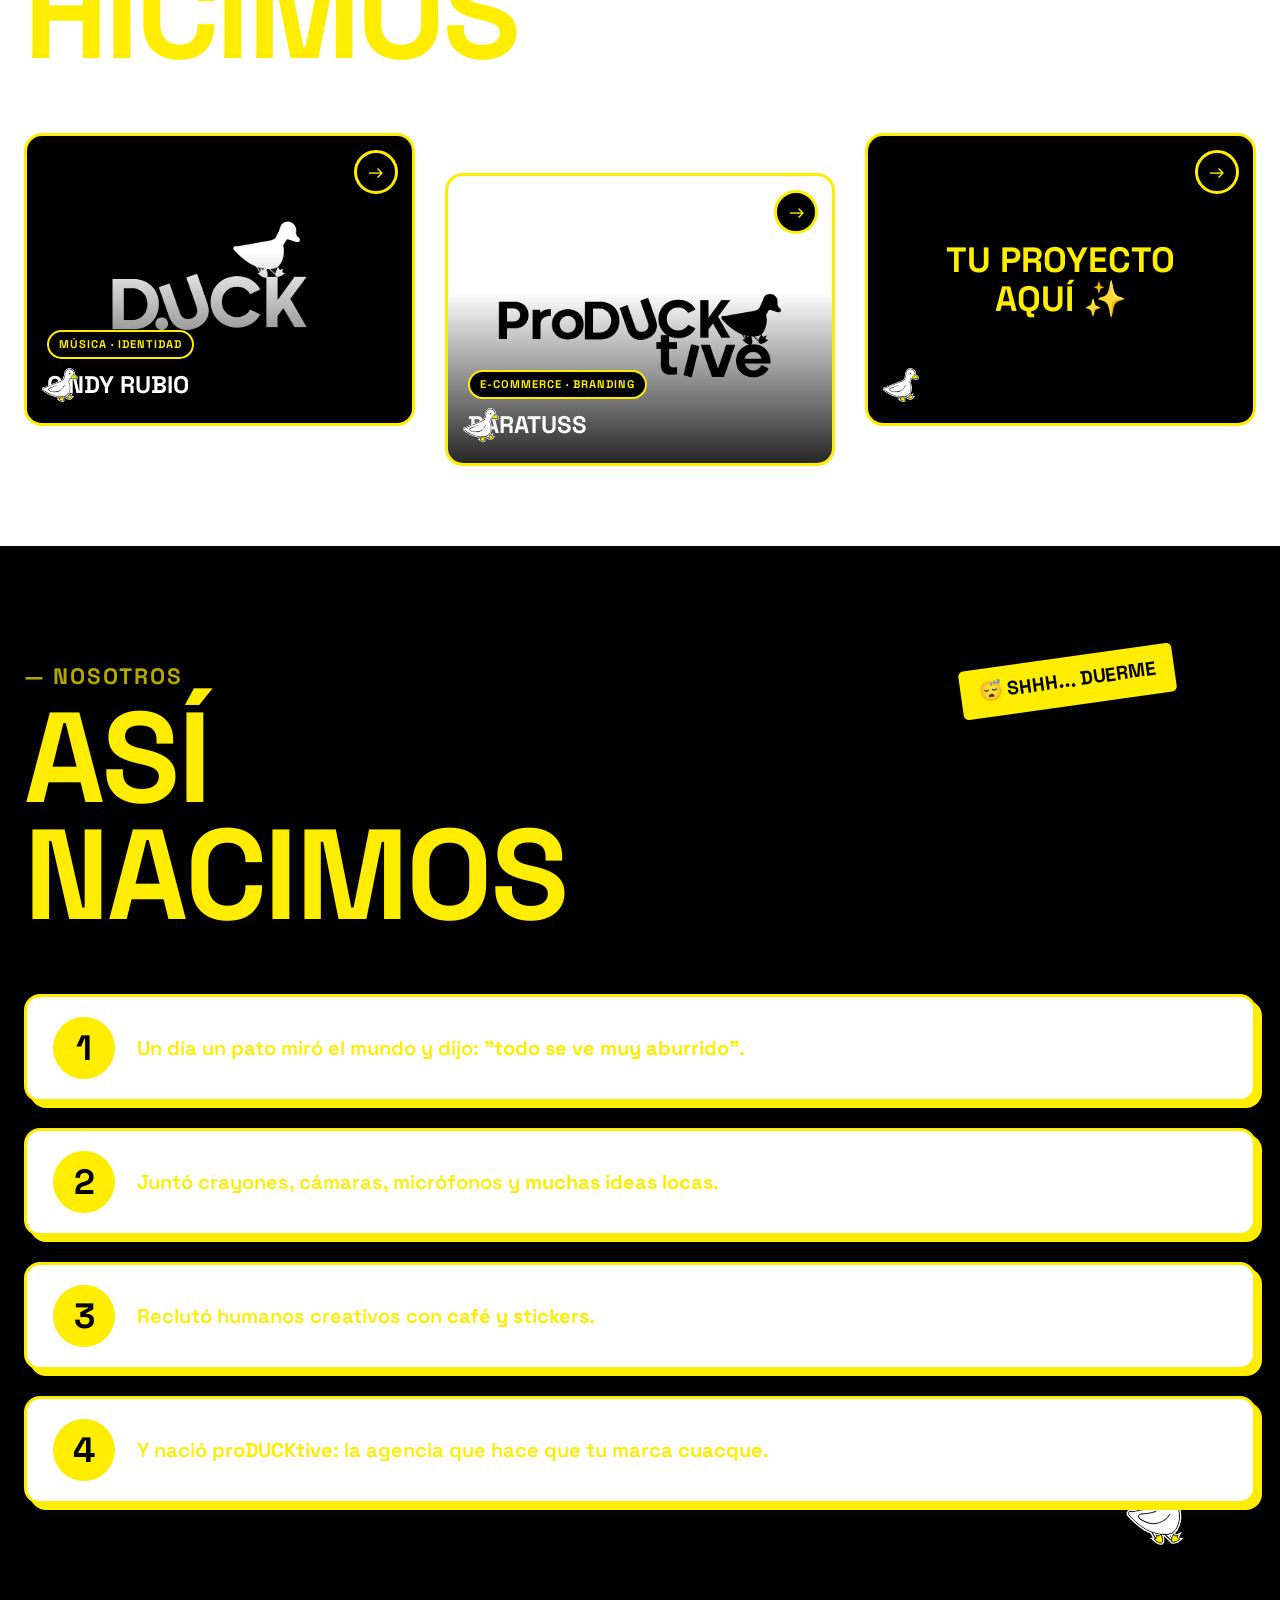
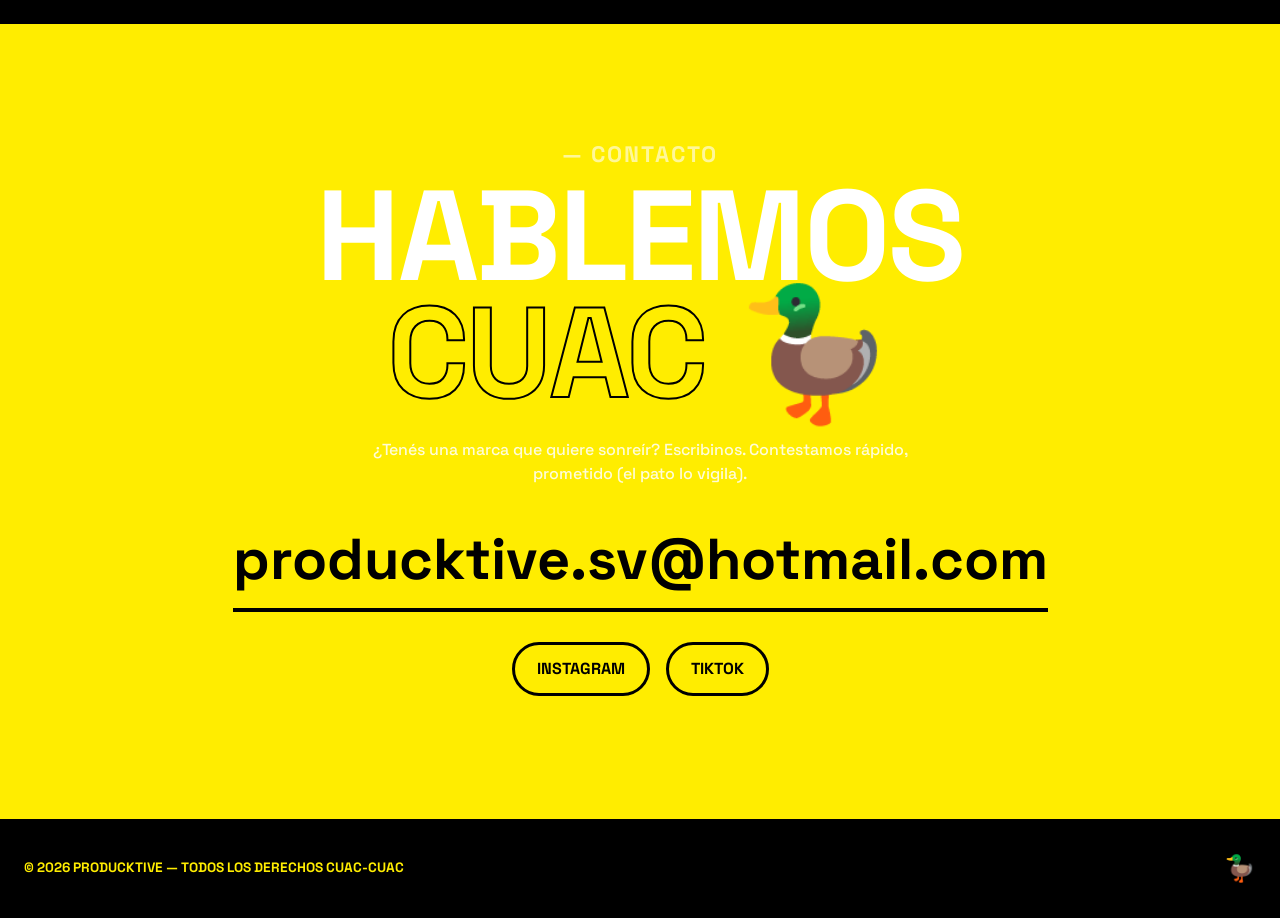
==== commit 03012e51: "Correo de contacto: producktive.sv@hotmail.com" ====
--- a/index.html
+++ b/index.html
@@ -206,7 +206,7 @@
             <p class="reveal reveal-delay-1" style="max-width:560px;margin:26px auto 0;font-weight:500;opacity:.85;">
                 ¿Tenés una marca que quiere sonreír? Escribinos. Contestamos rápido, prometido (el pato lo vigila).
             </p>
-            <a href="mailto:hola@productive.sv" class="contact__mail reveal reveal-delay-2">hola@productive.sv</a>
+            <a href="mailto:producktive.sv@hotmail.com" class="contact__mail reveal reveal-delay-2">producktive.sv@hotmail.com</a>
             <div class="contact__socials reveal reveal-delay-3">
                 <a href="https://www.instagram.com/producktive.sv/" target="_blank" rel="noopener" class="contact__social">Instagram</a>
                 <a href="https://www.tiktok.com/@producktive.sv" target="_blank" rel="noopener" class="contact__social">TikTok</a>
